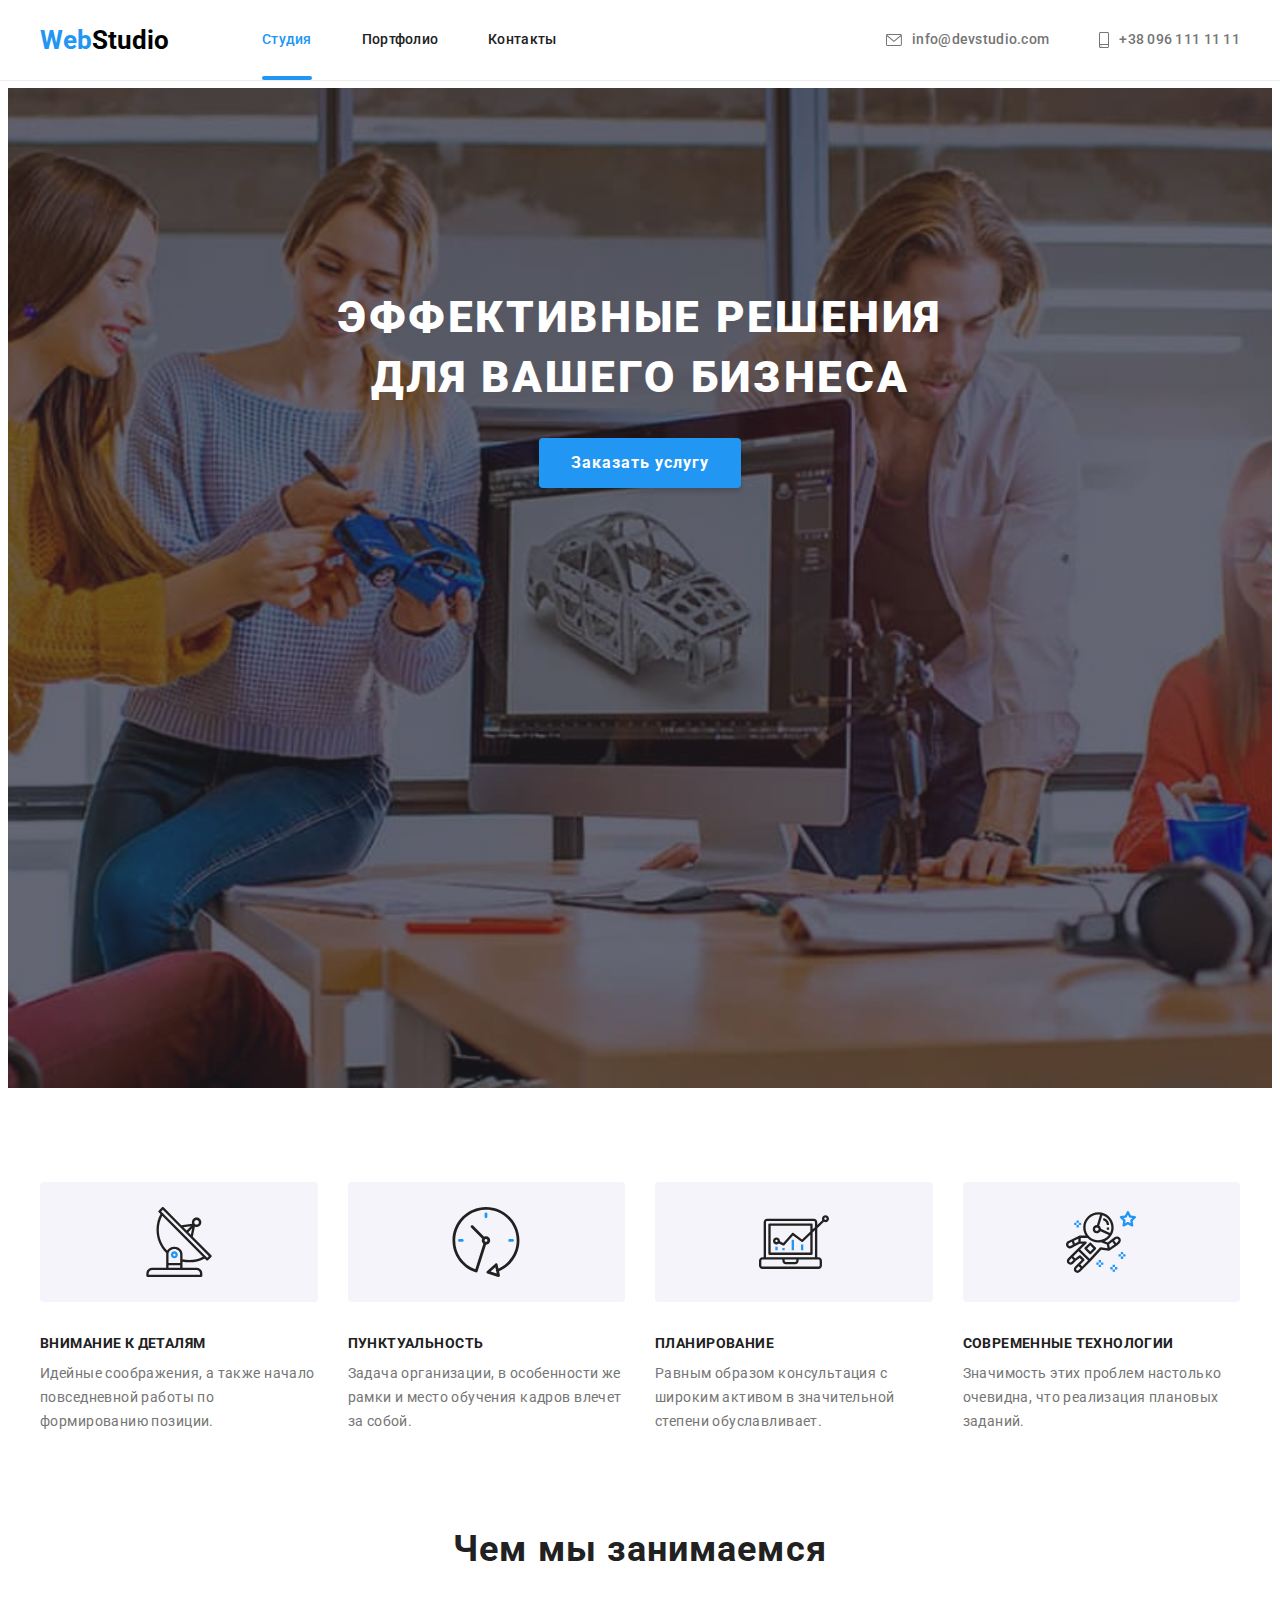
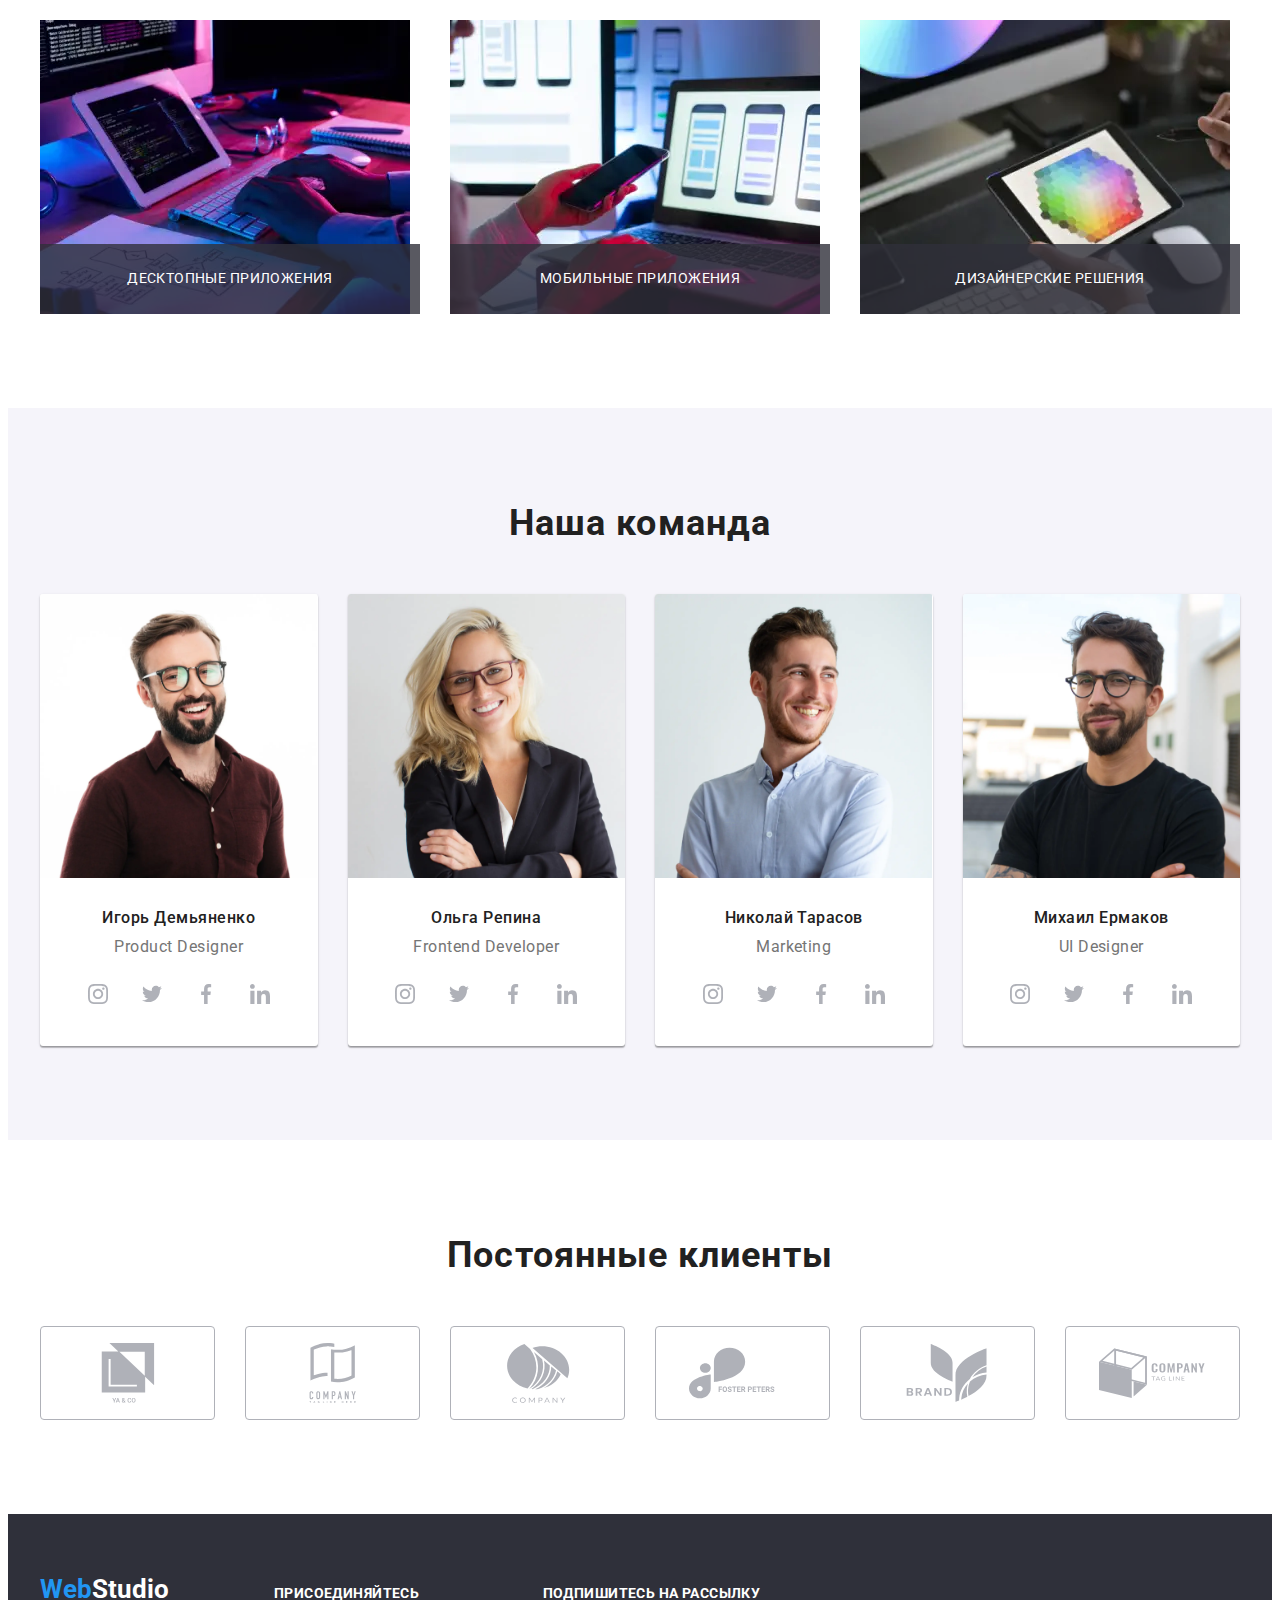
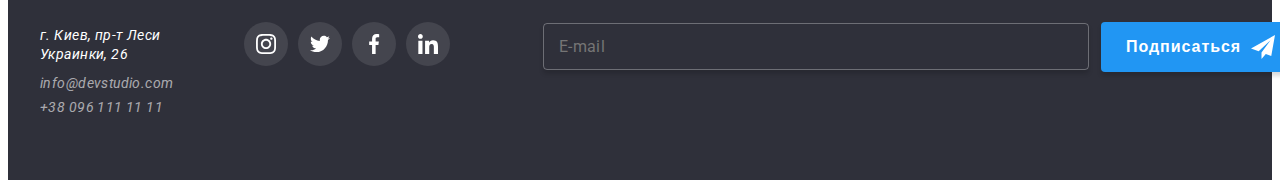
==== index.html @ 570692d4 "Адаптивная верстка" ====
<!DOCTYPE html>
<html lang="ru">
<head>
    <meta charset="UTF-8">
    <meta http-equiv="X-UA-Compatible" content="IE=edge">
    <meta name="viewport" content="width=device-width, initial-scale=1.0">
    <title>Студия</title>
    <!-- Подключение шрифтов Google Fonts -->
    <link rel="preconnect" href="https://fonts.googleapis.com">
    <link rel="preconnect" href="https://fonts.gstatic.com" crossorigin>
    <link href="https://fonts.googleapis.com/css2?family=Raleway:wght@700&family=Roboto:wght@400;500;700;900&display=swap"
        rel="stylesheet">
    <!-- Подключение Нормализации (https://cdnjs.com/libraries/modern-normalize) -->
    <link rel="stylesheet" href="https://cdnjs.cloudflare.com/ajax/libs/modern-normalize/1.1.0/modern-normalize.min.css"
        integrity="sha512-wpPYUAdjBVSE4KJnH1VR1HeZfpl1ub8YT/NKx4PuQ5NmX2tKuGu6U/JRp5y+Y8XG2tV+wKQpNHVUX03MfMFn9Q=="
        crossorigin="anonymous" referrerpolicy="no-referrer" />
    <!-- Подключение стилей css -->
    <link rel="stylesheet" href="./css/main.min.css" />
</head>
<body class="body">

    <!---------------------------ШАПКА (HEADER)------------------------->
        <header class="header">
        <div class="conteiner header-box">
            <!--Навигация-->
            <nav class="nav">
                <!--Логотип-->
                <a href="" class="logo">Web<span class="logo--black">Studio</span></a>
                
                <button type="button" class="nav-button js-open-menu" aria-expanded="false" aria-controls="mobile-menu">
                    <svg class="nav-button__icon">
                        <use href="./img/symbol-defs.svg#icon-menu_40px"></use>
                    </svg> 
                </button>

                <div class="menu-container js-menu-container" id="mobile-menu">
                    <button type="button" class="nav-button js-close-menu">
                        <svg class="site-nav__icon">
                            <use href="./img/symbol-defs.svg#icon-close_40px"></use>
                        </svg>
                    </button>
                        
                    <ul class="site-nav">
                        <li class="site-nav__item">
                            <a href="./index.html" class="site-nav__link site-nav__link--current">Студия</a>
                        </li>
                        
                        <li class="site-nav__item">
                            <a href="./portfolio.html" class="site-nav__link">Портфолио</a>
                        </li>
                        
                        <li class="site-nav__item">
                            <a href="" class="site-nav__link">Контакты</a>
                        </li>
                    </ul>

                    <ul class="site-contacts">
                        <li class="site-contacts__item">
                            <a href="tel:+380961111111" class="site-contacts__link">+380961111111</a>
                        </li>
                        
                        <li class="site-nav__contacts">
                            <a href="mailto:info@devstudio.com" class="site-contacts__mail">info@devstudio.com</a>
                        </li>
                    </ul>
                        
                <ul class="site-social">
                    <li class="site-social__item">
                        <a href="" class="site-social__link">Instagram</a>
                    </li>
                        
                    <li class="site-social__item">
                        <a href="" class="site-social__link">Twitter</a>
                    </li>
                        
                    <li class="site-social__item">
                        <a href="" class="site-social__link">Facebook</a>
                    </li>
                        
                        <li class="site-social__item">
                            <a href="" class="site-social__link">Linkedin</a>
                        </li>
                    </ul>
                </div>
                
            </nav>
            
            <!--Контакты-->
            <ul class="contacts-nav">
                <li class="contacts-nav__item">
                    <a href="mailto:info@devstudio.com" class="contacts-nav__link">
                        <svg class="contacts-nav__icon-mail">
                            <use href="./img/symbol-defs.svg#icon-mail"></use>
                        </svg>
                        info@devstudio.com
                    </a>
                </li>

                <li class="contacts-nav__item">
                    <a href="tel:+380961111111" class="contacts-nav__link">
                        <svg class="contacts-nav__icon-phone">
                            <use href="./img/symbol-defs.svg#icon-phone"></use>
                        </svg>
                        +38 096 111 11 11</a>
                </li>
            </ul>
        </div>
    </header>

    <!--Основной контент (main)-->
    <main>
    <!----------------------------ГЕРОЙ--------------------------------->
        <section class="hero">
            <div class="conteiner">
                <h1 class="hero__title">Эффективные решения <br> для вашего бизнеса</h1>
                    
                <button type="button" class="hero__button" data-modal-open>Заказать услугу</button>
            </div>
        </section>
    

    <!-----------------------СЕКЦИЯ ОСОБЕННОСТИ---------------------------->
        <section class="features">
            <div class="conteiner">
                <h2 class="visually-hiden">Особенности компании</h2>

                <ul class="features__list">
                    <li class="features__item">
                        <div class="features__box">
                            <svg class="features__icon">
                                <use href="./img/symbol-defs.svg#icon-feachers-antenna"></use>
                            </svg>
                        </div>
                        <h3 class="features__title">Внимание к деталям</h3>
                        <p>Идейные соображения, а также начало повседневной работы по формированию позиции.</p>
                    </li>

                    <li class="features__item">
                        <div class="features__box">
                            <svg class="features__icon">
                                <use href="./img/symbol-defs.svg#icon-feachers-clock"></use>
                            </svg>
                        </div>
                        <h3 class="features__title">Пунктуальность</h3>
                        <p>Задача организации, в особенности же рамки и место обучения кадров влечет за собой.</p>
                    </li>

                    <li class="features__item">
                        <div class="features__box">
                            <svg class="features__icon">
                                <use href="./img/symbol-defs.svg#icon-fiachers-diagram"></use>
                            </svg>
                        </div>
                        <h3 class="features__title">Планирование</h3>
                        <p>Равным образом консультация с широким активом в значительной степени обуславливает.</p>
                    </li>

                    <li class="features__item">
                        <div class="features__box">
                            <svg class="features__icon">
                                <use href="./img/symbol-defs.svg#icon-feachers-astronaut"></use>
                            </svg>
                        </div>
                        <h3 class="features__title">Современные технологии</h3>
                        <p>Значимость этих проблем настолько очевидна, что реализация плановых заданий.</p>
                    </li>
                </ul>

            </div>
        </section>
    
    <!------------------------СЕКЦИЯ ЧЕМ МЫ ЗАНИМАЕМСЯ------------------------>
        <section class="work">
            <div class="conteiner">
                <h2 class="section__title">Чем мы занимаемся</h2>

                <ul class="work__list">
                    <li class="work__item">
                        <div class="work__thumb">
                            <picture>
                                <source
                                    srcset="
                                        ./img/desktop-menu_x1.webp 1x,
                                        ./img/desktop-menu_x2.webp 2x,
                                        ./img/desktop-menu_x3.webp 3x
                                    "
                                    type="image/webp"
                                />

                                <img 
                                    srcset="
                                        ./img/desktop-menu_x1.jpg 1x,
                                        ./img/desktop-menu_x2.jpg 2x,
                                        ./img/desktop-menu_x3.jpg 3x
                                    "
                                    src="./img/desktop-menu_x1.jpg"
                                    alt="Веб разработка"
                                    width="370"
                                />
                            </picture>
                            
                            <h3 class="work__text">ДЕСКТОПНЫЕ ПРИЛОЖЕНИЯ</h3>
                        </div>
                    </li>

                    <li class="work__item">
                        <div class="work__thumb">
                            <picture>
                                <source 
                                    srcset="
                                        ./img/mobile-menu_x1.webp 1x,
                                        ./img/mobile-menu_x2.webp 2x,
                                        ./img/mobile-menu_x3.webp 3x
                                    " 
                                    type="image/webp" 
                                />
                            
                                <img 
                                    srcset="
                                        ./img/mobile-menu_x1.jpg 1x,
                                        ./img/mobile-menu_x2.jpg 2x,
                                        ./img/mobile-menu_x3.jpg 3x
                                    " 
                                    src="./img/mobile-menu_x1.jpg" 
                                    alt="Мобильные приложения" 
                                    width="370" 
                                />
                            </picture>
                            <h3 class="work__text">МОБИЛЬНЫЕ ПРИЛОЖЕНИЯ</h3>
                        </div>
                    </li>

                    <li class="work__item">
                        <div class="work__thumb">
                            <picture>
                                <source 
                                    srcset="
                                        ./img/design-menu_x1.webp 1x,
                                        ./img/design-menu_x2.webp 2x,
                                        ./img/design-menu_x3.webp 3x
                                    " 
                                    type="image/webp" 
                                />
                            
                                <img 
                                    srcset="
                                        ./img/design-menu_x1.jpg 1x,
                                        ./img/design-menu_x2.jpg 2x,
                                        ./img/design-menu_x3.jpg 3x
                                    " 
                                    src="./img/design-menu_x1.jpg" 
                                    alt="Дизайнерские решения" 
                                    width="370" 
                                />
                            </picture>
                            <h3 class="work__text">ДИЗАЙНЕРСКИЕ РЕШЕНИЯ</h3>
                        </div>
                    </li>
                </ul>

            </div>
        </section>
        
    <!----------------------СЕКЦИЯ НАША КОМАНДА----------------------------->
        <section class="team">
            <div class="conteiner">
                <h2 class="section__title">Наша команда</h2>

                <ul class="team__list">
                    <!--Игорь Демьяненко-->
                    <li class="team__item">
                        <picture>
                            <source 
                                srcset="
                                    ./img/igor-450_x1.webp 450w,
                                    ./img/igor-900_x2.webp 900w,
                                    ./img/igor-1350_x3.webp 1350w
                                " 
                                type="image/webp" 
                            />

                            <img 
                                srcset="
                                    ./img/igor-450_x1.jpg 450w,
                                    ./img/igor-900_x2.jpg 900w,
                                    ./img/igor-1350_x3.jpg 1350w
                                " 
                                src="./img/igor-450_x1.jpg" 
                                alt="фото Игорь Демьяненко"
                                sizes="(min-width: 1200px) 25vw, (min-width: 768px) 50vw, 100vw" 
                            />
                        </picture>

                        <div class="team__card">
                            <h3 class="team__title">Игорь Демьяненко</h3>
                            <p lang="en" class="team__text">Product Designer</p>

                            <ul class="social">
                                <li class="social__item">
                                    <a href="" class="social__link">
                                        <svg class="social__icon">
                                            <use href="./img/symbol-defs.svg#icon-instagram"></use>
                                        </svg>
                                    </a>
                                </li>

                                <li class="social__item">
                                    <a href="" class="social__link">
                                        <svg class="social__icon">
                                            <use href="./img/symbol-defs.svg#icon-twitter"></use>
                                        </svg>
                                    </a>
                                </li>

                                <li class="social__item">
                                    <a href="" class="social__link">
                                        <svg class="social__icon">
                                            <use href="./img/symbol-defs.svg#icon-facebook"></use>
                                        </svg>
                                    </a>
                                </li>

                                <li class="social__item">
                                    <a href="" class="social__link">
                                        <svg class="social__icon">
                                            <use href="./img/symbol-defs.svg#icon-linkedin"></use>
                                        </svg>
                                    </a>
                                </li>
                            </ul>
                        </div>
                    </li>
                
                    <!--Ольга Репина-->
                    <li class="team__item">
                        <picture>
                            <source 
                                srcset="
                                    ./img/olga-450_x1.webp 450w,
                                    ./img/olga-900_x2.webp 900w,
                                    ./img/olga-1350_x3.webp 1350w
                                " 
                                type="image/webp" 
                            />
                        
                            <img 
                                srcset="
                                    ./img/olga-450_x1.jpg 450w,
                                    ./img/olga-900_x2.jpg 900w,
                                    ./img/olga-1350_x3.jpg 1350w
                                " 
                                src="./img/olga-450_x1.jpg" 
                                alt="фото Ольга Репина"
                                sizes="(min-width: 1200px) 25vw, (min-width: 768px) 50vw, 100vw" 
                            />
                        </picture>
                        <div class="team__card">
                            <h3 class="team__title">Ольга Репина</h3>
                            <p lang="en" class="team__text">Frontend Developer</p>

                            <ul class="social">
                                <li class="social__item">
                                    <a href="" class="social__link">
                                        <svg class="social__icon">
                                            <use href="./img/symbol-defs.svg#icon-instagram"></use>
                                        </svg>
                                    </a>
                                </li>
                            
                                <li class="social__item">
                                    <a href="" class="social__link">
                                        <svg class="social__icon">
                                            <use href="./img/symbol-defs.svg#icon-twitter"></use>
                                        </svg>
                                    </a>
                                </li>
                            
                                <li class="social__item">
                                    <a href="" class="social__link">
                                        <svg class="social__icon">
                                            <use href="./img/symbol-defs.svg#icon-facebook"></use>
                                        </svg>
                                    </a>
                                </li>
                            
                                <li class="social__item">
                                    <a href="" class="social__link">
                                        <svg class="social__icon">
                                            <use href="./img/symbol-defs.svg#icon-linkedin"></use>
                                        </svg>
                                    </a>
                                </li>
                            </ul>
                        </div>
                    </li>
                
                    <!--Николай Тарасов-->
                    <li class="team__item">
                        <picture>
                            <source 
                                srcset="
                                    ./img/nikolay-450_x1.webp 450w,
                                    ./img/nikolay-900_x2.webp 900w,
                                    ./img/nikolay-1350_x3.webp 1350w
                                " 
                                type="image/webp" 
                            />
                        
                            <img 
                                srcset="
                                    ./img/nikolay-450_x1.jpg 450w,
                                    ./img/nikolay-900_x2.jpg 900w,
                                    ./img/nikolay-1350_x3.jpg 1350w
                                " 
                                src="./img/nikolay-450_x1.jpg" 
                                alt="фото Николай Тарасов"
                                sizes="(min-width: 1200px) 25vw, (min-width: 768px) 50vw, 100vw" 
                            />
                        </picture>
                        <div class="team__card">
                            <h3 class="team__title">Николай Тарасов</h3>
                            <p lang="en" class="team__text">Marketing</p>

                            <ul class="social">
                                <li class="social__item">
                                    <a href="" class="social__link">
                                        <svg class="social__icon">
                                            <use href="./img/symbol-defs.svg#icon-instagram"></use>
                                        </svg>
                                    </a>
                                </li>
                            
                                <li class="social__item">
                                    <a href="" class="social__link">
                                        <svg class="social__icon">
                                            <use href="./img/symbol-defs.svg#icon-twitter"></use>
                                        </svg>
                                    </a>
                                </li>
                            
                                <li class="social__item">
                                    <a href="" class="social__link">
                                        <svg class="social__icon">
                                            <use href="./img/symbol-defs.svg#icon-facebook"></use>
                                        </svg>
                                    </a>
                                </li>
                            
                                <li class="social__item">
                                    <a href="" class="social__link">
                                        <svg class="social__icon">
                                            <use href="./img/symbol-defs.svg#icon-linkedin"></use>
                                        </svg>
                                    </a>
                                </li>
                            </ul>
                        </div>
                    </li>
                
                    <!--Михаил Ермаков-->
                    <li class="team__item">
                        <picture>
                            <source 
                                srcset="
                                    ./img/mickel-450_x1.webp 450w,
                                    ./img/mickel-900_x2.webp 900w,
                                    ./img/mickel-1350_x3.webp 1350w
                                " 
                                type="image/webp" 
                            />
                        
                            <img 
                                srcset="
                                    ./img/mickel-450_x1.jpg 450w,
                                    ./img/mickel-900_x2.jpg 900w,
                                    ./img/mickel-1350_x3.jpg 1350w
                                " 
                                src="./img/mickel-450_x1.jpg" 
                                alt="фото Михаил Ермаков"
                                sizes="(min-width: 1200px) 25vw, (min-width: 768px) 50vw, 100vw" 
                            />
                        </picture>
                        <div class="team__card">
                            <h3 class="team__title">Михаил Ермаков</h3>
                            <p lang="en" class="team__text">UI Designer</p>

                            <ul class="social">
                                <li class="social__item">
                                    <a href="" class="social__link">
                                        <svg class="social__icon">
                                            <use href="./img/symbol-defs.svg#icon-instagram"></use>
                                        </svg>
                                    </a>
                                </li>
                            
                                <li class="social__item">
                                    <a href="" class="social__link">
                                        <svg class="social__icon">
                                            <use href="./img/symbol-defs.svg#icon-twitter"></use>
                                        </svg>
                                    </a>
                                </li>
                            
                                <li class="social__item">
                                    <a href="" class="social__link">
                                        <svg class="social__icon">
                                            <use href="./img/symbol-defs.svg#icon-facebook"></use>
                                        </svg>
                                    </a>
                                </li>
                            
                                <li class="social__item">
                                    <a href="" class="social__link">
                                        <svg class="social__icon">
                                            <use href="./img/symbol-defs.svg#icon-linkedin"></use>
                                        </svg>
                                    </a>
                                </li>
                            </ul>
            </div>
        </section>

        <!-- --------------------------СЕКЦИЯ ПОСТОЯННЫЕ КЛИЕНТЫ------------------------------------- -->
        <section class="client">
            <div class="conteiner">
                <h2 class="section__title">Постоянные клиенты</h2>
        
                <ul class="client__list">
                    <li class="client__item">
                        <a href="" class="client__link">
                            <svg class="client__icon">
                                <use href="./img/symbol-defs.svg#icon-yaco"></use>
                            </svg>
                        </a>
                    </li>
                
                    <li class="client__item">
                        <a href="" class="client__link">
                            <svg class="client__icon">
                                <use href="./img/symbol-defs.svg#icon-company"></use>
                            </svg>
                        </a>
                    </li>
                
                    <li class="client__item">
                        <a href="" class="client__link">
                            <svg class="client__icon">
                                <use href="./img/symbol-defs.svg#icon-company-two"></use>
                            </svg>
                        </a>
                    </li>
                
                    <li class="client__item">
                        <a href="" class="client__link">
                            <svg class="client__icon">
                                <use href="./img/symbol-defs.svg#icon-foster-peters"></use>
                            </svg>
                        </a>
                    </li>

                    <li class="client__item">
                        <a href="" class="client__link">
                            <svg class="client__icon">
                                <use href="./img/symbol-defs.svg#icon-brand"></use>
                            </svg>
                        </a>
                    </li>

                    <li class="client__item">
                        <a href="" class="client__link">
                            <svg class="client__icon">
                                <use href="./img/symbol-defs.svg#icon-tag-line"></use>
                            </svg>
                        </a>
                    </li>
                </ul>
        
            </div>
        </section>
    </main>

    <!------------------------------ПОДВАЛ (FOOTER)--------------------------->
    <footer class="footer">
        <div class="conteiner footer--flex">
            <div class="footer__tablet">
                <section class="footer-address">
                    <a href="" class="logo">Web<span class="logo--white">Studio</span></a>
                    <address>
                
                        <ul class="address">
                            <li class="address__item">
                                <a href="" class="adress__link">г. Киев, пр-т Леси Украинки, 26</a>
                            </li>
                
                            <li class="adress__item">
                                <a href="mailto:info@devstudio.com" class="contacts__link">info@devstudio.com</a>
                            </li>
                
                            <li class="adress__item">
                                <a href="tel:+380961111111" class="contacts__link">+38 096 111 11 11</a>
                            </li>
                        </ul>
                    </address>
                </section>
                
                <section class="footer-net">
                    <b class="footer__title">ПРИСОЕДИНЯЙТЕСЬ</b>
                
                    <ul class="social">
                        <li class="social__item">
                            <a href="" class="social__link footer--link">
                                <svg class="social__icon footer--icon">
                                    <use href="./img/symbol-defs.svg#icon-instagram"></use>
                                </svg>
                            </a>
                        </li>
                
                        <li class="social__item">
                            <a href="" class="social__link footer--link">
                                <svg class="social__icon footer--icon">
                                    <use href="./img/symbol-defs.svg#icon-twitter"></use>
                                </svg>
                            </a>
                        </li>
                
                        <li class="social__item">
                            <a href="" class="social__link footer--link">
                                <svg class="social__icon footer--icon">
                                    <use href="./img/symbol-defs.svg#icon-facebook"></use>
                                </svg>
                            </a>
                        </li>
                
                        <li class="social__item">
                            <a href="" class="social__link footer--link">
                                <svg class="social__icon footer--icon">
                                    <use href="./img/symbol-defs.svg#icon-linkedin"></use>
                                </svg>
                            </a>
                        </li>
                    </ul>
                </section>
            </div>
            

            <!------------------------- Форма Подписки -------------------------->
            <form class="subscribe">
                <b class="footer__title">ПОДПИШИТЕСЬ НА РАССЫЛКУ</b>
                <div class="subscribe-form">
                    <div class="subscribe-mail">
                        <label for="mail" class="subscribe-mail__label">E-mail</label>
                        <input type="email" name="e-mail" id="mail" class="subscribe-mail__input" />
                    </div>
                    
                    <button type="submit" class="subscribe-btn">
                        Подписаться
                        <svg class="subscribe-btn__icon">
                            <use href="./img/symbol-defs.svg#icon-send"></use>
                        </svg>
                    </button>
                </div>
            </form>
        </div>
    </footer>

    <!----------------------- Модальное окно--------------------- -->
    <div class="backdrop is-hidden" data-modal>
        <div class="modal">
            <button data-modal-close type="button" class="modal__button">
                <svg class="modal__icon-btn">
                    <use href="./img/symbol-defs.svg#icon-close"></use>
                </svg>
            </button>
    
            <form class="modal-form">
                <b class="modal-form__title">Оставте свои данные, мы вам перезвоним</b>
    
                <div class="modal-form__field">
                    <label for="name" class="modal-form__label">Имя</label>
                    <input type="text" name="name" id="name" class="modal-form__input" />
                    <svg class="modal-form__icon">
                        <use href="./img/symbol-defs.svg#icon-person"></use>
                    </svg>
                </div>
    
                <div class="modal-form__field">
                    <label for="phone" class="modal-form__label">Телефон</label>
                    <input type="tel" name="phone" id="phone" class="modal-form__input" />
                    <svg class="modal-form__icon">
                        <use href="./img/symbol-defs.svg#icon-tel"></use>
                    </svg>
                </div>
    
                <div class="modal-form__field">
                    <label for="e-mail" class="modal-form__label">E-mail</label>
                    <input type="email" name="e-mail" id="e-mail" class="modal-form__input" />
                    <svg class="modal-form__icon">
                        <use href="./img/symbol-defs.svg#icon-e-mail"></use>
                    </svg>
                </div>
    
                <div class="modal-form__field modal-form__fild-coments">
                    <label for="coments" class="modal-form__label">Комментарий</label>
                    <textarea name="coments" id="coments" rows="6" placeholder="Введите текст"
                        class="modal-form__input modal-form__coments"></textarea>
                </div>
    
                <div class="modal-form__checkbox-field">
                    <input type="checkbox" name="agreement" id="agreement" class="modal-form__checkbox-input" />
                    <label for="agreement" class="modal-form__checkbox-label">
                        <svg class="modal-form__checkbox-icon">
                            <use href="./img/symbol-defs.svg#icon-marck"></use>
                        </svg>
                        Соглашаюсь с рассылкой и принимаю
                        <a href="" class="modal-form__link">Условия договора</a>
                    </label>
    
                </div>
    
                <button type="submit" class="modal-form__btn">Отправить</button>
            </form>
        </div>
    </div>

    <script src="./js/modal.js"></script>

    <script src="./js/mobile-menu.js"></script>
    
</body>
</html>
---- css/main.min.css ----
:root{--main-color: #757575;--secondary-color: #212121;--accent-color: #2196F3;--brand-white-color: #FFFFFF;--logo-black-color: #000000;--mail-footer-color: rgba(255, 255, 255, 0.6);--secondary-background: #F5F4FA;--footer-background: #2F303A;--icon-color: #AFB1B8;--header-border: #ECECEC;--gallery-border: #EEEEEE;--item-gap: 30px;--hero-max-width: 1600px;--hero-min-height: 600px;--shadow: 0px 2px 1px 0px rgba(0, 0, 0, 0.2), 0px 1px 1px 0px rgba(0, 0, 0, 0.14), 0px 1px 3px 0px rgba(0, 0, 0, 0.12);--shadow-hero-button: 0px 4px 4px 0px #00000026;--shadow-filter-button: 0px 2px 2px 0px rgba(0, 0, 0, 0.12), 0px 1px 2px 0px rgba(0, 0, 0, 0.08), 0px 3px 1px 0px rgba(0, 0, 0, 0.1);--shadow-modal: 0px 2px 1px 0px #00000033, 0px 1px 1px 0px #00000024, 0px 1px 3px 0px #0000001F;--shadow-gallery: 0px 2px 2px 0px rgba(0, 0, 0, 0.12), 0px 1px 2px 0px rgba(0, 0, 0, 0.08), 0px 3px 1px 0px rgba(0, 0, 0, 0.1)}h1,h2,h3,p{margin-top:0;margin-bottom:0}img{display:block;max-width:100%;height:auto}ul{padding:0;margin:0;list-style:none}a{text-decoration:none}.body{background-color:var(--brand-white-color);color:var(--main-color);font-family:Roboto, sans-serif;padding-top:60px}@media screen and (min-width: 768px){.body{padding-top:80px}}.conteiner{margin-left:auto;margin-right:auto;padding-left:15px;padding-right:15px;width:100%}@media screen and (min-width: 480px){.conteiner{width:480px}}@media screen and (min-width: 768px){.conteiner{width:768px}}@media screen and (min-width: 1200px){.conteiner{width:1200px}}.section__title{display:block;text-align:center;color:var(--secondary-color);font-weight:700;font-size:28px;line-height:1.17;letter-spacing:.03em;margin-bottom:30px}@media screen and (min-width: 1200px){.section__title{color:var(--secondary-color);font-weight:700;font-size:36px;line-height:1.17;letter-spacing:.03em;margin-bottom:50px}}.visually-hiden{position:absolute;width:1px;height:1px;margin:-1px;border:0;padding:0;clip:rect(0 0 0 0);overflow:hidden}.header{position:fixed;z-index:9;top:0;left:0;width:100%;display:flex;align-items:center;background-color:var(--brand-white-color);border-bottom:1px solid var(--header-border);min-height:60px}@media screen and (min-width: 768px){.header{min-height:80px}}.header-box{display:flex;align-items:center;justify-content:space-between}.logo{color:var(--accent-color);font-weight:700;font-size:26px;line-height:1.19;letter-spacing:.03}.logo--black{color:var(--logo-black-color)}.logo--white{color:var(--brand-white-color)}.nav{display:flex;align-items:center}@media screen and (max-width: 768px){.nav{justify-content:space-between;width:100%}}.nav-button{display:flex;align-items:center;justify-content:center;cursor:pointer;width:40px;height:40px;border:transparent;background-color:transparent}.menu-container .nav-button{align-self:flex-end}@media screen and (min-width: 768px){.nav-button{display:none}}.nav-button__icon{width:40px;height:40px;transition:fill 250ms cubic-bezier(0.4, 0, 0.2, 1)}.nav-button:hover .nav-button__icon,.nav-button:focus .nav-button__icon{fill:var(--accent-color)}.site-nav__icon{width:40px;height:40px;transition:fill 250ms cubic-bezier(0.4, 0, 0.2, 1)}.nav-button:hover .site-nav__icon,.nav-button:focus .site-nav__icon{fill:var(--accent-color)}@media screen and (max-width: 767px){.menu-container{position:absolute;left:0;top:0;z-index:10;display:flex;flex-direction:column;justify-content:space-between;width:100vw;height:100vh;background-color:var(--brand-white-color);padding-left:40px;padding-right:15px;padding-top:10px;padding-bottom:48px;transform:translateX(-100%);transition:transform 350ms cubic-bezier(0.4, 0, 0.2, 1)}.menu-container.is-open{transform:translateX(0)}}@media screen and (max-width: 767px){.site-nav{margin-bottom:auto}}@media screen and (min-width: 768px){.site-nav{display:flex;margin-left:88px}}@media screen and (min-width: 1200px){.site-nav{margin-left:93px}}@media screen and (max-width: 767px){.site-nav__item:not(:last-child){margin-bottom:32px}}@media screen and (min-width: 768px){.site-nav__item{position:relative;left:0;top:0}.site-nav__item:not(:last-child){margin-right:50px}}.site-nav__link{transition:color 250ms cubic-bezier(0.4, 0, 0.2, 1)}@media screen and (max-width: 767px){.site-nav__link{color:var(--secondary-color);font-weight:500;font-size:40px;line-height:1.17;letter-spacing:.02em;transition:color 250ms cubic-bezier(0.4, 0, 0.2, 1)}}@media screen and (min-width: 768px){.site-nav__link{color:var(--secondary-color);font-weight:500;font-size:14px;line-height:1.14;letter-spacing:.02em;display:block;padding-top:32px;padding-bottom:32px}}.site-nav__link:hover,.site-nav__link:focus{color:var(--accent-color)}.site-nav__link.site-nav__link--current{color:var(--accent-color)}@media screen and (min-width: 768px){.site-nav__link--current::after{position:absolute;left:0;bottom:0;display:inline-block;content:"";width:100%;height:4px;border-radius:2px;background-color:var(--accent-color)}}@media screen and (max-width: 767px){.site-contacts{margin-bottom:64px}}@media screen and (min-width: 768px){.site-contacts{display:none}}.site-contacts__item:not(:last-child){margin-bottom:32px}.site-contacts__link{color:var(--secondary-color);font-weight:500;font-size:34px;line-height:1.17;letter-spacing:.02em;transition:color 250ms cubic-bezier(0.4, 0, 0.2, 1)}.site-contacts__link:hover,.site-contacts__link:focus{color:var(--accent-color)}.site-contacts__mail{color:var(--secondary-color);font-weight:500;font-size:24px;line-height:1.17;letter-spacing:.02em;transition:color 250ms cubic-bezier(0.4, 0, 0.2, 1)}.site-contacts__mail:hover,.site-contacts__mail:focus{color:var(--accent-color)}@media screen and (max-width: 767px){.site-social{display:flex;align-items:center;flex-wrap:wrap}}@media screen and (min-width: 768px){.site-social{display:none}}@media screen and (min-width: 415px){.site-social__item:not(:last-child){padding-right:10px;border-right:1px solid rgba(33,33,33,0.2)}.site-social__item:not(:first-child){padding-left:10px}}.site-social__item:not(:last-child){padding-right:5px;border-right:1px solid rgba(33,33,33,0.2)}.site-social__item:not(:first-child){padding-left:5px}.site-social__link{color:var(--secondary-color);font-weight:500;font-size:18px;line-height:1.22;letter-spacing:.02em;transition:color 250ms cubic-bezier(0.4, 0, 0.2, 1)}@media screen and (max-width: 415px){.site-social__link{color:var(--secondary-color);font-weight:500;font-size:14px;line-height:1.22;letter-spacing:.02em}}.site-social__link:hover,.site-social__link:focus{color:var(--accent-color)}@media screen and (max-width: 767px){.contacts-nav{display:none}}@media screen and (min-width: 768px){.contacts-nav{display:block}}@media screen and (min-width: 1200px){.contacts-nav{display:inline-flex}}@media screen and (min-width: 1200px){.contacts-nav__item:not(:last-child){margin-right:50px}}.contacts-nav__link{display:inline-flex;transition:color 250ms cubic-bezier(0.4, 0, 0.2, 1)}@media screen and (max-width: 1199px){.contacts-nav__link{color:var(--main-color);font-weight:500;font-size:12px;line-height:1.17;letter-spacing:.02em;padding-top:5px;padding-bottom:5px}}@media screen and (min-width: 1200px){.contacts-nav__link{color:var(--main-color);font-weight:500;font-size:14px;line-height:1.14;letter-spacing:.02em;padding-top:32px;padding-bottom:32px}}.contacts-nav__link:hover,.contacts-nav__link:focus{color:var(--accent-color)}.contacts-nav__icon-mail{fill:var(--main-color);align-self:center;transition:fill 250ms cubic-bezier(0.4, 0, 0.2, 1)}@media screen and (max-width: 1199px){.contacts-nav__icon-mail{width:14px;height:10px;margin-right:8px}}@media screen and (min-width: 1200px){.contacts-nav__icon-mail{color:var(--main-color);font-weight:500;font-size:14px;line-height:1.14;letter-spacing:.02em;width:16px;height:12px;margin-right:10px}}.contacts-nav__link:hover .contacts-nav__icon-mail,.contacts-nav__link:focus .contacts-nav__icon-mail{fill:var(--accent-color)}.contacts-nav__icon-phone{fill:var(--main-color);align-self:center;transition:fill 250ms cubic-bezier(0.4, 0, 0.2, 1)}@media screen and (max-width: 1199px){.contacts-nav__icon-phone{width:10px;height:14px;margin-right:8px}}@media screen and (min-width: 1200px){.contacts-nav__icon-phone{color:var(--main-color);font-weight:500;font-size:14px;line-height:1.14;letter-spacing:.02em;width:10px;height:16px;margin-right:10px}}.contacts-nav__link:hover .contacts-nav__icon-phone,.contacts-nav__link:focus .contacts-nav__icon-phone{fill:var(--accent-color)}.hero{background-color:var(--footer-background);text-align:center;margin-left:auto;margin-right:auto;max-width:480px;min-height:400px;padding-top:118px;padding-bottom:118px;background-image:linear-gradient(to right, rgba(47,48,58,0.4), rgba(47,48,58,0.4)),url(../img/hero-mobile_x1.jpg);background-repeat:no-repeat;background-position:center;background-size:cover}@media (min-device-pixel-ratio: 2), (-webkit-min-device-pixel-ratio: 2), (min-resolution: 192dpi), (min-resolution: 2dppx){.hero{background-image:url("../img/hero-mobile_x2.jpg")}}@media (min-device-pixel-ratio: 3), (-webkit-min-device-pixel-ratio: 3), (min-resolution: 288dpi), (min-resolution: 3dppx){.hero{background-image:url("../img/hero-mobile_x3.jpg")}}@media screen and (min-width: 480px){.hero{max-width:768px;min-height:400px;padding-top:118px;padding-bottom:118px;background-image:linear-gradient(to right, rgba(47,48,58,0.4), rgba(47,48,58,0.4)),url(../img/hero-tablet_x1.jpg)}}@media screen and (min-width: 480px) and (min-device-pixel-ratio: 2), screen and (min-width: 480px) and (-webkit-min-device-pixel-ratio: 2), screen and (min-width: 480px) and (min-resolution: 192dpi), screen and (min-width: 480px) and (min-resolution: 2dppx){.hero{background-image:url("../img/hero-tablet_x2.jpg")}}@media screen and (min-width: 480px) and (min-device-pixel-ratio: 3), screen and (min-width: 480px) and (-webkit-min-device-pixel-ratio: 3), screen and (min-width: 480px) and (min-resolution: 288dpi), screen and (min-width: 480px) and (min-resolution: 3dppx){.hero{background-image:url("../img/hero-tablet_x3.jpg")}}@media screen and (min-width: 768px){.hero{max-width:1600px;min-height:600px;padding-top:200px;padding-bottom:200px;background-image:linear-gradient(to right, rgba(47,48,58,0.4), rgba(47,48,58,0.4)),url(../img/hero-desktop_x1.jpg)}}@media screen and (min-width: 768px) and (min-device-pixel-ratio: 2), screen and (min-width: 768px) and (-webkit-min-device-pixel-ratio: 2), screen and (min-width: 768px) and (min-resolution: 192dpi), screen and (min-width: 768px) and (min-resolution: 2dppx){.hero{background-image:url("../img/hero-desktop_x2.jpg")}}@media screen and (min-width: 768px) and (min-device-pixel-ratio: 3), screen and (min-width: 768px) and (-webkit-min-device-pixel-ratio: 3), screen and (min-width: 768px) and (min-resolution: 288dpi), screen and (min-width: 768px) and (min-resolution: 3dppx){.hero{background-image:url("../img/hero-desktop_x3.jpg")}}.hero__title{color:var(--brand-white-color);font-weight:900;font-size:26px;line-height:1.62;letter-spacing:.06em;text-transform:uppercase;margin-bottom:30px}@media screen and (min-width: 1200px){.hero__title{color:var(--brand-white-color);font-weight:900;font-size:44px;line-height:1.36;letter-spacing:.06em}}.hero__button{background-color:var(--accent-color);font-family:inherit;color:var(--brand-white-color);font-weight:700;font-size:16px;line-height:1.88;letter-spacing:.02em;display:inline-block;align-items:center;cursor:pointer;text-align:center;letter-spacing:0.06em;border:transparent;border-top-left-radius:4px;border-top-right-radius:4px;border-bottom-left-radius:4px;border-bottom-right-radius:4px;padding:10px 32px;box-shadow:var(--shadow-hero-button);transition:background-color 250ms cubic-bezier(0.4, 0, 0.2, 1)}.hero__button:hover,.hero__button:focus{background-color:#188CE8}.features{padding-top:60px;padding-bottom:60px}@media screen and (min-width: 1200px){.features{padding-top:94px;padding-bottom:0}}.features__list{display:block}@media screen and (min-width: 768px){.features__list{display:flex;flex-wrap:wrap;justify-content:center;margin-right:calc( -1 * var(--item-gap));margin-bottom:calc( -1 * var(--item-gap))}}.features__item{color:var(--main-color);font-weight:400;font-size:14px;line-height:1.71;letter-spacing:.03em}@media screen and (max-width: 767px){.features__item:not(:last-child){margin-bottom:var(--item-gap)}}@media screen and (min-width: 768px){.features__item{flex-basis:calc(100% / 2 - var(--item-gap));margin-right:var(--item-gap);margin-bottom:var(--item-gap)}}@media screen and (min-width: 1200px){.features__item{flex-basis:calc(100% / 4 - var(--item-gap))}}.features__box{display:flex;align-items:center;height:120px;background-color:var(--secondary-background);margin-bottom:var(--item-gap);border-radius:4px;justify-content:center}.features__icon{width:70px;height:70px}.features__title{color:var(--secondary-color);font-weight:700;font-size:14px;line-height:1.14;letter-spacing:.03em;text-transform:uppercase;display:inline-block;margin-bottom:10px}@media screen and (max-width: 767px){.features__title{display:block;text-align:center}}@media screen and (max-width: 1199px){.work{display:none}}@media screen and (min-width: 1200px){.work{padding-top:94px;padding-bottom:94px}}.work__list{display:flex;align-items:center;justify-content:center;margin-right:calc( -1 * var(--item-gap))}.work__item{flex-basis:calc(100% / 3 - var(--item-gap));margin-right:var(--item-gap)}.work__thumb{display:block;position:relative;left:0;top:0}.work__text{display:block;position:absolute;left:0;bottom:0;color:var(--brand-white-color);font-weight:400;font-size:14px;line-height:1.14;letter-spacing:.03em;width:100%;padding-top:27px;padding-bottom:27px;margin-bottom:0;background-color:rgba(47,48,58,0.8);text-align:center}.team{background-color:var(--secondary-background)}@media screen and (max-width: 1199px){.team{padding-top:60px;padding-bottom:60px}}@media screen and (min-width: 1200px){.team{padding-top:94px;padding-bottom:94px}}.team__list{display:block}@media screen and (min-width: 768px){.team__list{display:flex;align-items:center;flex-wrap:wrap;justify-content:center;margin-right:calc( -1 * var(--item-gap));margin-bottom:calc( -1 * var(--item-gap))}}.team__item{max-width:450px;text-align:center;color:var(--main-color);font-weight:400;font-size:16px;line-height:1.19;letter-spacing:.03em;background-color:var(--brand-white-color);box-shadow:var(--shadow);border-radius:3px;overflow:hidden}@media screen and (max-width: 768px){.team__item:not(:last-child){margin-bottom:var(--item-gap)}}@media screen and (min-width: 768px){.team__item{flex-basis:calc(100% / 2 - var(--item-gap));margin-right:var(--item-gap);margin-bottom:var(--item-gap)}}@media screen and (min-width: 1200px){.team__item{flex-basis:calc(100% / 4 - var(--item-gap))}}.team__card{padding-top:30px;padding-bottom:30px}.team__title{color:var(--secondary-color);font-weight:500;font-size:16px;line-height:1.19;letter-spacing:.03em;text-align:center;display:inline-block;margin-bottom:10px}.team__text{display:block;margin-bottom:16px}.social{display:flex;align-items:center;justify-content:center}.social__item{margin-right:10px}.social__item:last-child{margin-right:0}.social__link{display:flex;align-items:center;height:44px;width:44px;background-color:transparent;border-radius:50%;justify-content:center;transition:background-color 250ms cubic-bezier(0.4, 0, 0.2, 1)}.social__link:hover,.social__link:focus{background-color:var(--accent-color)}.social__icon{width:20px;height:20px;fill:var(--icon-color);transition:fill 250ms cubic-bezier(0.4, 0, 0.2, 1)}.social__link:hover .social__icon,.social__link:focus .social__icon{fill:var(--brand-white-color)}.client{padding-top:60px;padding-bottom:60px}@media screen and (min-width: 1200px){.client{padding-top:94px;padding-bottom:94px}}.client__list{display:flex;align-items:center;flex-wrap:wrap;justify-content:center;margin-right:calc( -1 * var(--item-gap));margin-bottom:calc( -1 * var(--item-gap))}.client__item{flex-basis:calc(100% / 2 - var(--item-gap));margin-right:var(--item-gap);margin-bottom:var(--item-gap)}@media screen and (min-width: 768px){.client__item{flex-basis:calc(100% / 3 - var(--item-gap))}}@media screen and (min-width: 1200px){.client__item{flex-basis:calc(100% / 6 - var(--item-gap))}}.client__link{display:flex;align-items:center;height:92px;max-width:226px;border:1px solid var(--icon-color);background-color:transparent;border-radius:4px;justify-content:center;transition:border-color 250ms cubic-bezier(0.4, 0, 0.2, 1)}.client__link:hover,.client__link:focus{border-color:var(--accent-color)}.client__icon{width:106px;height:60px;fill:var(--icon-color);transition:fill 250ms cubic-bezier(0.4, 0, 0.2, 1)}.client__box:hover .client__icon,.client__box:focus .client__icon{fill:var(--accent-color)}.filter{padding-top:60px;padding-bottom:40px}@media screen and (min-width: 768px){.filter{padding-bottom:30px}}@media screen and (min-width: 1200px){.filter{padding-top:94px;padding-bottom:50px}}.filter__list{display:flex;align-items:center;flex-wrap:wrap;margin-right:-8px;margin-bottom:-15px}@media screen and (min-width: 768px){.filter__list{justify-content:center}}.filter-item{color:var(--main-color);font-weight:400;font-size:16px;line-height:1.88;letter-spacing:.03em;margin-right:8px;margin-bottom:15px}.btn{background-color:var(--secondary-background);cursor:pointer;border:transparent;font-family:inherit;color:var(--secondary-color);font-weight:500;font-size:16px;line-height:1.63;letter-spacing:.03em;text-align:center;display:inline-block;padding:6px 22px;border-top-left-radius:4px;border-top-right-radius:4px;border-bottom-left-radius:4px;border-bottom-right-radius:4px;transition:color 250ms cubic-bezier(0.4, 0, 0.2, 1),background-color 250ms cubic-bezier(0.4, 0, 0.2, 1),box-shadow 250ms cubic-bezier(0.4, 0, 0.2, 1)}.btn:hover,.btn:focus{color:var(--brand-white-color);background-color:var(--accent-color);box-shadow:var(--shadow-filter-button)}.galery{padding-top:0;padding-bottom:60px}@media screen and (min-width: 1200px){.galery{padding-top:0;padding-bottom:94px}}.gallery__list{display:block}@media screen and (min-width: 768px){.gallery__list{display:flex;flex-wrap:wrap;margin-right:calc( -1 * var(--item-gap));margin-bottom:calc( -1 * var(--item-gap))}}.gallery-item{background-color:var(--brand-white-color);max-width:450px}@media screen and (max-width: 767px){.gallery-item:not(:last-child){margin-bottom:var(--item-gap)}}@media screen and (min-width: 768px){.gallery-item{flex-basis:calc(100% / 2 - var(--item-gap));margin-right:var(--item-gap);margin-bottom:var(--item-gap)}}@media screen and (min-width: 1200px){.gallery-item{flex-basis:calc(100% / 3 - var(--item-gap))}}.gallery-link{display:block;transition:box-shadow 250ms cubic-bezier(0.4, 0, 0.2, 1)}.gallery-link:hover,.gallery-link:focus{box-shadow:var(--shadow-gallery);cursor:pointer}.gallery-thumb{position:relative;left:0;top:0;overflow:hidden}.gallery-text{position:absolute;left:0;top:100%;display:flex;align-items:center;color:var(--brand-white-color);font-weight:400;font-size:16px;line-height:1.56;letter-spacing:.03em;text-align:left;padding:24px;width:100%;height:100%;background-color:rgba(33,150,243,0.9);z-index:8;transition:transform 250ms cubic-bezier(0.4, 0, 0.2, 1)}@media screen and (min-width: 415px){.gallery-text{color:var(--brand-white-color);font-weight:400;font-size:18px;line-height:1.56;letter-spacing:.03em}}.gallery-link:hover .gallery-text,.gallery-link:focus .gallery-text{transform:translateY(-100%)}.gallery-card{color:var(--main-color);font-weight:400;font-size:16px;line-height:1.88;letter-spacing:.03em;padding:20px 24px;border:1px solid var(--gallery-border)}.gallery-title{color:var(--secondary-color);font-weight:700;font-size:18px;line-height:2;letter-spacing:.06em;display:inline-block;margin-bottom:4px}.footer{background-color:var(--footer-background);padding-top:60px;padding-bottom:60px}.footer--flex{display:block;text-align:center}@media screen and (min-width: 1200px){.footer--flex{display:flex;align-items:baseline}}@media screen and (min-width: 768px){.footer__tablet{display:flex;align-items:baseline;justify-content:center}}@media screen and (max-width: 1199px){.footer-address{margin-bottom:60px}}@media screen and (min-width: 768px) and (max-width: 1199px){.footer-address{text-align:center;margin-right:165px}}@media screen and (min-width: 1200px){.footer-address{text-align:left;margin-right:70px}}@media screen and (max-width: 767px){.footer-net{margin-bottom:60px}}@media screen and (min-width: 768px) and (max-width: 1199px){.footer-net{text-align:center}}@media screen and (min-width: 1200px){.footer-net{margin-right:93px}}.footer__title{color:var(--brand-white-color);font-weight:700;font-size:14px;line-height:1.14;letter-spacing:.03em;text-transform:uppercase;display:block;margin-bottom:20px}.footer--link{background-color:rgba(255,255,255,0.1);transition:background-color 250ms cubic-bezier(0.4, 0, 0.2, 1)}.footer--link:hover,.footer--link:focus{background-color:var(--accent-color)}.footer--icon{fill:var(--brand-white-color)}.address__item{margin-bottom:9px}.address__item:last-child{margin-bottom:0}.address__item:first-child{margin-top:20px}.adress__link{color:var(--brand-white-color);font-weight:400;font-size:14px;line-height:1.19;letter-spacing:.03em;transition:color 250ms cubic-bezier(0.4, 0, 0.2, 1)}.adress__link:hover,.adress__link:focus{color:var(--accent-color)}.contacts__link{color:var(--mail-footer-color);font-weight:400;font-size:14px;line-height:1.71;letter-spacing:.03em;transition:color 250ms cubic-bezier(0.4, 0, 0.2, 1)}.contacts__link:hover,.contacts__link:focus{color:var(--accent-color)}.subscribe{text-align:center;color:var(--main-color);font-weight:400;font-size:16px;line-height:1.25;letter-spacing:.03em}@media screen and (min-width: 1200px){.subscribe{text-align:left}}.subscribe-form{display:flex;align-items:center}@media screen and (max-width: 1199px){.subscribe-form{flex-direction:column}}.subscribe-mail{position:relative;display:flex}@media screen and (max-width: 1199px){.subscribe-mail{margin-bottom:20px}}@media screen and (min-width: 1200px){.subscribe-mail{margin-right:12px}}.subscribe-mail__label{position:absolute;left:16px;top:50%;transform:translate(0, -50%)}.subscribe-mail__input{padding:15px 16px 15px 78px;max-width:450px;border:1px solid rgba(255,255,255,0.3);border-radius:4px;box-shadow:0px 4px 4px 0px rgba(0,0,0,0.15);background-color:transparent;color:var(--brand-white-color)}@media screen and (min-width: 480px){.subscribe-mail__input{width:450px}}.subscribe-btn{display:flex;align-items:center;justify-content:center;cursor:pointer;width:200px;height:50px;border:transparent;border-radius:4px;box-shadow:0px 4px 4px 0px rgba(0,0,0,0.15);background-color:var(--accent-color);color:var(--brand-white-color);font-weight:700;font-size:16px;line-height:1.88;letter-spacing:.06em;text-align:center;transition:background-color 250ms cubic-bezier(0.4, 0, 0.2, 1)}.subscribe-btn:hover,.subscribe-btn:focus{background-color:#188CE8}.subscribe-btn__icon{width:24px;height:24px;fill:var(--brand-white-color);margin-left:10px}.backdrop{position:fixed;left:0;top:0;z-index:19;width:100%;height:100%;background-color:rgba(0,0,0,0.2);display:flex;align-items:center;justify-content:center;transition:opacity 300ms cubic-bezier(0.4, 0, 0.2, 1),visibility 300ms cubic-bezier(0.4, 0, 0.2, 1)}.modal{position:relative;z-index:20;transform:scale(1);border-radius:4px;box-shadow:var(--shadow-modal);background-color:var(--brand-white-color);padding:40px;transition:transform 300ms cubic-bezier(0.4, 0, 0.2, 1)}@media screen and (min-width: 480px){.modal{max-width:450px;min-height:609px}}@media screen and (min-width: 1200px){.modal{max-width:528px;min-height:581px}}.modal__button{position:absolute;right:8px;top:8px;z-index:2;display:flex;align-items:center;height:30px;width:30px;background-color:transparent;border-radius:50%;border-color:rgba(0,0,0,0.1);border-width:1px;border-style:solid;justify-content:center;cursor:pointer}.modal__icon-btn{width:18px;height:18px;fill:var(--logo-black-color);transition:fill 250ms cubic-bezier(0.4, 0, 0.2, 1)}.modal__button:hover .modal__icon-btn,.modal__button:focus .modal__icon-btn{fill:var(--accent-color)}.modal-form{color:var(--main-color);font-weight:400;font-size:12px;line-height:1.17;letter-spacing:.01em;text-align:left}.modal-form__title{display:block;margin-bottom:12px;color:var(--secondary-color);font-weight:700;font-size:20px;line-height:1.15;letter-spacing:.03em;text-align:center}.modal-form__field{position:relative;display:flex;flex-direction:column;margin-bottom:10px}.modal-form__label{margin-bottom:4px}.modal-form__input{padding:12px 16px 12px 35px;max-width:100%;border:1px solid rgba(33,33,33,0.2);border-radius:4px;transition:border-color 250ms cubic-bezier(0.4, 0, 0.2, 1)}.modal-form__fild-coments .modal-form__input{resize:none}.modal-form__input::placeholder{color:rgba(117,117,117,0.5)}.modal-form__input:hover,.modal-form__input:focus{border-color:var(--accent-color)}.modal-form__icon{position:absolute;pointer-events:none;width:18px;height:18px;left:12px;bottom:11px;fill:var(--logo-black-color);transition:fill 250ms cubic-bezier(0.4, 0, 0.2, 1)}.modal-form__input:hover+.modal-form__icon,.modal-form__input:focus+.modal-form__icon{fill:var(--accent-color)}.modal-form__fild-coments{margin-bottom:20px}.modal-form__coments{padding:12px}.modal-form__checkbox-field{display:flex;align-items:center;margin-bottom:30px}.modal-form__checkbox-label{display:flex;align-items:center}@media screen and (max-width: 1199px){.modal-form__checkbox-label{color:var(--main-color);font-weight:400;font-size:12px;line-height:1.17;letter-spacing:.01em}}@media screen and (min-width: 1200px){.modal-form__checkbox-label{color:var(--main-color);font-weight:400;font-size:14px;line-height:1.71;letter-spacing:.03em}}.modal-form__checkbox-input{position:absolute;-webkit-appearance:none;-moz-appearance:none;appearance:none}.modal-form__checkbox-icon{width:16px;height:15px;border:2px solid var(--logo-black-color);border-radius:2px;fill:transparent;background-color:transparent;margin-right:8px;cursor:pointer;transition:background-color 250ms cubic-bezier(0.4, 0, 0.2, 1),border-color 250ms cubic-bezier(0.4, 0, 0.2, 1),fill 250ms cubic-bezier(0.4, 0, 0.2, 1)}.modal-form__checkbox-input:checked+.modal-form__checkbox-label>.modal-form__checkbox-icon{border-color:var(--accent-color);background-color:var(--accent-color);fill:var(--brand-white-color)}.modal-form__link{color:var(--accent-color);margin-left:3px}.modal-form__btn{display:block;align-items:center;text-align:center;margin-left:auto;margin-right:auto;width:200px;height:50px;border:transparent;border-radius:4px;box-shadow:0px 4px 4px 0px rgba(0,0,0,0.15);background-color:var(--accent-color);cursor:pointer;color:var(--brand-white-color);font-weight:700;font-size:16px;line-height:1.88;letter-spacing:.06em;transition:background-color 250ms cubic-bezier(0.4, 0, 0.2, 1)}.modal-form__btn:hover,.modal-form__btn:focus{background-color:#188CE8}.backdrop.is-hidden{opacity:0;pointer-events:none;visibility:hidden}.backdrop.is-hidden .modal{transform:scale(0.5)}
/*# sourceMappingURL=main.min.css.map */
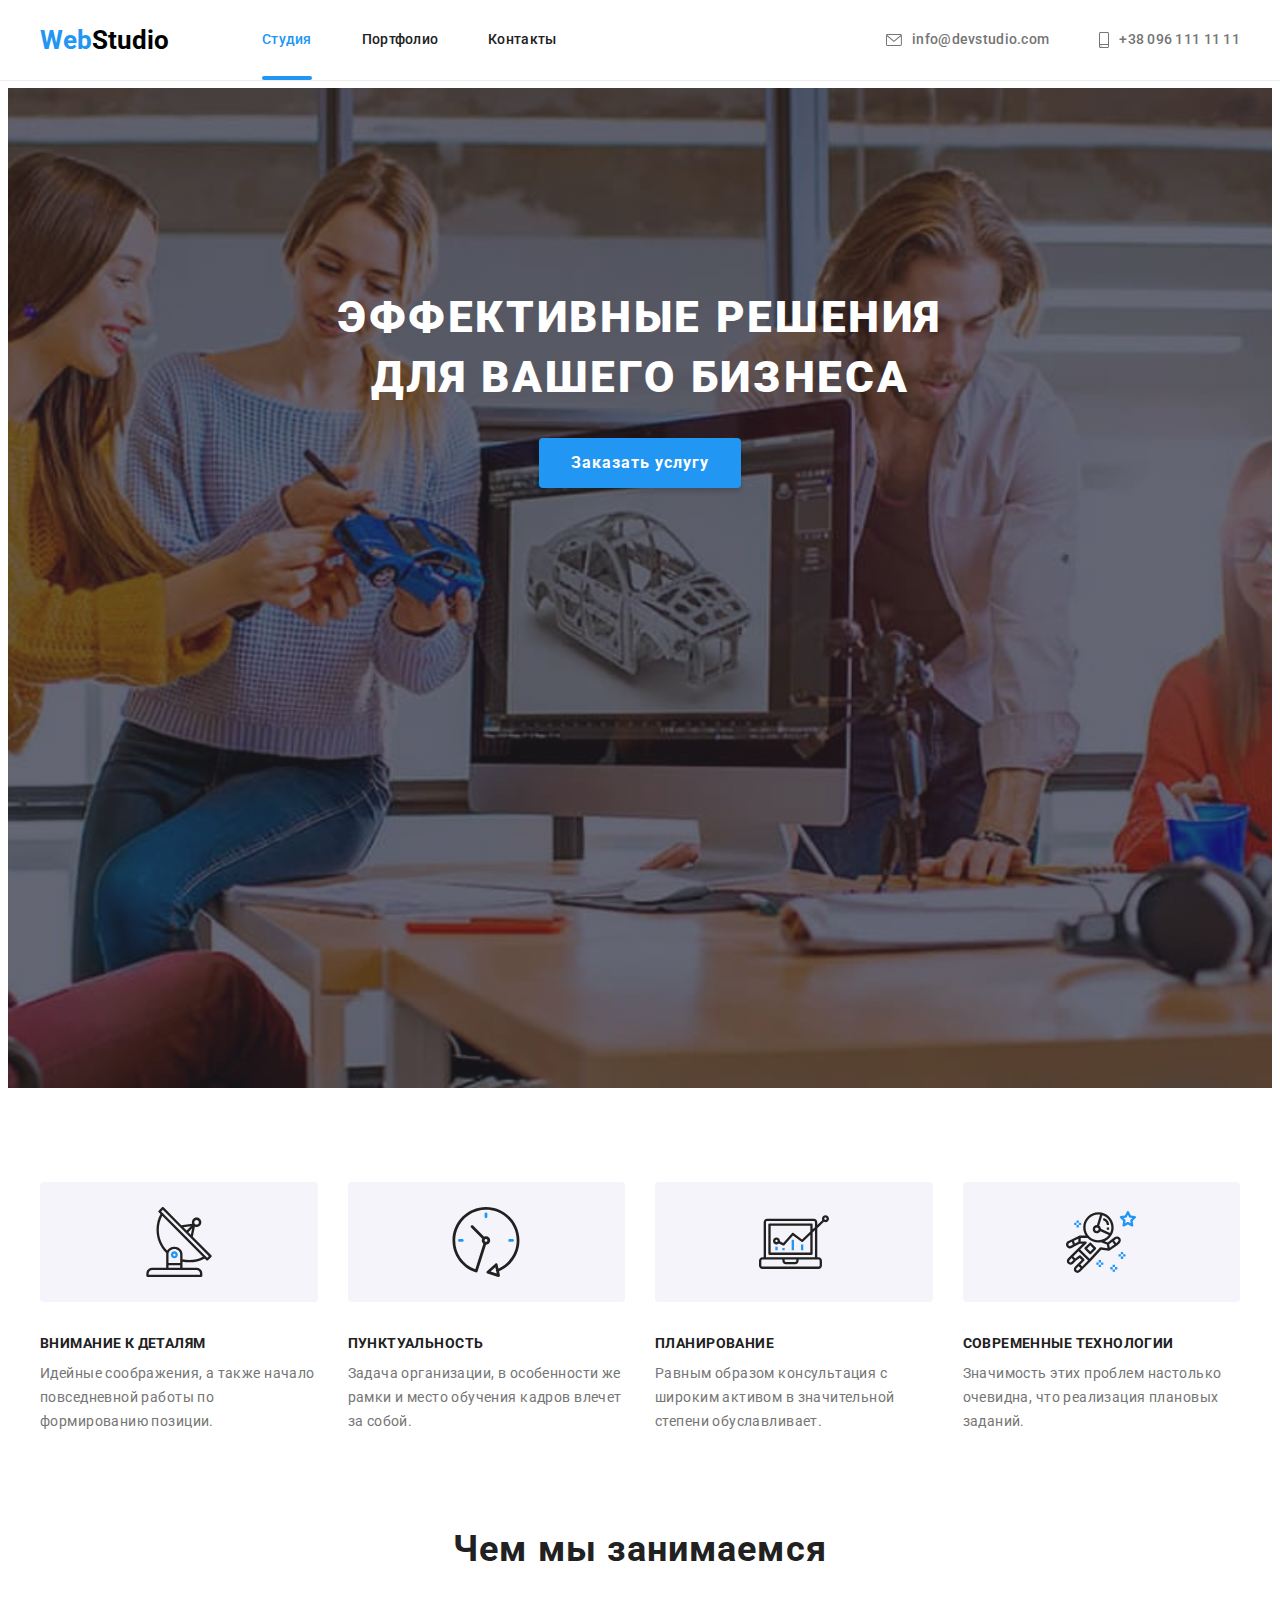
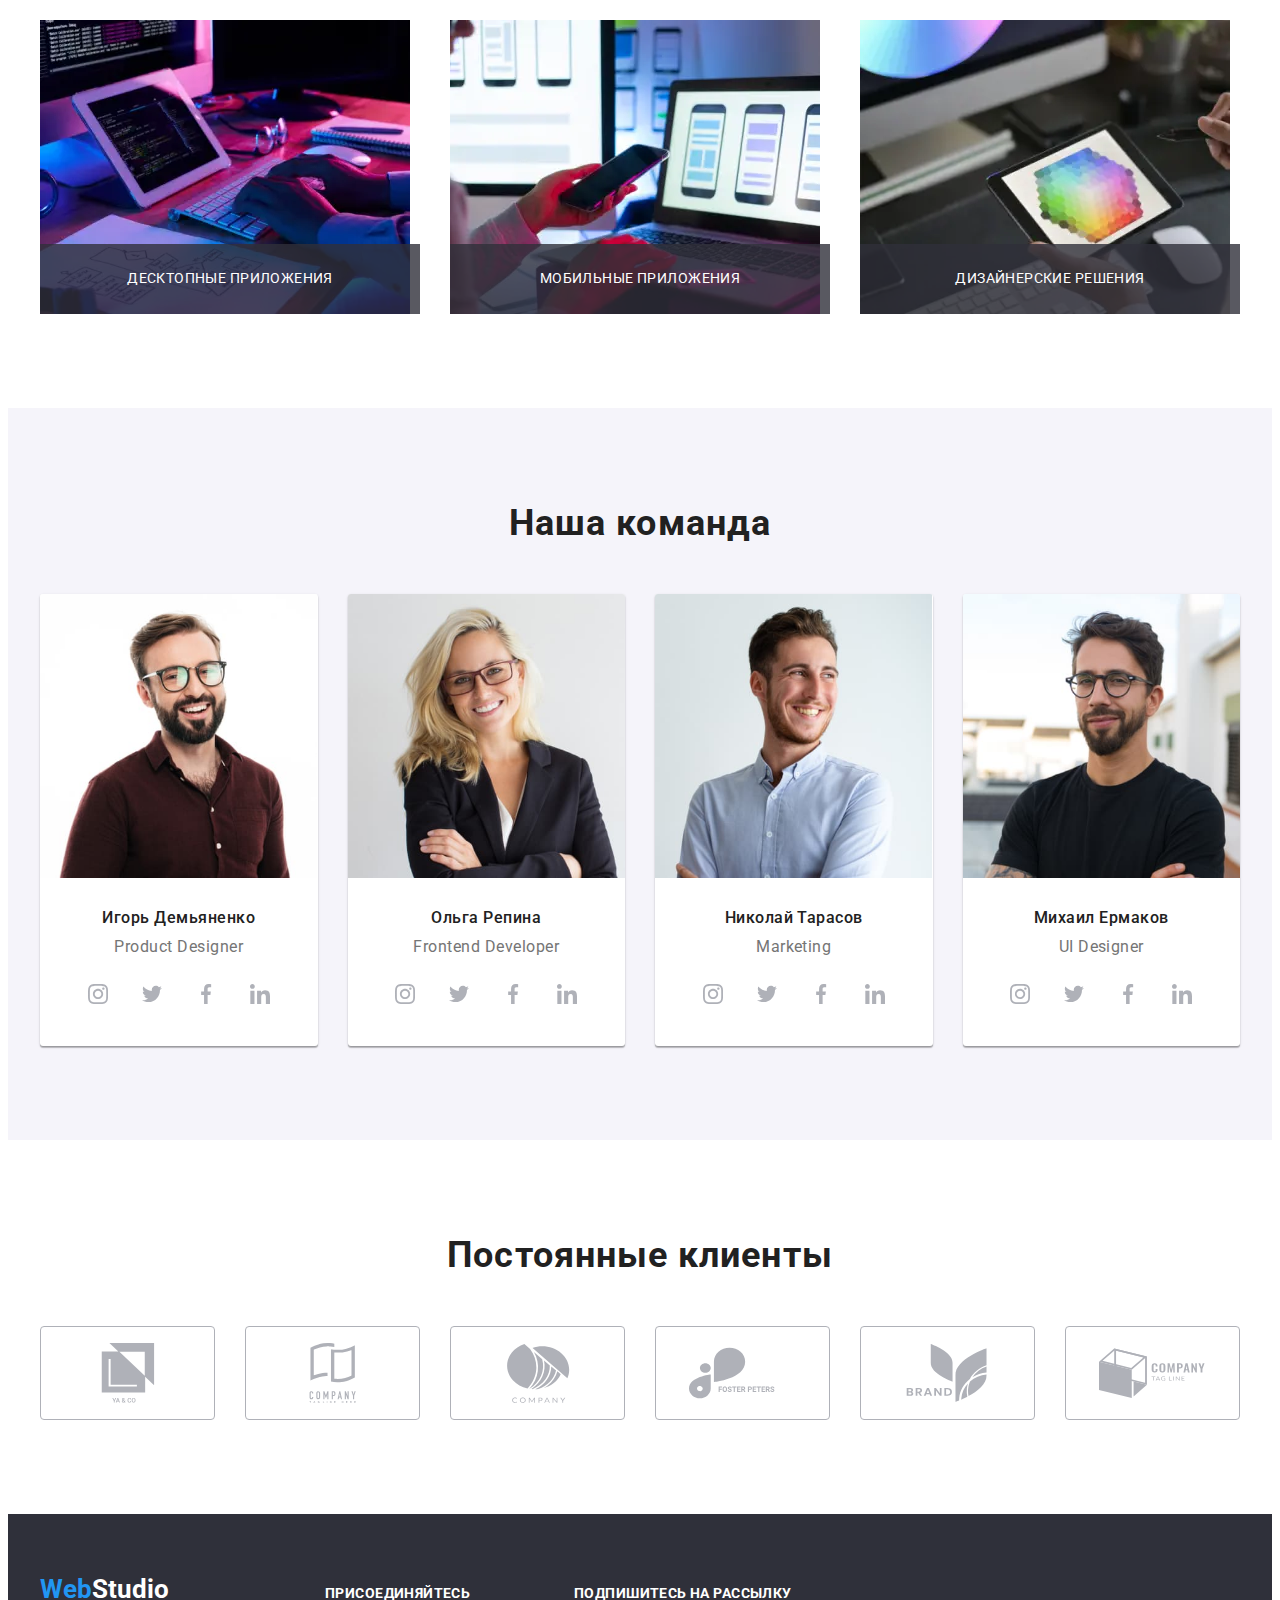
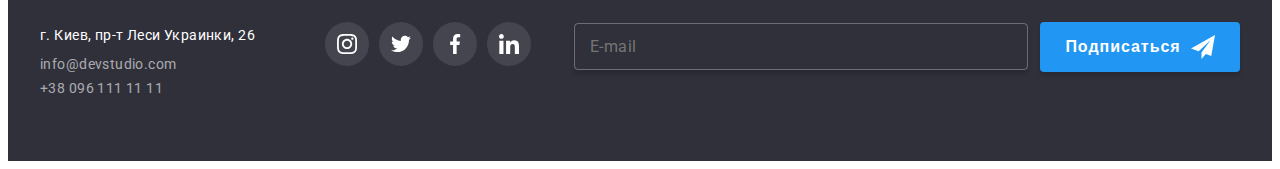
==== commit 0d25a0bb: "Адаптивная верстка" ====
--- a/index.html
+++ b/index.html
@@ -265,36 +265,21 @@
         <section class="team">
             <div class="conteiner">
                 <h2 class="section__title">Наша команда</h2>
-
+        
                 <ul class="team__list">
                     <!--Игорь Демьяненко-->
                     <li class="team__item">
-                        <picture>
-                            <source 
-                                srcset="
-                                    ./img/igor-450_x1.webp 450w,
-                                    ./img/igor-900_x2.webp 900w,
-                                    ./img/igor-1350_x3.webp 1350w
-                                " 
-                                type="image/webp" 
-                            />
-
-                            <img 
-                                srcset="
-                                    ./img/igor-450_x1.jpg 450w,
-                                    ./img/igor-900_x2.jpg 900w,
-                                    ./img/igor-1350_x3.jpg 1350w
-                                " 
-                                src="./img/igor-450_x1.jpg" 
-                                alt="фото Игорь Демьяненко"
-                                sizes="(min-width: 1200px) 25vw, (min-width: 768px) 50vw, 100vw" 
-                            />
-                        </picture>
-
+                        
+                        <img srcset="./img/igor-450_x1.jpg 460w,
+                                            ./img/igor-900_x2.jpg 920w,
+                                            ./img/igor-1350_x3.jpg 1350w
+                                        " src="./img/igor-450_x1.jpg" alt="фото Игорь Демьяненко"
+                                sizes="(min-width: 1200px) 30vw, (min-width: 768px) 50vw, 90vw" />
+                   
                         <div class="team__card">
                             <h3 class="team__title">Игорь Демьяненко</h3>
                             <p lang="en" class="team__text">Product Designer</p>
-
+        
                             <ul class="social">
                                 <li class="social__item">
                                     <a href="" class="social__link">
@@ -303,7 +288,7 @@
                                         </svg>
                                     </a>
                                 </li>
-
+        
                                 <li class="social__item">
                                     <a href="" class="social__link">
                                         <svg class="social__icon">
@@ -311,7 +296,7 @@
                                         </svg>
                                     </a>
                                 </li>
-
+        
                                 <li class="social__item">
                                     <a href="" class="social__link">
                                         <svg class="social__icon">
@@ -319,7 +304,7 @@
                                         </svg>
                                     </a>
                                 </li>
-
+        
                                 <li class="social__item">
                                     <a href="" class="social__link">
                                         <svg class="social__icon">
@@ -330,34 +315,20 @@
                             </ul>
                         </div>
                     </li>
-                
+        
                     <!--Ольга Репина-->
                     <li class="team__item">
-                        <picture>
-                            <source 
-                                srcset="
-                                    ./img/olga-450_x1.webp 450w,
-                                    ./img/olga-900_x2.webp 900w,
-                                    ./img/olga-1350_x3.webp 1350w
-                                " 
-                                type="image/webp" 
-                            />
-                        
-                            <img 
-                                srcset="
-                                    ./img/olga-450_x1.jpg 450w,
-                                    ./img/olga-900_x2.jpg 900w,
-                                    ./img/olga-1350_x3.jpg 1350w
-                                " 
-                                src="./img/olga-450_x1.jpg" 
-                                alt="фото Ольга Репина"
-                                sizes="(min-width: 1200px) 25vw, (min-width: 768px) 50vw, 100vw" 
-                            />
-                        </picture>
+                        
+                        <img srcset="./img/olga-450_x1.jpg 460w,
+                                            ./img/olga-900_x2.jpg 920w,
+                                            ./img/olga-1350_x3.jpg 1350w
+                                        " src="./img/olga-450_x1.jpg" alt="фото Ольга Репина"
+                                sizes="(min-width: 1200px) 30vw, (min-width: 768px) 50vw, 90vw" />
+                
                         <div class="team__card">
                             <h3 class="team__title">Ольга Репина</h3>
                             <p lang="en" class="team__text">Frontend Developer</p>
-
+        
                             <ul class="social">
                                 <li class="social__item">
                                     <a href="" class="social__link">
@@ -366,7 +337,7 @@
                                         </svg>
                                     </a>
                                 </li>
-                            
+        
                                 <li class="social__item">
                                     <a href="" class="social__link">
                                         <svg class="social__icon">
@@ -374,7 +345,7 @@
                                         </svg>
                                     </a>
                                 </li>
-                            
+        
                                 <li class="social__item">
                                     <a href="" class="social__link">
                                         <svg class="social__icon">
@@ -382,7 +353,7 @@
                                         </svg>
                                     </a>
                                 </li>
-                            
+        
                                 <li class="social__item">
                                     <a href="" class="social__link">
                                         <svg class="social__icon">
@@ -393,34 +364,20 @@
                             </ul>
                         </div>
                     </li>
-                
+        
                     <!--Николай Тарасов-->
                     <li class="team__item">
-                        <picture>
-                            <source 
-                                srcset="
-                                    ./img/nikolay-450_x1.webp 450w,
-                                    ./img/nikolay-900_x2.webp 900w,
-                                    ./img/nikolay-1350_x3.webp 1350w
-                                " 
-                                type="image/webp" 
-                            />
-                        
-                            <img 
-                                srcset="
-                                    ./img/nikolay-450_x1.jpg 450w,
-                                    ./img/nikolay-900_x2.jpg 900w,
-                                    ./img/nikolay-1350_x3.jpg 1350w
-                                " 
-                                src="./img/nikolay-450_x1.jpg" 
-                                alt="фото Николай Тарасов"
-                                sizes="(min-width: 1200px) 25vw, (min-width: 768px) 50vw, 100vw" 
-                            />
-                        </picture>
+            
+                        <img srcset="./img/nikolay-450_x1.jpg 460w,
+                                            ./img/nikolay-900_x2.jpg 920w,
+                                            ./img/nikolay-1350_x3.jpg 1350w
+                                        " src="./img/nikolay-450_x1.jpg" alt="фото Николай Тарасов"
+                                sizes="(min-width: 1200px) 30vw, (min-width: 768px) 50vw, 90vw" />
+       
                         <div class="team__card">
                             <h3 class="team__title">Николай Тарасов</h3>
                             <p lang="en" class="team__text">Marketing</p>
-
+        
                             <ul class="social">
                                 <li class="social__item">
                                     <a href="" class="social__link">
@@ -429,7 +386,7 @@
                                         </svg>
                                     </a>
                                 </li>
-                            
+        
                                 <li class="social__item">
                                     <a href="" class="social__link">
                                         <svg class="social__icon">
@@ -437,7 +394,7 @@
                                         </svg>
                                     </a>
                                 </li>
-                            
+        
                                 <li class="social__item">
                                     <a href="" class="social__link">
                                         <svg class="social__icon">
@@ -445,7 +402,7 @@
                                         </svg>
                                     </a>
                                 </li>
-                            
+        
                                 <li class="social__item">
                                     <a href="" class="social__link">
                                         <svg class="social__icon">
@@ -456,34 +413,20 @@
                             </ul>
                         </div>
                     </li>
-                
+        
                     <!--Михаил Ермаков-->
                     <li class="team__item">
-                        <picture>
-                            <source 
-                                srcset="
-                                    ./img/mickel-450_x1.webp 450w,
-                                    ./img/mickel-900_x2.webp 900w,
-                                    ./img/mickel-1350_x3.webp 1350w
-                                " 
-                                type="image/webp" 
-                            />
-                        
-                            <img 
-                                srcset="
-                                    ./img/mickel-450_x1.jpg 450w,
-                                    ./img/mickel-900_x2.jpg 900w,
-                                    ./img/mickel-1350_x3.jpg 1350w
-                                " 
-                                src="./img/mickel-450_x1.jpg" 
-                                alt="фото Михаил Ермаков"
-                                sizes="(min-width: 1200px) 25vw, (min-width: 768px) 50vw, 100vw" 
-                            />
-                        </picture>
+                  
+                        <img srcset="./img/mickel-450_x1.jpg 460w,
+                                            ./img/mickel-900_x2.jpg 920w,
+                                            ./img/mickel-1350_x3.jpg 1350w
+                                        " src="./img/mickel-450_x1.jpg" alt="фото Михаил Ермаков"
+                                sizes="(min-width: 1200px) 30vw, (min-width: 768px) 50vw, 90vw" />
+
                         <div class="team__card">
                             <h3 class="team__title">Михаил Ермаков</h3>
                             <p lang="en" class="team__text">UI Designer</p>
-
+        
                             <ul class="social">
                                 <li class="social__item">
                                     <a href="" class="social__link">
@@ -492,7 +435,7 @@
                                         </svg>
                                     </a>
                                 </li>
-                            
+        
                                 <li class="social__item">
                                     <a href="" class="social__link">
                                         <svg class="social__icon">
@@ -500,7 +443,7 @@
                                         </svg>
                                     </a>
                                 </li>
-                            
+        
                                 <li class="social__item">
                                     <a href="" class="social__link">
                                         <svg class="social__icon">
@@ -508,7 +451,7 @@
                                         </svg>
                                     </a>
                                 </li>
-                            
+        
                                 <li class="social__item">
                                     <a href="" class="social__link">
                                         <svg class="social__icon">
@@ -517,7 +460,7 @@
                                     </a>
                                 </li>
                             </ul>
-            </div>
+                        </div>
         </section>
 
         <!-- --------------------------СЕКЦИЯ ПОСТОЯННЫЕ КЛИЕНТЫ------------------------------------- -->
@@ -583,10 +526,10 @@
     <footer class="footer">
         <div class="conteiner footer--flex">
             <div class="footer__tablet">
-                <section class="footer-address">
+                <div class="footer-address">
                     <a href="" class="logo">Web<span class="logo--white">Studio</span></a>
-                    <address>
-                
+                    
+                    <div>
                         <ul class="address">
                             <li class="address__item">
                                 <a href="" class="adress__link">г. Киев, пр-т Леси Украинки, 26</a>
@@ -600,10 +543,10 @@
                                 <a href="tel:+380961111111" class="contacts__link">+38 096 111 11 11</a>
                             </li>
                         </ul>
-                    </address>
-                </section>
-                
-                <section class="footer-net">
+                    </div>
+                </div>
+                
+                <div class="footer-net">
                     <b class="footer__title">ПРИСОЕДИНЯЙТЕСЬ</b>
                 
                     <ul class="social">
@@ -639,7 +582,7 @@
                             </a>
                         </li>
                     </ul>
-                </section>
+                </div>
             </div>
             
 
--- a/css/main.min.css
+++ b/css/main.min.css
@@ -1,2 +1,2 @@
-:root{--main-color: #757575;--secondary-color: #212121;--accent-color: #2196F3;--brand-white-color: #FFFFFF;--logo-black-color: #000000;--mail-footer-color: rgba(255, 255, 255, 0.6);--secondary-background: #F5F4FA;--footer-background: #2F303A;--icon-color: #AFB1B8;--header-border: #ECECEC;--gallery-border: #EEEEEE;--item-gap: 30px;--hero-max-width: 1600px;--hero-min-height: 600px;--shadow: 0px 2px 1px 0px rgba(0, 0, 0, 0.2), 0px 1px 1px 0px rgba(0, 0, 0, 0.14), 0px 1px 3px 0px rgba(0, 0, 0, 0.12);--shadow-hero-button: 0px 4px 4px 0px #00000026;--shadow-filter-button: 0px 2px 2px 0px rgba(0, 0, 0, 0.12), 0px 1px 2px 0px rgba(0, 0, 0, 0.08), 0px 3px 1px 0px rgba(0, 0, 0, 0.1);--shadow-modal: 0px 2px 1px 0px #00000033, 0px 1px 1px 0px #00000024, 0px 1px 3px 0px #0000001F;--shadow-gallery: 0px 2px 2px 0px rgba(0, 0, 0, 0.12), 0px 1px 2px 0px rgba(0, 0, 0, 0.08), 0px 3px 1px 0px rgba(0, 0, 0, 0.1)}h1,h2,h3,p{margin-top:0;margin-bottom:0}img{display:block;max-width:100%;height:auto}ul{padding:0;margin:0;list-style:none}a{text-decoration:none}.body{background-color:var(--brand-white-color);color:var(--main-color);font-family:Roboto, sans-serif;padding-top:60px}@media screen and (min-width: 768px){.body{padding-top:80px}}.conteiner{margin-left:auto;margin-right:auto;padding-left:15px;padding-right:15px;width:100%}@media screen and (min-width: 480px){.conteiner{width:480px}}@media screen and (min-width: 768px){.conteiner{width:768px}}@media screen and (min-width: 1200px){.conteiner{width:1200px}}.section__title{display:block;text-align:center;color:var(--secondary-color);font-weight:700;font-size:28px;line-height:1.17;letter-spacing:.03em;margin-bottom:30px}@media screen and (min-width: 1200px){.section__title{color:var(--secondary-color);font-weight:700;font-size:36px;line-height:1.17;letter-spacing:.03em;margin-bottom:50px}}.visually-hiden{position:absolute;width:1px;height:1px;margin:-1px;border:0;padding:0;clip:rect(0 0 0 0);overflow:hidden}.header{position:fixed;z-index:9;top:0;left:0;width:100%;display:flex;align-items:center;background-color:var(--brand-white-color);border-bottom:1px solid var(--header-border);min-height:60px}@media screen and (min-width: 768px){.header{min-height:80px}}.header-box{display:flex;align-items:center;justify-content:space-between}.logo{color:var(--accent-color);font-weight:700;font-size:26px;line-height:1.19;letter-spacing:.03}.logo--black{color:var(--logo-black-color)}.logo--white{color:var(--brand-white-color)}.nav{display:flex;align-items:center}@media screen and (max-width: 768px){.nav{justify-content:space-between;width:100%}}.nav-button{display:flex;align-items:center;justify-content:center;cursor:pointer;width:40px;height:40px;border:transparent;background-color:transparent}.menu-container .nav-button{align-self:flex-end}@media screen and (min-width: 768px){.nav-button{display:none}}.nav-button__icon{width:40px;height:40px;transition:fill 250ms cubic-bezier(0.4, 0, 0.2, 1)}.nav-button:hover .nav-button__icon,.nav-button:focus .nav-button__icon{fill:var(--accent-color)}.site-nav__icon{width:40px;height:40px;transition:fill 250ms cubic-bezier(0.4, 0, 0.2, 1)}.nav-button:hover .site-nav__icon,.nav-button:focus .site-nav__icon{fill:var(--accent-color)}@media screen and (max-width: 767px){.menu-container{position:absolute;left:0;top:0;z-index:10;display:flex;flex-direction:column;justify-content:space-between;width:100vw;height:100vh;background-color:var(--brand-white-color);padding-left:40px;padding-right:15px;padding-top:10px;padding-bottom:48px;transform:translateX(-100%);transition:transform 350ms cubic-bezier(0.4, 0, 0.2, 1)}.menu-container.is-open{transform:translateX(0)}}@media screen and (max-width: 767px){.site-nav{margin-bottom:auto}}@media screen and (min-width: 768px){.site-nav{display:flex;margin-left:88px}}@media screen and (min-width: 1200px){.site-nav{margin-left:93px}}@media screen and (max-width: 767px){.site-nav__item:not(:last-child){margin-bottom:32px}}@media screen and (min-width: 768px){.site-nav__item{position:relative;left:0;top:0}.site-nav__item:not(:last-child){margin-right:50px}}.site-nav__link{transition:color 250ms cubic-bezier(0.4, 0, 0.2, 1)}@media screen and (max-width: 767px){.site-nav__link{color:var(--secondary-color);font-weight:500;font-size:40px;line-height:1.17;letter-spacing:.02em;transition:color 250ms cubic-bezier(0.4, 0, 0.2, 1)}}@media screen and (min-width: 768px){.site-nav__link{color:var(--secondary-color);font-weight:500;font-size:14px;line-height:1.14;letter-spacing:.02em;display:block;padding-top:32px;padding-bottom:32px}}.site-nav__link:hover,.site-nav__link:focus{color:var(--accent-color)}.site-nav__link.site-nav__link--current{color:var(--accent-color)}@media screen and (min-width: 768px){.site-nav__link--current::after{position:absolute;left:0;bottom:0;display:inline-block;content:"";width:100%;height:4px;border-radius:2px;background-color:var(--accent-color)}}@media screen and (max-width: 767px){.site-contacts{margin-bottom:64px}}@media screen and (min-width: 768px){.site-contacts{display:none}}.site-contacts__item:not(:last-child){margin-bottom:32px}.site-contacts__link{color:var(--secondary-color);font-weight:500;font-size:34px;line-height:1.17;letter-spacing:.02em;transition:color 250ms cubic-bezier(0.4, 0, 0.2, 1)}.site-contacts__link:hover,.site-contacts__link:focus{color:var(--accent-color)}.site-contacts__mail{color:var(--secondary-color);font-weight:500;font-size:24px;line-height:1.17;letter-spacing:.02em;transition:color 250ms cubic-bezier(0.4, 0, 0.2, 1)}.site-contacts__mail:hover,.site-contacts__mail:focus{color:var(--accent-color)}@media screen and (max-width: 767px){.site-social{display:flex;align-items:center;flex-wrap:wrap}}@media screen and (min-width: 768px){.site-social{display:none}}@media screen and (min-width: 415px){.site-social__item:not(:last-child){padding-right:10px;border-right:1px solid rgba(33,33,33,0.2)}.site-social__item:not(:first-child){padding-left:10px}}.site-social__item:not(:last-child){padding-right:5px;border-right:1px solid rgba(33,33,33,0.2)}.site-social__item:not(:first-child){padding-left:5px}.site-social__link{color:var(--secondary-color);font-weight:500;font-size:18px;line-height:1.22;letter-spacing:.02em;transition:color 250ms cubic-bezier(0.4, 0, 0.2, 1)}@media screen and (max-width: 415px){.site-social__link{color:var(--secondary-color);font-weight:500;font-size:14px;line-height:1.22;letter-spacing:.02em}}.site-social__link:hover,.site-social__link:focus{color:var(--accent-color)}@media screen and (max-width: 767px){.contacts-nav{display:none}}@media screen and (min-width: 768px){.contacts-nav{display:block}}@media screen and (min-width: 1200px){.contacts-nav{display:inline-flex}}@media screen and (min-width: 1200px){.contacts-nav__item:not(:last-child){margin-right:50px}}.contacts-nav__link{display:inline-flex;transition:color 250ms cubic-bezier(0.4, 0, 0.2, 1)}@media screen and (max-width: 1199px){.contacts-nav__link{color:var(--main-color);font-weight:500;font-size:12px;line-height:1.17;letter-spacing:.02em;padding-top:5px;padding-bottom:5px}}@media screen and (min-width: 1200px){.contacts-nav__link{color:var(--main-color);font-weight:500;font-size:14px;line-height:1.14;letter-spacing:.02em;padding-top:32px;padding-bottom:32px}}.contacts-nav__link:hover,.contacts-nav__link:focus{color:var(--accent-color)}.contacts-nav__icon-mail{fill:var(--main-color);align-self:center;transition:fill 250ms cubic-bezier(0.4, 0, 0.2, 1)}@media screen and (max-width: 1199px){.contacts-nav__icon-mail{width:14px;height:10px;margin-right:8px}}@media screen and (min-width: 1200px){.contacts-nav__icon-mail{color:var(--main-color);font-weight:500;font-size:14px;line-height:1.14;letter-spacing:.02em;width:16px;height:12px;margin-right:10px}}.contacts-nav__link:hover .contacts-nav__icon-mail,.contacts-nav__link:focus .contacts-nav__icon-mail{fill:var(--accent-color)}.contacts-nav__icon-phone{fill:var(--main-color);align-self:center;transition:fill 250ms cubic-bezier(0.4, 0, 0.2, 1)}@media screen and (max-width: 1199px){.contacts-nav__icon-phone{width:10px;height:14px;margin-right:8px}}@media screen and (min-width: 1200px){.contacts-nav__icon-phone{color:var(--main-color);font-weight:500;font-size:14px;line-height:1.14;letter-spacing:.02em;width:10px;height:16px;margin-right:10px}}.contacts-nav__link:hover .contacts-nav__icon-phone,.contacts-nav__link:focus .contacts-nav__icon-phone{fill:var(--accent-color)}.hero{background-color:var(--footer-background);text-align:center;margin-left:auto;margin-right:auto;max-width:480px;min-height:400px;padding-top:118px;padding-bottom:118px;background-image:linear-gradient(to right, rgba(47,48,58,0.4), rgba(47,48,58,0.4)),url(../img/hero-mobile_x1.jpg);background-repeat:no-repeat;background-position:center;background-size:cover}@media (min-device-pixel-ratio: 2), (-webkit-min-device-pixel-ratio: 2), (min-resolution: 192dpi), (min-resolution: 2dppx){.hero{background-image:url("../img/hero-mobile_x2.jpg")}}@media (min-device-pixel-ratio: 3), (-webkit-min-device-pixel-ratio: 3), (min-resolution: 288dpi), (min-resolution: 3dppx){.hero{background-image:url("../img/hero-mobile_x3.jpg")}}@media screen and (min-width: 480px){.hero{max-width:768px;min-height:400px;padding-top:118px;padding-bottom:118px;background-image:linear-gradient(to right, rgba(47,48,58,0.4), rgba(47,48,58,0.4)),url(../img/hero-tablet_x1.jpg)}}@media screen and (min-width: 480px) and (min-device-pixel-ratio: 2), screen and (min-width: 480px) and (-webkit-min-device-pixel-ratio: 2), screen and (min-width: 480px) and (min-resolution: 192dpi), screen and (min-width: 480px) and (min-resolution: 2dppx){.hero{background-image:url("../img/hero-tablet_x2.jpg")}}@media screen and (min-width: 480px) and (min-device-pixel-ratio: 3), screen and (min-width: 480px) and (-webkit-min-device-pixel-ratio: 3), screen and (min-width: 480px) and (min-resolution: 288dpi), screen and (min-width: 480px) and (min-resolution: 3dppx){.hero{background-image:url("../img/hero-tablet_x3.jpg")}}@media screen and (min-width: 768px){.hero{max-width:1600px;min-height:600px;padding-top:200px;padding-bottom:200px;background-image:linear-gradient(to right, rgba(47,48,58,0.4), rgba(47,48,58,0.4)),url(../img/hero-desktop_x1.jpg)}}@media screen and (min-width: 768px) and (min-device-pixel-ratio: 2), screen and (min-width: 768px) and (-webkit-min-device-pixel-ratio: 2), screen and (min-width: 768px) and (min-resolution: 192dpi), screen and (min-width: 768px) and (min-resolution: 2dppx){.hero{background-image:url("../img/hero-desktop_x2.jpg")}}@media screen and (min-width: 768px) and (min-device-pixel-ratio: 3), screen and (min-width: 768px) and (-webkit-min-device-pixel-ratio: 3), screen and (min-width: 768px) and (min-resolution: 288dpi), screen and (min-width: 768px) and (min-resolution: 3dppx){.hero{background-image:url("../img/hero-desktop_x3.jpg")}}.hero__title{color:var(--brand-white-color);font-weight:900;font-size:26px;line-height:1.62;letter-spacing:.06em;text-transform:uppercase;margin-bottom:30px}@media screen and (min-width: 1200px){.hero__title{color:var(--brand-white-color);font-weight:900;font-size:44px;line-height:1.36;letter-spacing:.06em}}.hero__button{background-color:var(--accent-color);font-family:inherit;color:var(--brand-white-color);font-weight:700;font-size:16px;line-height:1.88;letter-spacing:.02em;display:inline-block;align-items:center;cursor:pointer;text-align:center;letter-spacing:0.06em;border:transparent;border-top-left-radius:4px;border-top-right-radius:4px;border-bottom-left-radius:4px;border-bottom-right-radius:4px;padding:10px 32px;box-shadow:var(--shadow-hero-button);transition:background-color 250ms cubic-bezier(0.4, 0, 0.2, 1)}.hero__button:hover,.hero__button:focus{background-color:#188CE8}.features{padding-top:60px;padding-bottom:60px}@media screen and (min-width: 1200px){.features{padding-top:94px;padding-bottom:0}}.features__list{display:block}@media screen and (min-width: 768px){.features__list{display:flex;flex-wrap:wrap;justify-content:center;margin-right:calc( -1 * var(--item-gap));margin-bottom:calc( -1 * var(--item-gap))}}.features__item{color:var(--main-color);font-weight:400;font-size:14px;line-height:1.71;letter-spacing:.03em}@media screen and (max-width: 767px){.features__item:not(:last-child){margin-bottom:var(--item-gap)}}@media screen and (min-width: 768px){.features__item{flex-basis:calc(100% / 2 - var(--item-gap));margin-right:var(--item-gap);margin-bottom:var(--item-gap)}}@media screen and (min-width: 1200px){.features__item{flex-basis:calc(100% / 4 - var(--item-gap))}}.features__box{display:flex;align-items:center;height:120px;background-color:var(--secondary-background);margin-bottom:var(--item-gap);border-radius:4px;justify-content:center}.features__icon{width:70px;height:70px}.features__title{color:var(--secondary-color);font-weight:700;font-size:14px;line-height:1.14;letter-spacing:.03em;text-transform:uppercase;display:inline-block;margin-bottom:10px}@media screen and (max-width: 767px){.features__title{display:block;text-align:center}}@media screen and (max-width: 1199px){.work{display:none}}@media screen and (min-width: 1200px){.work{padding-top:94px;padding-bottom:94px}}.work__list{display:flex;align-items:center;justify-content:center;margin-right:calc( -1 * var(--item-gap))}.work__item{flex-basis:calc(100% / 3 - var(--item-gap));margin-right:var(--item-gap)}.work__thumb{display:block;position:relative;left:0;top:0}.work__text{display:block;position:absolute;left:0;bottom:0;color:var(--brand-white-color);font-weight:400;font-size:14px;line-height:1.14;letter-spacing:.03em;width:100%;padding-top:27px;padding-bottom:27px;margin-bottom:0;background-color:rgba(47,48,58,0.8);text-align:center}.team{background-color:var(--secondary-background)}@media screen and (max-width: 1199px){.team{padding-top:60px;padding-bottom:60px}}@media screen and (min-width: 1200px){.team{padding-top:94px;padding-bottom:94px}}.team__list{display:block}@media screen and (min-width: 768px){.team__list{display:flex;align-items:center;flex-wrap:wrap;justify-content:center;margin-right:calc( -1 * var(--item-gap));margin-bottom:calc( -1 * var(--item-gap))}}.team__item{max-width:450px;text-align:center;color:var(--main-color);font-weight:400;font-size:16px;line-height:1.19;letter-spacing:.03em;background-color:var(--brand-white-color);box-shadow:var(--shadow);border-radius:3px;overflow:hidden}@media screen and (max-width: 768px){.team__item:not(:last-child){margin-bottom:var(--item-gap)}}@media screen and (min-width: 768px){.team__item{flex-basis:calc(100% / 2 - var(--item-gap));margin-right:var(--item-gap);margin-bottom:var(--item-gap)}}@media screen and (min-width: 1200px){.team__item{flex-basis:calc(100% / 4 - var(--item-gap))}}.team__card{padding-top:30px;padding-bottom:30px}.team__title{color:var(--secondary-color);font-weight:500;font-size:16px;line-height:1.19;letter-spacing:.03em;text-align:center;display:inline-block;margin-bottom:10px}.team__text{display:block;margin-bottom:16px}.social{display:flex;align-items:center;justify-content:center}.social__item{margin-right:10px}.social__item:last-child{margin-right:0}.social__link{display:flex;align-items:center;height:44px;width:44px;background-color:transparent;border-radius:50%;justify-content:center;transition:background-color 250ms cubic-bezier(0.4, 0, 0.2, 1)}.social__link:hover,.social__link:focus{background-color:var(--accent-color)}.social__icon{width:20px;height:20px;fill:var(--icon-color);transition:fill 250ms cubic-bezier(0.4, 0, 0.2, 1)}.social__link:hover .social__icon,.social__link:focus .social__icon{fill:var(--brand-white-color)}.client{padding-top:60px;padding-bottom:60px}@media screen and (min-width: 1200px){.client{padding-top:94px;padding-bottom:94px}}.client__list{display:flex;align-items:center;flex-wrap:wrap;justify-content:center;margin-right:calc( -1 * var(--item-gap));margin-bottom:calc( -1 * var(--item-gap))}.client__item{flex-basis:calc(100% / 2 - var(--item-gap));margin-right:var(--item-gap);margin-bottom:var(--item-gap)}@media screen and (min-width: 768px){.client__item{flex-basis:calc(100% / 3 - var(--item-gap))}}@media screen and (min-width: 1200px){.client__item{flex-basis:calc(100% / 6 - var(--item-gap))}}.client__link{display:flex;align-items:center;height:92px;max-width:226px;border:1px solid var(--icon-color);background-color:transparent;border-radius:4px;justify-content:center;transition:border-color 250ms cubic-bezier(0.4, 0, 0.2, 1)}.client__link:hover,.client__link:focus{border-color:var(--accent-color)}.client__icon{width:106px;height:60px;fill:var(--icon-color);transition:fill 250ms cubic-bezier(0.4, 0, 0.2, 1)}.client__box:hover .client__icon,.client__box:focus .client__icon{fill:var(--accent-color)}.filter{padding-top:60px;padding-bottom:40px}@media screen and (min-width: 768px){.filter{padding-bottom:30px}}@media screen and (min-width: 1200px){.filter{padding-top:94px;padding-bottom:50px}}.filter__list{display:flex;align-items:center;flex-wrap:wrap;margin-right:-8px;margin-bottom:-15px}@media screen and (min-width: 768px){.filter__list{justify-content:center}}.filter-item{color:var(--main-color);font-weight:400;font-size:16px;line-height:1.88;letter-spacing:.03em;margin-right:8px;margin-bottom:15px}.btn{background-color:var(--secondary-background);cursor:pointer;border:transparent;font-family:inherit;color:var(--secondary-color);font-weight:500;font-size:16px;line-height:1.63;letter-spacing:.03em;text-align:center;display:inline-block;padding:6px 22px;border-top-left-radius:4px;border-top-right-radius:4px;border-bottom-left-radius:4px;border-bottom-right-radius:4px;transition:color 250ms cubic-bezier(0.4, 0, 0.2, 1),background-color 250ms cubic-bezier(0.4, 0, 0.2, 1),box-shadow 250ms cubic-bezier(0.4, 0, 0.2, 1)}.btn:hover,.btn:focus{color:var(--brand-white-color);background-color:var(--accent-color);box-shadow:var(--shadow-filter-button)}.galery{padding-top:0;padding-bottom:60px}@media screen and (min-width: 1200px){.galery{padding-top:0;padding-bottom:94px}}.gallery__list{display:block}@media screen and (min-width: 768px){.gallery__list{display:flex;flex-wrap:wrap;margin-right:calc( -1 * var(--item-gap));margin-bottom:calc( -1 * var(--item-gap))}}.gallery-item{background-color:var(--brand-white-color);max-width:450px}@media screen and (max-width: 767px){.gallery-item:not(:last-child){margin-bottom:var(--item-gap)}}@media screen and (min-width: 768px){.gallery-item{flex-basis:calc(100% / 2 - var(--item-gap));margin-right:var(--item-gap);margin-bottom:var(--item-gap)}}@media screen and (min-width: 1200px){.gallery-item{flex-basis:calc(100% / 3 - var(--item-gap))}}.gallery-link{display:block;transition:box-shadow 250ms cubic-bezier(0.4, 0, 0.2, 1)}.gallery-link:hover,.gallery-link:focus{box-shadow:var(--shadow-gallery);cursor:pointer}.gallery-thumb{position:relative;left:0;top:0;overflow:hidden}.gallery-text{position:absolute;left:0;top:100%;display:flex;align-items:center;color:var(--brand-white-color);font-weight:400;font-size:16px;line-height:1.56;letter-spacing:.03em;text-align:left;padding:24px;width:100%;height:100%;background-color:rgba(33,150,243,0.9);z-index:8;transition:transform 250ms cubic-bezier(0.4, 0, 0.2, 1)}@media screen and (min-width: 415px){.gallery-text{color:var(--brand-white-color);font-weight:400;font-size:18px;line-height:1.56;letter-spacing:.03em}}.gallery-link:hover .gallery-text,.gallery-link:focus .gallery-text{transform:translateY(-100%)}.gallery-card{color:var(--main-color);font-weight:400;font-size:16px;line-height:1.88;letter-spacing:.03em;padding:20px 24px;border:1px solid var(--gallery-border)}.gallery-title{color:var(--secondary-color);font-weight:700;font-size:18px;line-height:2;letter-spacing:.06em;display:inline-block;margin-bottom:4px}.footer{background-color:var(--footer-background);padding-top:60px;padding-bottom:60px}.footer--flex{display:block;text-align:center}@media screen and (min-width: 1200px){.footer--flex{display:flex;align-items:baseline}}@media screen and (min-width: 768px){.footer__tablet{display:flex;align-items:baseline;justify-content:center}}@media screen and (max-width: 1199px){.footer-address{margin-bottom:60px}}@media screen and (min-width: 768px) and (max-width: 1199px){.footer-address{text-align:center;margin-right:165px}}@media screen and (min-width: 1200px){.footer-address{text-align:left;margin-right:70px}}@media screen and (max-width: 767px){.footer-net{margin-bottom:60px}}@media screen and (min-width: 768px) and (max-width: 1199px){.footer-net{text-align:center}}@media screen and (min-width: 1200px){.footer-net{margin-right:93px}}.footer__title{color:var(--brand-white-color);font-weight:700;font-size:14px;line-height:1.14;letter-spacing:.03em;text-transform:uppercase;display:block;margin-bottom:20px}.footer--link{background-color:rgba(255,255,255,0.1);transition:background-color 250ms cubic-bezier(0.4, 0, 0.2, 1)}.footer--link:hover,.footer--link:focus{background-color:var(--accent-color)}.footer--icon{fill:var(--brand-white-color)}.address__item{margin-bottom:9px}.address__item:last-child{margin-bottom:0}.address__item:first-child{margin-top:20px}.adress__link{color:var(--brand-white-color);font-weight:400;font-size:14px;line-height:1.19;letter-spacing:.03em;transition:color 250ms cubic-bezier(0.4, 0, 0.2, 1)}.adress__link:hover,.adress__link:focus{color:var(--accent-color)}.contacts__link{color:var(--mail-footer-color);font-weight:400;font-size:14px;line-height:1.71;letter-spacing:.03em;transition:color 250ms cubic-bezier(0.4, 0, 0.2, 1)}.contacts__link:hover,.contacts__link:focus{color:var(--accent-color)}.subscribe{text-align:center;color:var(--main-color);font-weight:400;font-size:16px;line-height:1.25;letter-spacing:.03em}@media screen and (min-width: 1200px){.subscribe{text-align:left}}.subscribe-form{display:flex;align-items:center}@media screen and (max-width: 1199px){.subscribe-form{flex-direction:column}}.subscribe-mail{position:relative;display:flex}@media screen and (max-width: 1199px){.subscribe-mail{margin-bottom:20px}}@media screen and (min-width: 1200px){.subscribe-mail{margin-right:12px}}.subscribe-mail__label{position:absolute;left:16px;top:50%;transform:translate(0, -50%)}.subscribe-mail__input{padding:15px 16px 15px 78px;max-width:450px;border:1px solid rgba(255,255,255,0.3);border-radius:4px;box-shadow:0px 4px 4px 0px rgba(0,0,0,0.15);background-color:transparent;color:var(--brand-white-color)}@media screen and (min-width: 480px){.subscribe-mail__input{width:450px}}.subscribe-btn{display:flex;align-items:center;justify-content:center;cursor:pointer;width:200px;height:50px;border:transparent;border-radius:4px;box-shadow:0px 4px 4px 0px rgba(0,0,0,0.15);background-color:var(--accent-color);color:var(--brand-white-color);font-weight:700;font-size:16px;line-height:1.88;letter-spacing:.06em;text-align:center;transition:background-color 250ms cubic-bezier(0.4, 0, 0.2, 1)}.subscribe-btn:hover,.subscribe-btn:focus{background-color:#188CE8}.subscribe-btn__icon{width:24px;height:24px;fill:var(--brand-white-color);margin-left:10px}.backdrop{position:fixed;left:0;top:0;z-index:19;width:100%;height:100%;background-color:rgba(0,0,0,0.2);display:flex;align-items:center;justify-content:center;transition:opacity 300ms cubic-bezier(0.4, 0, 0.2, 1),visibility 300ms cubic-bezier(0.4, 0, 0.2, 1)}.modal{position:relative;z-index:20;transform:scale(1);border-radius:4px;box-shadow:var(--shadow-modal);background-color:var(--brand-white-color);padding:40px;transition:transform 300ms cubic-bezier(0.4, 0, 0.2, 1)}@media screen and (min-width: 480px){.modal{max-width:450px;min-height:609px}}@media screen and (min-width: 1200px){.modal{max-width:528px;min-height:581px}}.modal__button{position:absolute;right:8px;top:8px;z-index:2;display:flex;align-items:center;height:30px;width:30px;background-color:transparent;border-radius:50%;border-color:rgba(0,0,0,0.1);border-width:1px;border-style:solid;justify-content:center;cursor:pointer}.modal__icon-btn{width:18px;height:18px;fill:var(--logo-black-color);transition:fill 250ms cubic-bezier(0.4, 0, 0.2, 1)}.modal__button:hover .modal__icon-btn,.modal__button:focus .modal__icon-btn{fill:var(--accent-color)}.modal-form{color:var(--main-color);font-weight:400;font-size:12px;line-height:1.17;letter-spacing:.01em;text-align:left}.modal-form__title{display:block;margin-bottom:12px;color:var(--secondary-color);font-weight:700;font-size:20px;line-height:1.15;letter-spacing:.03em;text-align:center}.modal-form__field{position:relative;display:flex;flex-direction:column;margin-bottom:10px}.modal-form__label{margin-bottom:4px}.modal-form__input{padding:12px 16px 12px 35px;max-width:100%;border:1px solid rgba(33,33,33,0.2);border-radius:4px;transition:border-color 250ms cubic-bezier(0.4, 0, 0.2, 1)}.modal-form__fild-coments .modal-form__input{resize:none}.modal-form__input::placeholder{color:rgba(117,117,117,0.5)}.modal-form__input:hover,.modal-form__input:focus{border-color:var(--accent-color)}.modal-form__icon{position:absolute;pointer-events:none;width:18px;height:18px;left:12px;bottom:11px;fill:var(--logo-black-color);transition:fill 250ms cubic-bezier(0.4, 0, 0.2, 1)}.modal-form__input:hover+.modal-form__icon,.modal-form__input:focus+.modal-form__icon{fill:var(--accent-color)}.modal-form__fild-coments{margin-bottom:20px}.modal-form__coments{padding:12px}.modal-form__checkbox-field{display:flex;align-items:center;margin-bottom:30px}.modal-form__checkbox-label{display:flex;align-items:center}@media screen and (max-width: 1199px){.modal-form__checkbox-label{color:var(--main-color);font-weight:400;font-size:12px;line-height:1.17;letter-spacing:.01em}}@media screen and (min-width: 1200px){.modal-form__checkbox-label{color:var(--main-color);font-weight:400;font-size:14px;line-height:1.71;letter-spacing:.03em}}.modal-form__checkbox-input{position:absolute;-webkit-appearance:none;-moz-appearance:none;appearance:none}.modal-form__checkbox-icon{width:16px;height:15px;border:2px solid var(--logo-black-color);border-radius:2px;fill:transparent;background-color:transparent;margin-right:8px;cursor:pointer;transition:background-color 250ms cubic-bezier(0.4, 0, 0.2, 1),border-color 250ms cubic-bezier(0.4, 0, 0.2, 1),fill 250ms cubic-bezier(0.4, 0, 0.2, 1)}.modal-form__checkbox-input:checked+.modal-form__checkbox-label>.modal-form__checkbox-icon{border-color:var(--accent-color);background-color:var(--accent-color);fill:var(--brand-white-color)}.modal-form__link{color:var(--accent-color);margin-left:3px}.modal-form__btn{display:block;align-items:center;text-align:center;margin-left:auto;margin-right:auto;width:200px;height:50px;border:transparent;border-radius:4px;box-shadow:0px 4px 4px 0px rgba(0,0,0,0.15);background-color:var(--accent-color);cursor:pointer;color:var(--brand-white-color);font-weight:700;font-size:16px;line-height:1.88;letter-spacing:.06em;transition:background-color 250ms cubic-bezier(0.4, 0, 0.2, 1)}.modal-form__btn:hover,.modal-form__btn:focus{background-color:#188CE8}.backdrop.is-hidden{opacity:0;pointer-events:none;visibility:hidden}.backdrop.is-hidden .modal{transform:scale(0.5)}
+:root{--main-color: #757575;--secondary-color: #212121;--accent-color: #2196F3;--brand-white-color: #FFFFFF;--logo-black-color: #000000;--mail-footer-color: rgba(255, 255, 255, 0.6);--secondary-background: #F5F4FA;--footer-background: #2F303A;--icon-color: #AFB1B8;--header-border: #ECECEC;--gallery-border: #EEEEEE;--item-gap: 30px;--hero-max-width: 1600px;--hero-min-height: 600px;--shadow: 0px 2px 1px 0px rgba(0, 0, 0, 0.2), 0px 1px 1px 0px rgba(0, 0, 0, 0.14), 0px 1px 3px 0px rgba(0, 0, 0, 0.12);--shadow-hero-button: 0px 4px 4px 0px #00000026;--shadow-filter-button: 0px 2px 2px 0px rgba(0, 0, 0, 0.12), 0px 1px 2px 0px rgba(0, 0, 0, 0.08), 0px 3px 1px 0px rgba(0, 0, 0, 0.1);--shadow-modal: 0px 2px 1px 0px #00000033, 0px 1px 1px 0px #00000024, 0px 1px 3px 0px #0000001F;--shadow-gallery: 0px 2px 2px 0px rgba(0, 0, 0, 0.12), 0px 1px 2px 0px rgba(0, 0, 0, 0.08), 0px 3px 1px 0px rgba(0, 0, 0, 0.1)}h1,h2,h3,p{margin-top:0;margin-bottom:0}img{display:block;max-width:100%;height:auto}ul{padding:0;margin:0;list-style:none}a{text-decoration:none}.body{background-color:var(--brand-white-color);color:var(--main-color);font-family:Roboto, sans-serif;padding-top:60px}@media screen and (min-width: 768px){.body{padding-top:80px}}.conteiner{margin-left:auto;margin-right:auto;padding-left:15px;padding-right:15px;width:100%}@media screen and (min-width: 480px){.conteiner{width:480px}}@media screen and (min-width: 768px){.conteiner{width:768px}}@media screen and (min-width: 1200px){.conteiner{width:1200px}}.section__title{display:block;text-align:center;color:var(--secondary-color);font-weight:700;font-size:28px;line-height:1.17;letter-spacing:.03em;margin-bottom:30px}@media screen and (min-width: 1200px){.section__title{color:var(--secondary-color);font-weight:700;font-size:36px;line-height:1.17;letter-spacing:.03em;margin-bottom:50px}}.visually-hiden{position:absolute;width:1px;height:1px;margin:-1px;border:0;padding:0;clip:rect(0 0 0 0);overflow:hidden}.header{position:fixed;z-index:9;top:0;left:0;width:100%;display:flex;align-items:center;background-color:var(--brand-white-color);border-bottom:1px solid var(--header-border);min-height:60px}@media screen and (min-width: 768px){.header{min-height:80px}}.header-box{display:flex;align-items:center;justify-content:space-between}.logo{color:var(--accent-color);font-weight:700;font-size:26px;line-height:1.19;letter-spacing:.03}.logo--black{color:var(--logo-black-color)}.logo--white{color:var(--brand-white-color)}.nav{display:flex;align-items:center}@media screen and (max-width: 768px){.nav{justify-content:space-between;width:100%}}.nav-button{display:flex;align-items:center;justify-content:center;cursor:pointer;width:40px;height:40px;border:transparent;background-color:transparent}.menu-container .nav-button{align-self:flex-end}@media screen and (min-width: 768px){.nav-button{display:none}}.nav-button__icon{width:40px;height:40px;transition:fill 250ms cubic-bezier(0.4, 0, 0.2, 1)}.nav-button:hover .nav-button__icon,.nav-button:focus .nav-button__icon{fill:var(--accent-color)}.site-nav__icon{width:40px;height:40px;transition:fill 250ms cubic-bezier(0.4, 0, 0.2, 1)}.nav-button:hover .site-nav__icon,.nav-button:focus .site-nav__icon{fill:var(--accent-color)}@media screen and (max-width: 767px){.menu-container{position:absolute;left:0;top:0;z-index:10;display:flex;flex-direction:column;justify-content:space-between;width:100vw;height:100vh;background-color:var(--brand-white-color);padding-left:40px;padding-right:15px;padding-top:10px;padding-bottom:48px;transform:translateX(-100%);transition:transform 350ms cubic-bezier(0.4, 0, 0.2, 1)}.menu-container.is-open{transform:translateX(0)}}@media screen and (max-width: 767px){.site-nav{margin-bottom:auto}}@media screen and (min-width: 768px){.site-nav{display:flex;margin-left:88px}}@media screen and (min-width: 1200px){.site-nav{margin-left:93px}}@media screen and (max-width: 767px){.site-nav__item:not(:last-child){margin-bottom:32px}}@media screen and (min-width: 768px){.site-nav__item{position:relative;left:0;top:0}.site-nav__item:not(:last-child){margin-right:50px}}.site-nav__link{transition:color 250ms cubic-bezier(0.4, 0, 0.2, 1)}@media screen and (max-width: 767px){.site-nav__link{color:var(--secondary-color);font-weight:500;font-size:40px;line-height:1.17;letter-spacing:.02em;transition:color 250ms cubic-bezier(0.4, 0, 0.2, 1)}}@media screen and (min-width: 768px){.site-nav__link{color:var(--secondary-color);font-weight:500;font-size:14px;line-height:1.14;letter-spacing:.02em;display:block;padding-top:32px;padding-bottom:32px}}.site-nav__link:hover,.site-nav__link:focus{color:var(--accent-color)}.site-nav__link.site-nav__link--current{color:var(--accent-color)}@media screen and (min-width: 768px){.site-nav__link--current::after{position:absolute;left:0;bottom:0;display:inline-block;content:"";width:100%;height:4px;border-radius:2px;background-color:var(--accent-color)}}@media screen and (max-width: 767px){.site-contacts{margin-bottom:64px}}@media screen and (min-width: 768px){.site-contacts{display:none}}.site-contacts__item:not(:last-child){margin-bottom:32px}.site-contacts__link{color:var(--accent-color);font-weight:500;font-size:34px;line-height:1.17;letter-spacing:.02em;transition:color 250ms cubic-bezier(0.4, 0, 0.2, 1)}.site-contacts__link:hover,.site-contacts__link:focus{color:#188CE8}.site-contacts__mail{color:var(--main-color);font-weight:500;font-size:24px;line-height:1.17;letter-spacing:.02em;transition:color 250ms cubic-bezier(0.4, 0, 0.2, 1)}.site-contacts__mail:hover,.site-contacts__mail:focus{color:var(--accent-color)}@media screen and (max-width: 767px){.site-social{display:flex;align-items:center;flex-wrap:wrap}}@media screen and (min-width: 768px){.site-social{display:none}}@media screen and (min-width: 415px){.site-social__item:not(:last-child){padding-right:10px;border-right:1px solid rgba(33,33,33,0.2)}.site-social__item:not(:first-child){padding-left:10px}}.site-social__item:not(:last-child){padding-right:5px;border-right:1px solid rgba(33,33,33,0.2)}.site-social__item:not(:first-child){padding-left:5px}.site-social__link{color:var(--accent-color);font-weight:500;font-size:18px;line-height:1.22;letter-spacing:.02em;transition:color 250ms cubic-bezier(0.4, 0, 0.2, 1)}@media screen and (max-width: 415px){.site-social__link{color:var(--accent-color);font-weight:500;font-size:14px;line-height:1.22;letter-spacing:.02em}}.site-social__link:hover,.site-social__link:focus{color:#188CE8}@media screen and (max-width: 767px){.contacts-nav{display:none}}@media screen and (min-width: 768px){.contacts-nav{display:block}}@media screen and (min-width: 1200px){.contacts-nav{display:inline-flex}}@media screen and (max-width: 1199px){.contacts-nav__item:not(:last-child){margin-bottom:10px}}@media screen and (min-width: 1200px){.contacts-nav__item:not(:last-child){margin-right:50px}}.contacts-nav__link{display:inline-flex;transition:color 250ms cubic-bezier(0.4, 0, 0.2, 1)}@media screen and (max-width: 1199px){.contacts-nav__link{color:var(--main-color);font-weight:500;font-size:12px;line-height:1.17;letter-spacing:.02em}}@media screen and (min-width: 1200px){.contacts-nav__link{color:var(--main-color);font-weight:500;font-size:14px;line-height:1.14;letter-spacing:.02em;padding-top:32px;padding-bottom:32px}}.contacts-nav__link:hover,.contacts-nav__link:focus{color:var(--accent-color)}.contacts-nav__icon-mail{fill:var(--main-color);align-self:center;transition:fill 250ms cubic-bezier(0.4, 0, 0.2, 1)}@media screen and (max-width: 1199px){.contacts-nav__icon-mail{width:14px;height:10px;margin-right:8px}}@media screen and (min-width: 1200px){.contacts-nav__icon-mail{color:var(--main-color);font-weight:500;font-size:14px;line-height:1.14;letter-spacing:.02em;width:16px;height:12px;margin-right:10px}}.contacts-nav__link:hover .contacts-nav__icon-mail,.contacts-nav__link:focus .contacts-nav__icon-mail{fill:var(--accent-color)}.contacts-nav__icon-phone{fill:var(--main-color);align-self:center;transition:fill 250ms cubic-bezier(0.4, 0, 0.2, 1)}@media screen and (max-width: 1199px){.contacts-nav__icon-phone{width:10px;height:14px;margin-right:8px}}@media screen and (min-width: 1200px){.contacts-nav__icon-phone{color:var(--main-color);font-weight:500;font-size:14px;line-height:1.14;letter-spacing:.02em;width:10px;height:16px;margin-right:10px}}.contacts-nav__link:hover .contacts-nav__icon-phone,.contacts-nav__link:focus .contacts-nav__icon-phone{fill:var(--accent-color)}.hero{background-color:var(--footer-background);text-align:center;margin-left:auto;margin-right:auto;max-width:1600px;min-height:400px;padding-top:118px;padding-bottom:118px;background-image:linear-gradient(to right, rgba(47,48,58,0.4), rgba(47,48,58,0.4)),url(../img/hero-mobile_x1.jpg);background-repeat:no-repeat;background-position:center;background-size:cover}@media (min-device-pixel-ratio: 2), (-webkit-min-device-pixel-ratio: 2), (min-resolution: 192dpi), (min-resolution: 2dppx){.hero{background-image:linear-gradient(to right, rgba(47,48,58,0.4), rgba(47,48,58,0.4)),url("../img/hero-mobile_x2.jpg")}}@media (min-device-pixel-ratio: 3), (-webkit-min-device-pixel-ratio: 3), (min-resolution: 288dpi), (min-resolution: 3dppx){.hero{background-image:linear-gradient(to right, rgba(47,48,58,0.4), rgba(47,48,58,0.4)),url("../img/hero-mobile_x3.jpg")}}@media screen and (min-width: 786px){.hero{background-image:linear-gradient(to right, rgba(47,48,58,0.4), rgba(47,48,58,0.4)),url(../img/hero-tablet_x1.jpg)}}@media screen and (min-width: 786px) and (min-device-pixel-ratio: 2), screen and (min-width: 786px) and (-webkit-min-device-pixel-ratio: 2), screen and (min-width: 786px) and (min-resolution: 192dpi), screen and (min-width: 786px) and (min-resolution: 2dppx){.hero{background-image:linear-gradient(to right, rgba(47,48,58,0.4), rgba(47,48,58,0.4)),url("../img/hero-tablet_x2.jpg")}}@media screen and (min-width: 786px) and (min-device-pixel-ratio: 3), screen and (min-width: 786px) and (-webkit-min-device-pixel-ratio: 3), screen and (min-width: 786px) and (min-resolution: 288dpi), screen and (min-width: 786px) and (min-resolution: 3dppx){.hero{background-image:linear-gradient(to right, rgba(47,48,58,0.4), rgba(47,48,58,0.4)),url("../img/hero-tablet_x3.jpg")}}@media screen and (min-width: 1200px){.hero{min-height:600px;padding-top:200px;padding-bottom:200px;background-image:linear-gradient(to right, rgba(47,48,58,0.4), rgba(47,48,58,0.4)),url(../img/hero-desktop_x1.jpg)}}@media screen and (min-width: 1200px) and (min-device-pixel-ratio: 2), screen and (min-width: 1200px) and (-webkit-min-device-pixel-ratio: 2), screen and (min-width: 1200px) and (min-resolution: 192dpi), screen and (min-width: 1200px) and (min-resolution: 2dppx){.hero{background-image:linear-gradient(to right, rgba(47,48,58,0.4), rgba(47,48,58,0.4)),url("../img/hero-desktop_x2.jpg")}}@media screen and (min-width: 1200px) and (min-device-pixel-ratio: 3), screen and (min-width: 1200px) and (-webkit-min-device-pixel-ratio: 3), screen and (min-width: 1200px) and (min-resolution: 288dpi), screen and (min-width: 1200px) and (min-resolution: 3dppx){.hero{background-image:linear-gradient(to right, rgba(47,48,58,0.4), rgba(47,48,58,0.4)),url("../img/hero-desktop_x3.jpg")}}.hero__title{color:var(--brand-white-color);font-weight:900;font-size:26px;line-height:1.62;letter-spacing:.06em;text-transform:uppercase;margin-bottom:30px}@media screen and (min-width: 1200px){.hero__title{color:var(--brand-white-color);font-weight:900;font-size:44px;line-height:1.36;letter-spacing:.06em}}.hero__button{background-color:var(--accent-color);font-family:inherit;color:var(--brand-white-color);font-weight:700;font-size:16px;line-height:1.88;letter-spacing:.02em;display:inline-block;align-items:center;cursor:pointer;text-align:center;letter-spacing:0.06em;border:transparent;border-top-left-radius:4px;border-top-right-radius:4px;border-bottom-left-radius:4px;border-bottom-right-radius:4px;padding:10px 32px;box-shadow:var(--shadow-hero-button);transition:background-color 250ms cubic-bezier(0.4, 0, 0.2, 1)}.hero__button:hover,.hero__button:focus{background-color:#188CE8}.features{padding-top:60px;padding-bottom:60px}@media screen and (min-width: 1200px){.features{padding-top:94px;padding-bottom:0}}.features__list{display:block}@media screen and (min-width: 768px){.features__list{display:flex;flex-wrap:wrap;justify-content:center;margin-right:calc( -1 * var(--item-gap));margin-bottom:calc( -1 * var(--item-gap))}}.features__item{color:var(--main-color);font-weight:400;font-size:14px;line-height:1.71;letter-spacing:.03em}@media screen and (max-width: 767px){.features__item:not(:last-child){margin-bottom:var(--item-gap)}}@media screen and (min-width: 768px){.features__item{flex-basis:calc(100% / 2 - var(--item-gap));margin-right:var(--item-gap);margin-bottom:var(--item-gap)}}@media screen and (min-width: 1200px){.features__item{flex-basis:calc(100% / 4 - var(--item-gap))}}.features__box{display:flex;align-items:center;height:120px;background-color:var(--secondary-background);margin-bottom:var(--item-gap);border-radius:4px;justify-content:center}.features__icon{width:70px;height:70px}.features__title{color:var(--secondary-color);font-weight:700;font-size:14px;line-height:1.14;letter-spacing:.03em;text-transform:uppercase;display:inline-block;margin-bottom:10px}@media screen and (max-width: 767px){.features__title{display:block;text-align:center}}@media screen and (max-width: 1199px){.work{display:none}}@media screen and (min-width: 1200px){.work{padding-top:94px;padding-bottom:94px}}.work__list{display:flex;align-items:center;justify-content:center;margin-right:calc( -1 * var(--item-gap))}.work__item{flex-basis:calc(100% / 3 - var(--item-gap));margin-right:var(--item-gap)}.work__thumb{display:block;position:relative;left:0;top:0}.work__text{display:block;position:absolute;left:0;bottom:0;color:var(--brand-white-color);font-weight:400;font-size:14px;line-height:1.14;letter-spacing:.03em;width:100%;padding-top:27px;padding-bottom:27px;margin-bottom:0;background-color:rgba(47,48,58,0.8);text-align:center}.team{background-color:var(--secondary-background)}@media screen and (max-width: 1199px){.team{padding-top:60px;padding-bottom:60px}}@media screen and (min-width: 1200px){.team{padding-top:94px;padding-bottom:94px}}.team__list{display:block}@media screen and (min-width: 768px){.team__list{display:flex;align-items:center;flex-wrap:wrap;justify-content:center;margin-right:calc( -1 * var(--item-gap));margin-bottom:calc( -1 * var(--item-gap))}}.team__item{max-width:450px;text-align:center;color:var(--main-color);font-weight:400;font-size:16px;line-height:1.19;letter-spacing:.03em;background-color:var(--brand-white-color);box-shadow:var(--shadow);border-radius:3px;overflow:hidden}@media screen and (max-width: 768px){.team__item:not(:last-child){margin-bottom:var(--item-gap)}}@media screen and (min-width: 768px){.team__item{flex-basis:calc(100% / 2 - var(--item-gap));margin-right:var(--item-gap);margin-bottom:var(--item-gap)}}@media screen and (min-width: 1200px){.team__item{flex-basis:calc(100% / 4 - var(--item-gap))}}.team__card{padding-top:30px;padding-bottom:30px}.team__title{color:var(--secondary-color);font-weight:500;font-size:16px;line-height:1.19;letter-spacing:.03em;text-align:center;display:inline-block;margin-bottom:10px}.team__text{display:block;margin-bottom:16px}.social{display:flex;align-items:center;justify-content:center}.social__item{margin-right:10px}.social__item:last-child{margin-right:0}.social__link{display:flex;align-items:center;height:44px;width:44px;background-color:transparent;border-radius:50%;justify-content:center;transition:background-color 250ms cubic-bezier(0.4, 0, 0.2, 1)}.social__link:hover,.social__link:focus{background-color:var(--accent-color)}.social__icon{width:20px;height:20px;fill:var(--icon-color);transition:fill 250ms cubic-bezier(0.4, 0, 0.2, 1)}.social__link:hover .social__icon,.social__link:focus .social__icon{fill:var(--brand-white-color)}.client{padding-top:60px;padding-bottom:60px}@media screen and (min-width: 1200px){.client{padding-top:94px;padding-bottom:94px}}.client__list{display:flex;align-items:center;flex-wrap:wrap;justify-content:center;margin-right:calc( -1 * var(--item-gap));margin-bottom:calc( -1 * var(--item-gap))}.client__item{flex-basis:calc(100% / 2 - var(--item-gap));margin-right:var(--item-gap);margin-bottom:var(--item-gap)}@media screen and (min-width: 768px){.client__item{flex-basis:calc(100% / 3 - var(--item-gap))}}@media screen and (min-width: 1200px){.client__item{flex-basis:calc(100% / 6 - var(--item-gap))}}.client__link{display:flex;align-items:center;height:92px;max-width:226px;border:1px solid var(--icon-color);background-color:transparent;border-radius:4px;justify-content:center;transition:border-color 250ms cubic-bezier(0.4, 0, 0.2, 1)}.client__link:hover,.client__link:focus{border-color:var(--accent-color)}.client__icon{width:106px;height:60px;fill:var(--icon-color);transition:fill 250ms cubic-bezier(0.4, 0, 0.2, 1)}.client__box:hover .client__icon,.client__box:focus .client__icon{fill:var(--accent-color)}.filter{margin-bottom:40px}@media screen and (min-width: 768px){.filter{margin-bottom:30px}}@media screen and (min-width: 1200px){.filter{margin-bottom:50px}}.filter__list{display:flex;align-items:center;flex-wrap:wrap;align-items:baseline}@media screen and (min-width: 768px){.filter__list{justify-content:center;margin-bottom:0}}.filter__item{color:var(--main-color);font-weight:400;font-size:16px;line-height:1.88;letter-spacing:.03em}.filter__item:not(:last-child){margin-right:8px}.filter__item:nth-child(-n+3){margin-bottom:15px}.filter__item:nth-child(2n){margin-right:0}@media screen and (min-width: 392px){.filter__item:not(:last-child){margin-right:8px}.filter__item:nth-child(3n){margin-right:0}}@media screen and (min-width: 768px){.filter__item:not(:last-child){margin-right:8px;margin-bottom:0}}.btn{background-color:var(--secondary-background);cursor:pointer;border:transparent;font-family:inherit;color:var(--secondary-color);font-weight:500;font-size:16px;line-height:1.63;letter-spacing:.03em;text-align:center;display:inline-block;padding:6px 22px;border-top-left-radius:4px;border-top-right-radius:4px;border-bottom-left-radius:4px;border-bottom-right-radius:4px;transition:color 250ms cubic-bezier(0.4, 0, 0.2, 1),background-color 250ms cubic-bezier(0.4, 0, 0.2, 1),box-shadow 250ms cubic-bezier(0.4, 0, 0.2, 1)}.btn:hover,.btn:focus{color:var(--brand-white-color);background-color:var(--accent-color);box-shadow:var(--shadow-filter-button)}.gallery{padding-top:60px;padding-bottom:60px}@media screen and (min-width: 1200px){.gallery{padding-top:94px;padding-bottom:94px}}.gallery__list{display:block}@media screen and (min-width: 768px){.gallery__list{display:flex;flex-wrap:wrap;margin-right:calc( -1 * var(--item-gap));margin-bottom:calc( -1 * var(--item-gap))}}.gallery__item{background-color:var(--brand-white-color);max-width:450px}@media screen and (max-width: 767px){.gallery__item:not(:last-child){margin-bottom:var(--item-gap)}}@media screen and (min-width: 768px){.gallery__item{flex-basis:calc(100% / 2 - var(--item-gap));margin-right:var(--item-gap);margin-bottom:var(--item-gap)}}@media screen and (min-width: 1200px){.gallery__item{flex-basis:calc(100% / 3 - var(--item-gap))}}.gallery__link{display:block;height:100%;transition:box-shadow 250ms cubic-bezier(0.4, 0, 0.2, 1)}.gallery__link:hover,.gallery__link:focus{box-shadow:var(--shadow-gallery);cursor:pointer}.gallery-thumb{position:relative;left:0;top:0;overflow:hidden}.gallery-thumb__text{position:absolute;left:0;top:100%;display:flex;align-items:center;color:var(--brand-white-color);font-weight:400;font-size:16px;line-height:1.56;letter-spacing:.03em;text-align:left;padding:24px;width:100%;height:100%;background-color:rgba(33,150,243,0.9);z-index:8;transition:transform 250ms cubic-bezier(0.4, 0, 0.2, 1)}@media screen and (min-width: 415px){.gallery-thumb__text{color:var(--brand-white-color);font-weight:400;font-size:18px;line-height:1.56;letter-spacing:.03em}}.gallery__link:hover .gallery-thumb__text,.gallery__link:focus .gallery-thumb__text{transform:translateY(-100%)}.gallery-link__card{display:flex;flex-direction:column;height:100%}.gallery-card{color:var(--main-color);font-weight:400;font-size:16px;line-height:1.88;letter-spacing:.03em;flex-grow:1;padding:20px 24px;border:1px solid var(--gallery-border)}.gallery-card__title{color:var(--secondary-color);font-weight:700;font-size:18px;line-height:2;letter-spacing:.06em;display:inline-block;margin-bottom:4px}.footer{background-color:var(--footer-background);padding-top:60px;padding-bottom:60px}.footer--flex{display:block;text-align:center}@media screen and (min-width: 1200px){.footer--flex{display:flex;align-items:baseline}}@media screen and (max-width: 1199px){.footer__tablet{margin-bottom:60px}}@media screen and (min-width: 768px){.footer__tablet{display:flex;align-items:baseline;justify-content:space-around}}@media screen and (min-width: 768px){.footer__tablet{display:flex;align-items:baseline;justify-content:center;margin-right:auto}}@media screen and (max-width: 1199px){.footer-address{margin-bottom:60px}}@media screen and (min-width: 768px) and (max-width: 1199px){.footer-address{text-align:center;margin-right:165px}}@media screen and (min-width: 1200px){.footer-address{text-align:left;margin-right:70px}}.footer-net{text-align:center}@media screen and (min-width: 1200px){.footer-net{text-align:left}}.footer__title{color:var(--brand-white-color);font-weight:700;font-size:14px;line-height:1.14;letter-spacing:.03em;text-transform:uppercase;display:block;margin-bottom:20px}.footer--link{background-color:rgba(255,255,255,0.1);transition:background-color 250ms cubic-bezier(0.4, 0, 0.2, 1)}.footer--link:hover,.footer--link:focus{background-color:var(--accent-color)}.footer--icon{fill:var(--brand-white-color)}.address__item{margin-bottom:9px}.address__item:last-child{margin-bottom:0}.address__item:first-child{margin-top:20px}.adress__link{color:var(--brand-white-color);font-weight:400;font-size:14px;line-height:1.19;letter-spacing:.03em;transition:color 250ms cubic-bezier(0.4, 0, 0.2, 1)}.adress__link:hover,.adress__link:focus{color:var(--accent-color)}.contacts__link{color:var(--mail-footer-color);font-weight:400;font-size:14px;line-height:1.71;letter-spacing:.03em;transition:color 250ms cubic-bezier(0.4, 0, 0.2, 1)}.contacts__link:hover,.contacts__link:focus{color:var(--accent-color)}.subscribe{text-align:center;color:var(--main-color);font-weight:400;font-size:16px;line-height:1.25;letter-spacing:.03em}@media screen and (min-width: 1200px){.subscribe{text-align:left}}.subscribe-form{display:flex;align-items:center}@media screen and (max-width: 1199px){.subscribe-form{flex-direction:column}}.subscribe-mail{position:relative;display:flex}@media screen and (max-width: 1199px){.subscribe-mail{margin-bottom:20px}}@media screen and (min-width: 1200px){.subscribe-mail{margin-right:12px}}.subscribe-mail__label{position:absolute;left:16px;top:50%;transform:translate(0, -50%)}.subscribe-mail__input{padding:15px 16px 15px 78px;max-width:450px;border:1px solid rgba(255,255,255,0.3);border-radius:4px;box-shadow:0px 4px 4px 0px rgba(0,0,0,0.15);background-color:transparent;color:var(--brand-white-color)}@media screen and (min-width: 480px){.subscribe-mail__input{width:450px}}@media screen and (min-width: 1200px){.subscribe-mail__input{width:358px}}.subscribe-btn{display:flex;align-items:center;justify-content:center;cursor:pointer;width:200px;height:50px;border:transparent;border-radius:4px;box-shadow:0px 4px 4px 0px rgba(0,0,0,0.15);background-color:var(--accent-color);color:var(--brand-white-color);font-weight:700;font-size:16px;line-height:1.88;letter-spacing:.06em;text-align:center;transition:background-color 250ms cubic-bezier(0.4, 0, 0.2, 1)}.subscribe-btn:hover,.subscribe-btn:focus{background-color:#188CE8}.subscribe-btn__icon{width:24px;height:24px;fill:var(--brand-white-color);margin-left:10px}.backdrop{position:fixed;left:0;top:0;z-index:19;width:100%;height:100%;background-color:rgba(0,0,0,0.2);padding-left:3vw;padding-right:3vw;display:flex;align-items:center;justify-content:center;transition:opacity 300ms cubic-bezier(0.4, 0, 0.2, 1),visibility 300ms cubic-bezier(0.4, 0, 0.2, 1)}.modal{position:relative;z-index:20;transform:scale(1);border-radius:4px;box-shadow:var(--shadow-modal);background-color:var(--brand-white-color);padding-left:20px;padding-right:20px;padding-bottom:20px;padding-top:40px;max-width:100%;height:auto;transition:transform 300ms cubic-bezier(0.4, 0, 0.2, 1)}@media screen and (min-width: 480px){.modal{padding:40px}}@media screen and (min-width: 1200px){.modal{max-width:528px;min-height:581px}}.modal__button{position:absolute;right:8px;top:8px;z-index:2;display:flex;align-items:center;height:30px;width:30px;background-color:transparent;border-radius:50%;border-color:rgba(0,0,0,0.1);border-width:1px;border-style:solid;justify-content:center;cursor:pointer}.modal__icon-btn{width:18px;height:18px;fill:var(--logo-black-color);transition:fill 250ms cubic-bezier(0.4, 0, 0.2, 1)}.modal__button:hover .modal__icon-btn,.modal__button:focus .modal__icon-btn{fill:var(--accent-color)}.modal-form{color:var(--main-color);font-weight:400;font-size:12px;line-height:1.17;letter-spacing:.01em;text-align:left}.modal-form__title{display:block;margin-bottom:12px;color:var(--secondary-color);font-weight:700;font-size:20px;line-height:1.15;letter-spacing:.03em;text-align:center}.modal-form__field{position:relative;display:flex;flex-direction:column;margin-bottom:10px}.modal-form__label{margin-bottom:4px}.modal-form__input{padding:12px 16px 12px 35px;max-width:100%;border:1px solid rgba(33,33,33,0.2);border-radius:4px;transition:border-color 250ms cubic-bezier(0.4, 0, 0.2, 1)}.modal-form__fild-coments .modal-form__input{resize:none}.modal-form__input::placeholder{color:rgba(117,117,117,0.5)}.modal-form__input:hover,.modal-form__input:focus{border-color:var(--accent-color)}.modal-form__icon{position:absolute;pointer-events:none;width:18px;height:18px;left:12px;bottom:11px;fill:var(--logo-black-color);transition:fill 250ms cubic-bezier(0.4, 0, 0.2, 1)}.modal-form__input:hover+.modal-form__icon,.modal-form__input:focus+.modal-form__icon{fill:var(--accent-color)}.modal-form__fild-coments{margin-bottom:20px}.modal-form__coments{padding:12px}.modal-form__checkbox-field{display:flex;align-items:center;margin-bottom:15px}@media screen and (min-width: 460px){.modal-form__checkbox-field{margin-bottom:30px}}.modal-form__checkbox-label{display:flex;align-items:center;color:var(--main-color);font-weight:400;font-size:10px;line-height:1.17;letter-spacing:.01em}@media screen and (min-width: 425px){.modal-form__checkbox-label{color:var(--main-color);font-weight:400;font-size:12px;line-height:1.17;letter-spacing:.01em}}@media screen and (min-width: 1200px){.modal-form__checkbox-label{color:var(--main-color);font-weight:400;font-size:14px;line-height:1.71;letter-spacing:.03em}}.modal-form__checkbox-input{position:absolute;-webkit-appearance:none;-moz-appearance:none;appearance:none}.modal-form__checkbox-icon{width:16px;height:15px;border:2px solid var(--logo-black-color);border-radius:2px;fill:transparent;background-color:transparent;margin-right:8px;cursor:pointer;transition:background-color 250ms cubic-bezier(0.4, 0, 0.2, 1),border-color 250ms cubic-bezier(0.4, 0, 0.2, 1),fill 250ms cubic-bezier(0.4, 0, 0.2, 1)}.modal-form__checkbox-input:checked+.modal-form__checkbox-label>.modal-form__checkbox-icon{border-color:var(--accent-color);background-color:var(--accent-color);fill:var(--brand-white-color)}.modal-form__link{color:var(--accent-color);margin-left:2px}@media screen and (min-width: 425px){.modal-form__link{margin-left:3px}}.modal-form__btn{display:block;align-items:center;text-align:center;margin-left:auto;margin-right:auto;width:200px;height:50px;border:transparent;border-radius:4px;box-shadow:0px 4px 4px 0px rgba(0,0,0,0.15);background-color:var(--accent-color);cursor:pointer;color:var(--brand-white-color);font-weight:700;font-size:16px;line-height:1.88;letter-spacing:.06em;transition:background-color 250ms cubic-bezier(0.4, 0, 0.2, 1)}.modal-form__btn:hover,.modal-form__btn:focus{background-color:#188CE8}.backdrop.is-hidden{opacity:0;pointer-events:none;visibility:hidden}.backdrop.is-hidden .modal{transform:scale(0.5)}
 /*# sourceMappingURL=main.min.css.map */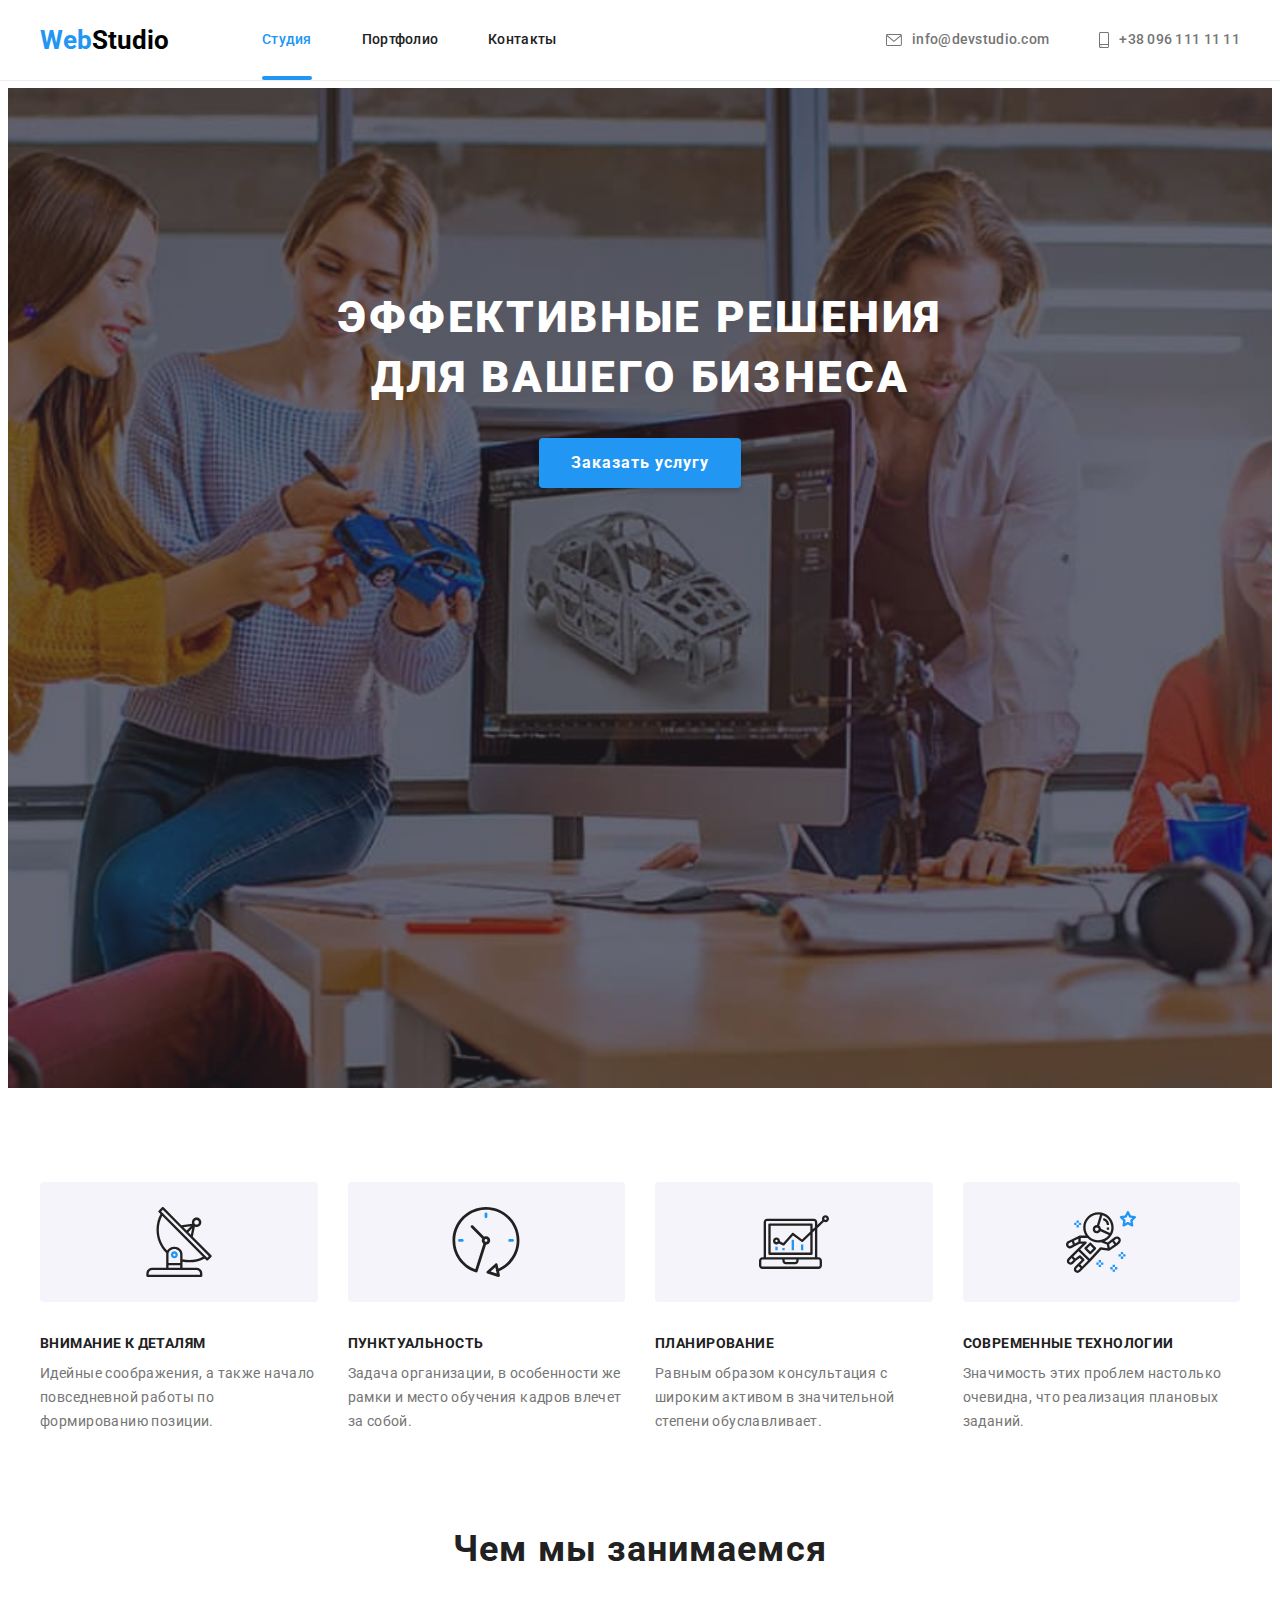
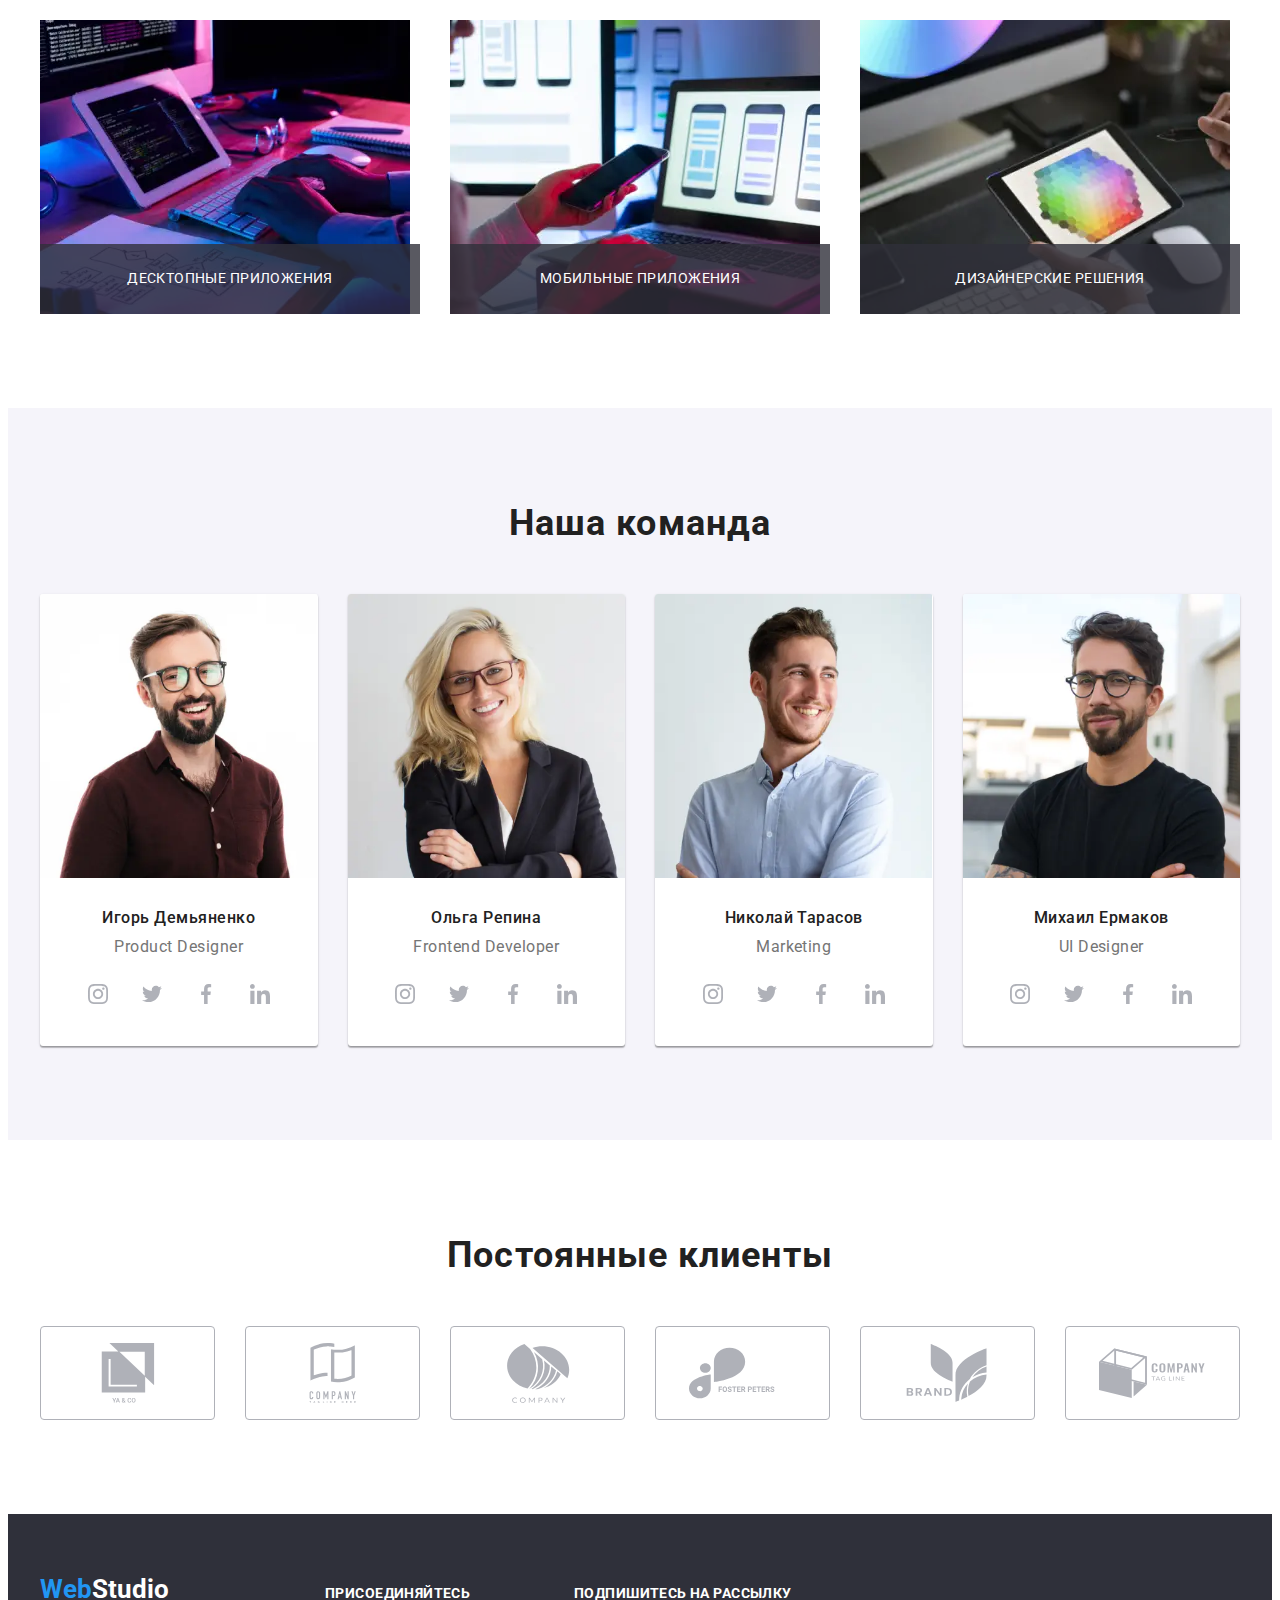
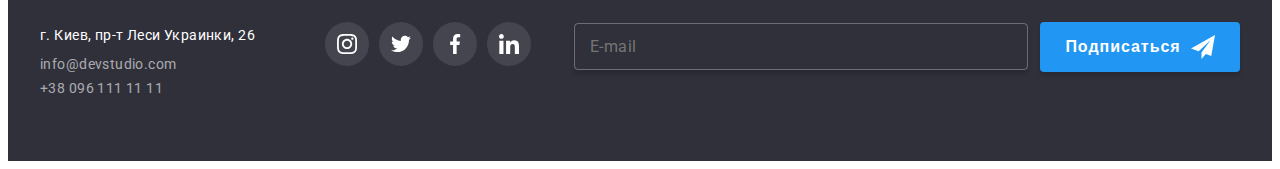
==== commit 69741088: "Адаптивная графика" ====
--- a/index.html
+++ b/index.html
@@ -269,13 +269,20 @@
                 <ul class="team__list">
                     <!--Игорь Демьяненко-->
                     <li class="team__item">
-                        
-                        <img srcset="./img/igor-450_x1.jpg 460w,
-                                            ./img/igor-900_x2.jpg 920w,
-                                            ./img/igor-1350_x3.jpg 1350w
-                                        " src="./img/igor-450_x1.jpg" alt="фото Игорь Демьяненко"
-                                sizes="(min-width: 1200px) 30vw, (min-width: 768px) 50vw, 90vw" />
-                   
+                        <picture>
+                            <source srcset="./img/igor-450_x1.webp 1x,
+                                            ./img/igor-900_x2.webp 2x,
+                                            ./img/igor-1350_x3.webp 3x" 
+                                type="image/webp" />
+                            
+                            <img srcset="./img/igor-450_x1.jpg 1x,
+                                        ./img/igor-900_x2.jpg 2x,
+                                        ./img/igor-1350_x3.jpg 3x" 
+                                src="./img/igor-450_x1.jpg" 
+                                alt="фото Игорь Демьяненко"
+                                max-width: "450" />
+                        </picture>
+        
                         <div class="team__card">
                             <h3 class="team__title">Игорь Демьяненко</h3>
                             <p lang="en" class="team__text">Product Designer</p>
@@ -318,13 +325,21 @@
         
                     <!--Ольга Репина-->
                     <li class="team__item">
-                        
-                        <img srcset="./img/olga-450_x1.jpg 460w,
-                                            ./img/olga-900_x2.jpg 920w,
-                                            ./img/olga-1350_x3.jpg 1350w
-                                        " src="./img/olga-450_x1.jpg" alt="фото Ольга Репина"
-                                sizes="(min-width: 1200px) 30vw, (min-width: 768px) 50vw, 90vw" />
-                
+        
+                        <picture>
+                            <source srcset="./img/olga-450_x1.webp 1x,
+                                            ./img/olga-900_x2.webp 2x,
+                                            ./img/olga-1350_x3.webp 3x" 
+                                type="image/webp" />
+                        
+                            <img srcset="./img/olga-450_x1.jpg 1x,
+                                        ./img/olga-900_x2.jpg 2x,
+                                        ./img/olga-1350_x3.jpg 3x" 
+                                src="./img/olga-450_x1.jpg"
+                                alt="фото Игорь Демьяненко" 
+                                max-width: "450" />
+                        </picture>
+        
                         <div class="team__card">
                             <h3 class="team__title">Ольга Репина</h3>
                             <p lang="en" class="team__text">Frontend Developer</p>
@@ -367,13 +382,21 @@
         
                     <!--Николай Тарасов-->
                     <li class="team__item">
-            
-                        <img srcset="./img/nikolay-450_x1.jpg 460w,
-                                            ./img/nikolay-900_x2.jpg 920w,
-                                            ./img/nikolay-1350_x3.jpg 1350w
-                                        " src="./img/nikolay-450_x1.jpg" alt="фото Николай Тарасов"
-                                sizes="(min-width: 1200px) 30vw, (min-width: 768px) 50vw, 90vw" />
-       
+        
+                        <picture>
+                            <source srcset="./img/nikolay-450_x1.webp 1x,
+                                            ./img/nikolay-900_x2.webp 2x,
+                                            ./img/nikolay-1350_x3.webp 3x" 
+                                    type="image/webp" />
+                        
+                            <img srcset="./img/nikolay-450_x1.jpg 1x,
+                                        ./img/nikolay-900_x2.jpg 2x,
+                                        ./img/nikolay-1350_x3.jpg 3x" 
+                                src="./img/nikolay-450_x1.jpg"
+                                alt="фото Игорь Демьяненко" 
+                                max-width: "450" />
+                        </picture>
+        
                         <div class="team__card">
                             <h3 class="team__title">Николай Тарасов</h3>
                             <p lang="en" class="team__text">Marketing</p>
@@ -416,13 +439,21 @@
         
                     <!--Михаил Ермаков-->
                     <li class="team__item">
-                  
-                        <img srcset="./img/mickel-450_x1.jpg 460w,
-                                            ./img/mickel-900_x2.jpg 920w,
-                                            ./img/mickel-1350_x3.jpg 1350w
-                                        " src="./img/mickel-450_x1.jpg" alt="фото Михаил Ермаков"
-                                sizes="(min-width: 1200px) 30vw, (min-width: 768px) 50vw, 90vw" />
-
+        
+                        <picture>
+                            <source srcset="./img/mickel-450_x1.webp 1x,
+                                            ./img/mickel-900_x2.webp 2x,
+                                            ./img/mickel-1350_x3.webp 3x" 
+                                    type="image/webp" />
+                        
+                            <img srcset="./img/mickel-450_x1.jpg 1x,
+                                        ./img/mickel-900_x2.jpg 2x,
+                                        ./img/mickel-1350_x3.jpg 3x" 
+                                src="./img/mickel-450_x1.jpg"
+                                alt="фото Игорь Демьяненко" 
+                                max-width: "450" />
+                        </picture>
+        
                         <div class="team__card">
                             <h3 class="team__title">Михаил Ермаков</h3>
                             <p lang="en" class="team__text">UI Designer</p>
--- a/css/main.min.css
+++ b/css/main.min.css
@@ -1,2 +1,2 @@
-:root{--main-color: #757575;--secondary-color: #212121;--accent-color: #2196F3;--brand-white-color: #FFFFFF;--logo-black-color: #000000;--mail-footer-color: rgba(255, 255, 255, 0.6);--secondary-background: #F5F4FA;--footer-background: #2F303A;--icon-color: #AFB1B8;--header-border: #ECECEC;--gallery-border: #EEEEEE;--item-gap: 30px;--hero-max-width: 1600px;--hero-min-height: 600px;--shadow: 0px 2px 1px 0px rgba(0, 0, 0, 0.2), 0px 1px 1px 0px rgba(0, 0, 0, 0.14), 0px 1px 3px 0px rgba(0, 0, 0, 0.12);--shadow-hero-button: 0px 4px 4px 0px #00000026;--shadow-filter-button: 0px 2px 2px 0px rgba(0, 0, 0, 0.12), 0px 1px 2px 0px rgba(0, 0, 0, 0.08), 0px 3px 1px 0px rgba(0, 0, 0, 0.1);--shadow-modal: 0px 2px 1px 0px #00000033, 0px 1px 1px 0px #00000024, 0px 1px 3px 0px #0000001F;--shadow-gallery: 0px 2px 2px 0px rgba(0, 0, 0, 0.12), 0px 1px 2px 0px rgba(0, 0, 0, 0.08), 0px 3px 1px 0px rgba(0, 0, 0, 0.1)}h1,h2,h3,p{margin-top:0;margin-bottom:0}img{display:block;max-width:100%;height:auto}ul{padding:0;margin:0;list-style:none}a{text-decoration:none}.body{background-color:var(--brand-white-color);color:var(--main-color);font-family:Roboto, sans-serif;padding-top:60px}@media screen and (min-width: 768px){.body{padding-top:80px}}.conteiner{margin-left:auto;margin-right:auto;padding-left:15px;padding-right:15px;width:100%}@media screen and (min-width: 480px){.conteiner{width:480px}}@media screen and (min-width: 768px){.conteiner{width:768px}}@media screen and (min-width: 1200px){.conteiner{width:1200px}}.section__title{display:block;text-align:center;color:var(--secondary-color);font-weight:700;font-size:28px;line-height:1.17;letter-spacing:.03em;margin-bottom:30px}@media screen and (min-width: 1200px){.section__title{color:var(--secondary-color);font-weight:700;font-size:36px;line-height:1.17;letter-spacing:.03em;margin-bottom:50px}}.visually-hiden{position:absolute;width:1px;height:1px;margin:-1px;border:0;padding:0;clip:rect(0 0 0 0);overflow:hidden}.header{position:fixed;z-index:9;top:0;left:0;width:100%;display:flex;align-items:center;background-color:var(--brand-white-color);border-bottom:1px solid var(--header-border);min-height:60px}@media screen and (min-width: 768px){.header{min-height:80px}}.header-box{display:flex;align-items:center;justify-content:space-between}.logo{color:var(--accent-color);font-weight:700;font-size:26px;line-height:1.19;letter-spacing:.03}.logo--black{color:var(--logo-black-color)}.logo--white{color:var(--brand-white-color)}.nav{display:flex;align-items:center}@media screen and (max-width: 768px){.nav{justify-content:space-between;width:100%}}.nav-button{display:flex;align-items:center;justify-content:center;cursor:pointer;width:40px;height:40px;border:transparent;background-color:transparent}.menu-container .nav-button{align-self:flex-end}@media screen and (min-width: 768px){.nav-button{display:none}}.nav-button__icon{width:40px;height:40px;transition:fill 250ms cubic-bezier(0.4, 0, 0.2, 1)}.nav-button:hover .nav-button__icon,.nav-button:focus .nav-button__icon{fill:var(--accent-color)}.site-nav__icon{width:40px;height:40px;transition:fill 250ms cubic-bezier(0.4, 0, 0.2, 1)}.nav-button:hover .site-nav__icon,.nav-button:focus .site-nav__icon{fill:var(--accent-color)}@media screen and (max-width: 767px){.menu-container{position:absolute;left:0;top:0;z-index:10;display:flex;flex-direction:column;justify-content:space-between;width:100vw;height:100vh;background-color:var(--brand-white-color);padding-left:40px;padding-right:15px;padding-top:10px;padding-bottom:48px;transform:translateX(-100%);transition:transform 350ms cubic-bezier(0.4, 0, 0.2, 1)}.menu-container.is-open{transform:translateX(0)}}@media screen and (max-width: 767px){.site-nav{margin-bottom:auto}}@media screen and (min-width: 768px){.site-nav{display:flex;margin-left:88px}}@media screen and (min-width: 1200px){.site-nav{margin-left:93px}}@media screen and (max-width: 767px){.site-nav__item:not(:last-child){margin-bottom:32px}}@media screen and (min-width: 768px){.site-nav__item{position:relative;left:0;top:0}.site-nav__item:not(:last-child){margin-right:50px}}.site-nav__link{transition:color 250ms cubic-bezier(0.4, 0, 0.2, 1)}@media screen and (max-width: 767px){.site-nav__link{color:var(--secondary-color);font-weight:500;font-size:40px;line-height:1.17;letter-spacing:.02em;transition:color 250ms cubic-bezier(0.4, 0, 0.2, 1)}}@media screen and (min-width: 768px){.site-nav__link{color:var(--secondary-color);font-weight:500;font-size:14px;line-height:1.14;letter-spacing:.02em;display:block;padding-top:32px;padding-bottom:32px}}.site-nav__link:hover,.site-nav__link:focus{color:var(--accent-color)}.site-nav__link.site-nav__link--current{color:var(--accent-color)}@media screen and (min-width: 768px){.site-nav__link--current::after{position:absolute;left:0;bottom:0;display:inline-block;content:"";width:100%;height:4px;border-radius:2px;background-color:var(--accent-color)}}@media screen and (max-width: 767px){.site-contacts{margin-bottom:64px}}@media screen and (min-width: 768px){.site-contacts{display:none}}.site-contacts__item:not(:last-child){margin-bottom:32px}.site-contacts__link{color:var(--accent-color);font-weight:500;font-size:34px;line-height:1.17;letter-spacing:.02em;transition:color 250ms cubic-bezier(0.4, 0, 0.2, 1)}.site-contacts__link:hover,.site-contacts__link:focus{color:#188CE8}.site-contacts__mail{color:var(--main-color);font-weight:500;font-size:24px;line-height:1.17;letter-spacing:.02em;transition:color 250ms cubic-bezier(0.4, 0, 0.2, 1)}.site-contacts__mail:hover,.site-contacts__mail:focus{color:var(--accent-color)}@media screen and (max-width: 767px){.site-social{display:flex;align-items:center;flex-wrap:wrap}}@media screen and (min-width: 768px){.site-social{display:none}}@media screen and (min-width: 415px){.site-social__item:not(:last-child){padding-right:10px;border-right:1px solid rgba(33,33,33,0.2)}.site-social__item:not(:first-child){padding-left:10px}}.site-social__item:not(:last-child){padding-right:5px;border-right:1px solid rgba(33,33,33,0.2)}.site-social__item:not(:first-child){padding-left:5px}.site-social__link{color:var(--accent-color);font-weight:500;font-size:18px;line-height:1.22;letter-spacing:.02em;transition:color 250ms cubic-bezier(0.4, 0, 0.2, 1)}@media screen and (max-width: 415px){.site-social__link{color:var(--accent-color);font-weight:500;font-size:14px;line-height:1.22;letter-spacing:.02em}}.site-social__link:hover,.site-social__link:focus{color:#188CE8}@media screen and (max-width: 767px){.contacts-nav{display:none}}@media screen and (min-width: 768px){.contacts-nav{display:block}}@media screen and (min-width: 1200px){.contacts-nav{display:inline-flex}}@media screen and (max-width: 1199px){.contacts-nav__item:not(:last-child){margin-bottom:10px}}@media screen and (min-width: 1200px){.contacts-nav__item:not(:last-child){margin-right:50px}}.contacts-nav__link{display:inline-flex;transition:color 250ms cubic-bezier(0.4, 0, 0.2, 1)}@media screen and (max-width: 1199px){.contacts-nav__link{color:var(--main-color);font-weight:500;font-size:12px;line-height:1.17;letter-spacing:.02em}}@media screen and (min-width: 1200px){.contacts-nav__link{color:var(--main-color);font-weight:500;font-size:14px;line-height:1.14;letter-spacing:.02em;padding-top:32px;padding-bottom:32px}}.contacts-nav__link:hover,.contacts-nav__link:focus{color:var(--accent-color)}.contacts-nav__icon-mail{fill:var(--main-color);align-self:center;transition:fill 250ms cubic-bezier(0.4, 0, 0.2, 1)}@media screen and (max-width: 1199px){.contacts-nav__icon-mail{width:14px;height:10px;margin-right:8px}}@media screen and (min-width: 1200px){.contacts-nav__icon-mail{color:var(--main-color);font-weight:500;font-size:14px;line-height:1.14;letter-spacing:.02em;width:16px;height:12px;margin-right:10px}}.contacts-nav__link:hover .contacts-nav__icon-mail,.contacts-nav__link:focus .contacts-nav__icon-mail{fill:var(--accent-color)}.contacts-nav__icon-phone{fill:var(--main-color);align-self:center;transition:fill 250ms cubic-bezier(0.4, 0, 0.2, 1)}@media screen and (max-width: 1199px){.contacts-nav__icon-phone{width:10px;height:14px;margin-right:8px}}@media screen and (min-width: 1200px){.contacts-nav__icon-phone{color:var(--main-color);font-weight:500;font-size:14px;line-height:1.14;letter-spacing:.02em;width:10px;height:16px;margin-right:10px}}.contacts-nav__link:hover .contacts-nav__icon-phone,.contacts-nav__link:focus .contacts-nav__icon-phone{fill:var(--accent-color)}.hero{background-color:var(--footer-background);text-align:center;margin-left:auto;margin-right:auto;max-width:1600px;min-height:400px;padding-top:118px;padding-bottom:118px;background-image:linear-gradient(to right, rgba(47,48,58,0.4), rgba(47,48,58,0.4)),url(../img/hero-mobile_x1.jpg);background-repeat:no-repeat;background-position:center;background-size:cover}@media (min-device-pixel-ratio: 2), (-webkit-min-device-pixel-ratio: 2), (min-resolution: 192dpi), (min-resolution: 2dppx){.hero{background-image:linear-gradient(to right, rgba(47,48,58,0.4), rgba(47,48,58,0.4)),url("../img/hero-mobile_x2.jpg")}}@media (min-device-pixel-ratio: 3), (-webkit-min-device-pixel-ratio: 3), (min-resolution: 288dpi), (min-resolution: 3dppx){.hero{background-image:linear-gradient(to right, rgba(47,48,58,0.4), rgba(47,48,58,0.4)),url("../img/hero-mobile_x3.jpg")}}@media screen and (min-width: 786px){.hero{background-image:linear-gradient(to right, rgba(47,48,58,0.4), rgba(47,48,58,0.4)),url(../img/hero-tablet_x1.jpg)}}@media screen and (min-width: 786px) and (min-device-pixel-ratio: 2), screen and (min-width: 786px) and (-webkit-min-device-pixel-ratio: 2), screen and (min-width: 786px) and (min-resolution: 192dpi), screen and (min-width: 786px) and (min-resolution: 2dppx){.hero{background-image:linear-gradient(to right, rgba(47,48,58,0.4), rgba(47,48,58,0.4)),url("../img/hero-tablet_x2.jpg")}}@media screen and (min-width: 786px) and (min-device-pixel-ratio: 3), screen and (min-width: 786px) and (-webkit-min-device-pixel-ratio: 3), screen and (min-width: 786px) and (min-resolution: 288dpi), screen and (min-width: 786px) and (min-resolution: 3dppx){.hero{background-image:linear-gradient(to right, rgba(47,48,58,0.4), rgba(47,48,58,0.4)),url("../img/hero-tablet_x3.jpg")}}@media screen and (min-width: 1200px){.hero{min-height:600px;padding-top:200px;padding-bottom:200px;background-image:linear-gradient(to right, rgba(47,48,58,0.4), rgba(47,48,58,0.4)),url(../img/hero-desktop_x1.jpg)}}@media screen and (min-width: 1200px) and (min-device-pixel-ratio: 2), screen and (min-width: 1200px) and (-webkit-min-device-pixel-ratio: 2), screen and (min-width: 1200px) and (min-resolution: 192dpi), screen and (min-width: 1200px) and (min-resolution: 2dppx){.hero{background-image:linear-gradient(to right, rgba(47,48,58,0.4), rgba(47,48,58,0.4)),url("../img/hero-desktop_x2.jpg")}}@media screen and (min-width: 1200px) and (min-device-pixel-ratio: 3), screen and (min-width: 1200px) and (-webkit-min-device-pixel-ratio: 3), screen and (min-width: 1200px) and (min-resolution: 288dpi), screen and (min-width: 1200px) and (min-resolution: 3dppx){.hero{background-image:linear-gradient(to right, rgba(47,48,58,0.4), rgba(47,48,58,0.4)),url("../img/hero-desktop_x3.jpg")}}.hero__title{color:var(--brand-white-color);font-weight:900;font-size:26px;line-height:1.62;letter-spacing:.06em;text-transform:uppercase;margin-bottom:30px}@media screen and (min-width: 1200px){.hero__title{color:var(--brand-white-color);font-weight:900;font-size:44px;line-height:1.36;letter-spacing:.06em}}.hero__button{background-color:var(--accent-color);font-family:inherit;color:var(--brand-white-color);font-weight:700;font-size:16px;line-height:1.88;letter-spacing:.02em;display:inline-block;align-items:center;cursor:pointer;text-align:center;letter-spacing:0.06em;border:transparent;border-top-left-radius:4px;border-top-right-radius:4px;border-bottom-left-radius:4px;border-bottom-right-radius:4px;padding:10px 32px;box-shadow:var(--shadow-hero-button);transition:background-color 250ms cubic-bezier(0.4, 0, 0.2, 1)}.hero__button:hover,.hero__button:focus{background-color:#188CE8}.features{padding-top:60px;padding-bottom:60px}@media screen and (min-width: 1200px){.features{padding-top:94px;padding-bottom:0}}.features__list{display:block}@media screen and (min-width: 768px){.features__list{display:flex;flex-wrap:wrap;justify-content:center;margin-right:calc( -1 * var(--item-gap));margin-bottom:calc( -1 * var(--item-gap))}}.features__item{color:var(--main-color);font-weight:400;font-size:14px;line-height:1.71;letter-spacing:.03em}@media screen and (max-width: 767px){.features__item:not(:last-child){margin-bottom:var(--item-gap)}}@media screen and (min-width: 768px){.features__item{flex-basis:calc(100% / 2 - var(--item-gap));margin-right:var(--item-gap);margin-bottom:var(--item-gap)}}@media screen and (min-width: 1200px){.features__item{flex-basis:calc(100% / 4 - var(--item-gap))}}.features__box{display:flex;align-items:center;height:120px;background-color:var(--secondary-background);margin-bottom:var(--item-gap);border-radius:4px;justify-content:center}.features__icon{width:70px;height:70px}.features__title{color:var(--secondary-color);font-weight:700;font-size:14px;line-height:1.14;letter-spacing:.03em;text-transform:uppercase;display:inline-block;margin-bottom:10px}@media screen and (max-width: 767px){.features__title{display:block;text-align:center}}@media screen and (max-width: 1199px){.work{display:none}}@media screen and (min-width: 1200px){.work{padding-top:94px;padding-bottom:94px}}.work__list{display:flex;align-items:center;justify-content:center;margin-right:calc( -1 * var(--item-gap))}.work__item{flex-basis:calc(100% / 3 - var(--item-gap));margin-right:var(--item-gap)}.work__thumb{display:block;position:relative;left:0;top:0}.work__text{display:block;position:absolute;left:0;bottom:0;color:var(--brand-white-color);font-weight:400;font-size:14px;line-height:1.14;letter-spacing:.03em;width:100%;padding-top:27px;padding-bottom:27px;margin-bottom:0;background-color:rgba(47,48,58,0.8);text-align:center}.team{background-color:var(--secondary-background)}@media screen and (max-width: 1199px){.team{padding-top:60px;padding-bottom:60px}}@media screen and (min-width: 1200px){.team{padding-top:94px;padding-bottom:94px}}.team__list{display:block}@media screen and (min-width: 768px){.team__list{display:flex;align-items:center;flex-wrap:wrap;justify-content:center;margin-right:calc( -1 * var(--item-gap));margin-bottom:calc( -1 * var(--item-gap))}}.team__item{max-width:450px;text-align:center;color:var(--main-color);font-weight:400;font-size:16px;line-height:1.19;letter-spacing:.03em;background-color:var(--brand-white-color);box-shadow:var(--shadow);border-radius:3px;overflow:hidden}@media screen and (max-width: 768px){.team__item:not(:last-child){margin-bottom:var(--item-gap)}}@media screen and (min-width: 768px){.team__item{flex-basis:calc(100% / 2 - var(--item-gap));margin-right:var(--item-gap);margin-bottom:var(--item-gap)}}@media screen and (min-width: 1200px){.team__item{flex-basis:calc(100% / 4 - var(--item-gap))}}.team__card{padding-top:30px;padding-bottom:30px}.team__title{color:var(--secondary-color);font-weight:500;font-size:16px;line-height:1.19;letter-spacing:.03em;text-align:center;display:inline-block;margin-bottom:10px}.team__text{display:block;margin-bottom:16px}.social{display:flex;align-items:center;justify-content:center}.social__item{margin-right:10px}.social__item:last-child{margin-right:0}.social__link{display:flex;align-items:center;height:44px;width:44px;background-color:transparent;border-radius:50%;justify-content:center;transition:background-color 250ms cubic-bezier(0.4, 0, 0.2, 1)}.social__link:hover,.social__link:focus{background-color:var(--accent-color)}.social__icon{width:20px;height:20px;fill:var(--icon-color);transition:fill 250ms cubic-bezier(0.4, 0, 0.2, 1)}.social__link:hover .social__icon,.social__link:focus .social__icon{fill:var(--brand-white-color)}.client{padding-top:60px;padding-bottom:60px}@media screen and (min-width: 1200px){.client{padding-top:94px;padding-bottom:94px}}.client__list{display:flex;align-items:center;flex-wrap:wrap;justify-content:center;margin-right:calc( -1 * var(--item-gap));margin-bottom:calc( -1 * var(--item-gap))}.client__item{flex-basis:calc(100% / 2 - var(--item-gap));margin-right:var(--item-gap);margin-bottom:var(--item-gap)}@media screen and (min-width: 768px){.client__item{flex-basis:calc(100% / 3 - var(--item-gap))}}@media screen and (min-width: 1200px){.client__item{flex-basis:calc(100% / 6 - var(--item-gap))}}.client__link{display:flex;align-items:center;height:92px;max-width:226px;border:1px solid var(--icon-color);background-color:transparent;border-radius:4px;justify-content:center;transition:border-color 250ms cubic-bezier(0.4, 0, 0.2, 1)}.client__link:hover,.client__link:focus{border-color:var(--accent-color)}.client__icon{width:106px;height:60px;fill:var(--icon-color);transition:fill 250ms cubic-bezier(0.4, 0, 0.2, 1)}.client__box:hover .client__icon,.client__box:focus .client__icon{fill:var(--accent-color)}.filter{margin-bottom:40px}@media screen and (min-width: 768px){.filter{margin-bottom:30px}}@media screen and (min-width: 1200px){.filter{margin-bottom:50px}}.filter__list{display:flex;align-items:center;flex-wrap:wrap;align-items:baseline}@media screen and (min-width: 768px){.filter__list{justify-content:center;margin-bottom:0}}.filter__item{color:var(--main-color);font-weight:400;font-size:16px;line-height:1.88;letter-spacing:.03em}.filter__item:not(:last-child){margin-right:8px}.filter__item:nth-child(-n+3){margin-bottom:15px}.filter__item:nth-child(2n){margin-right:0}@media screen and (min-width: 392px){.filter__item:not(:last-child){margin-right:8px}.filter__item:nth-child(3n){margin-right:0}}@media screen and (min-width: 768px){.filter__item:not(:last-child){margin-right:8px;margin-bottom:0}}.btn{background-color:var(--secondary-background);cursor:pointer;border:transparent;font-family:inherit;color:var(--secondary-color);font-weight:500;font-size:16px;line-height:1.63;letter-spacing:.03em;text-align:center;display:inline-block;padding:6px 22px;border-top-left-radius:4px;border-top-right-radius:4px;border-bottom-left-radius:4px;border-bottom-right-radius:4px;transition:color 250ms cubic-bezier(0.4, 0, 0.2, 1),background-color 250ms cubic-bezier(0.4, 0, 0.2, 1),box-shadow 250ms cubic-bezier(0.4, 0, 0.2, 1)}.btn:hover,.btn:focus{color:var(--brand-white-color);background-color:var(--accent-color);box-shadow:var(--shadow-filter-button)}.gallery{padding-top:60px;padding-bottom:60px}@media screen and (min-width: 1200px){.gallery{padding-top:94px;padding-bottom:94px}}.gallery__list{display:block}@media screen and (min-width: 768px){.gallery__list{display:flex;flex-wrap:wrap;margin-right:calc( -1 * var(--item-gap));margin-bottom:calc( -1 * var(--item-gap))}}.gallery__item{background-color:var(--brand-white-color);max-width:450px}@media screen and (max-width: 767px){.gallery__item:not(:last-child){margin-bottom:var(--item-gap)}}@media screen and (min-width: 768px){.gallery__item{flex-basis:calc(100% / 2 - var(--item-gap));margin-right:var(--item-gap);margin-bottom:var(--item-gap)}}@media screen and (min-width: 1200px){.gallery__item{flex-basis:calc(100% / 3 - var(--item-gap))}}.gallery__link{display:block;height:100%;transition:box-shadow 250ms cubic-bezier(0.4, 0, 0.2, 1)}.gallery__link:hover,.gallery__link:focus{box-shadow:var(--shadow-gallery);cursor:pointer}.gallery-thumb{position:relative;left:0;top:0;overflow:hidden}.gallery-thumb__text{position:absolute;left:0;top:100%;display:flex;align-items:center;color:var(--brand-white-color);font-weight:400;font-size:16px;line-height:1.56;letter-spacing:.03em;text-align:left;padding:24px;width:100%;height:100%;background-color:rgba(33,150,243,0.9);z-index:8;transition:transform 250ms cubic-bezier(0.4, 0, 0.2, 1)}@media screen and (min-width: 415px){.gallery-thumb__text{color:var(--brand-white-color);font-weight:400;font-size:18px;line-height:1.56;letter-spacing:.03em}}.gallery__link:hover .gallery-thumb__text,.gallery__link:focus .gallery-thumb__text{transform:translateY(-100%)}.gallery-link__card{display:flex;flex-direction:column;height:100%}.gallery-card{color:var(--main-color);font-weight:400;font-size:16px;line-height:1.88;letter-spacing:.03em;flex-grow:1;padding:20px 24px;border:1px solid var(--gallery-border)}.gallery-card__title{color:var(--secondary-color);font-weight:700;font-size:18px;line-height:2;letter-spacing:.06em;display:inline-block;margin-bottom:4px}.footer{background-color:var(--footer-background);padding-top:60px;padding-bottom:60px}.footer--flex{display:block;text-align:center}@media screen and (min-width: 1200px){.footer--flex{display:flex;align-items:baseline}}@media screen and (max-width: 1199px){.footer__tablet{margin-bottom:60px}}@media screen and (min-width: 768px){.footer__tablet{display:flex;align-items:baseline;justify-content:space-around}}@media screen and (min-width: 768px){.footer__tablet{display:flex;align-items:baseline;justify-content:center;margin-right:auto}}@media screen and (max-width: 1199px){.footer-address{margin-bottom:60px}}@media screen and (min-width: 768px) and (max-width: 1199px){.footer-address{text-align:center;margin-right:165px}}@media screen and (min-width: 1200px){.footer-address{text-align:left;margin-right:70px}}.footer-net{text-align:center}@media screen and (min-width: 1200px){.footer-net{text-align:left}}.footer__title{color:var(--brand-white-color);font-weight:700;font-size:14px;line-height:1.14;letter-spacing:.03em;text-transform:uppercase;display:block;margin-bottom:20px}.footer--link{background-color:rgba(255,255,255,0.1);transition:background-color 250ms cubic-bezier(0.4, 0, 0.2, 1)}.footer--link:hover,.footer--link:focus{background-color:var(--accent-color)}.footer--icon{fill:var(--brand-white-color)}.address__item{margin-bottom:9px}.address__item:last-child{margin-bottom:0}.address__item:first-child{margin-top:20px}.adress__link{color:var(--brand-white-color);font-weight:400;font-size:14px;line-height:1.19;letter-spacing:.03em;transition:color 250ms cubic-bezier(0.4, 0, 0.2, 1)}.adress__link:hover,.adress__link:focus{color:var(--accent-color)}.contacts__link{color:var(--mail-footer-color);font-weight:400;font-size:14px;line-height:1.71;letter-spacing:.03em;transition:color 250ms cubic-bezier(0.4, 0, 0.2, 1)}.contacts__link:hover,.contacts__link:focus{color:var(--accent-color)}.subscribe{text-align:center;color:var(--main-color);font-weight:400;font-size:16px;line-height:1.25;letter-spacing:.03em}@media screen and (min-width: 1200px){.subscribe{text-align:left}}.subscribe-form{display:flex;align-items:center}@media screen and (max-width: 1199px){.subscribe-form{flex-direction:column}}.subscribe-mail{position:relative;display:flex}@media screen and (max-width: 1199px){.subscribe-mail{margin-bottom:20px}}@media screen and (min-width: 1200px){.subscribe-mail{margin-right:12px}}.subscribe-mail__label{position:absolute;left:16px;top:50%;transform:translate(0, -50%)}.subscribe-mail__input{padding:15px 16px 15px 78px;max-width:450px;border:1px solid rgba(255,255,255,0.3);border-radius:4px;box-shadow:0px 4px 4px 0px rgba(0,0,0,0.15);background-color:transparent;color:var(--brand-white-color)}@media screen and (min-width: 480px){.subscribe-mail__input{width:450px}}@media screen and (min-width: 1200px){.subscribe-mail__input{width:358px}}.subscribe-btn{display:flex;align-items:center;justify-content:center;cursor:pointer;width:200px;height:50px;border:transparent;border-radius:4px;box-shadow:0px 4px 4px 0px rgba(0,0,0,0.15);background-color:var(--accent-color);color:var(--brand-white-color);font-weight:700;font-size:16px;line-height:1.88;letter-spacing:.06em;text-align:center;transition:background-color 250ms cubic-bezier(0.4, 0, 0.2, 1)}.subscribe-btn:hover,.subscribe-btn:focus{background-color:#188CE8}.subscribe-btn__icon{width:24px;height:24px;fill:var(--brand-white-color);margin-left:10px}.backdrop{position:fixed;left:0;top:0;z-index:19;width:100%;height:100%;background-color:rgba(0,0,0,0.2);padding-left:3vw;padding-right:3vw;display:flex;align-items:center;justify-content:center;transition:opacity 300ms cubic-bezier(0.4, 0, 0.2, 1),visibility 300ms cubic-bezier(0.4, 0, 0.2, 1)}.modal{position:relative;z-index:20;transform:scale(1);border-radius:4px;box-shadow:var(--shadow-modal);background-color:var(--brand-white-color);padding-left:20px;padding-right:20px;padding-bottom:20px;padding-top:40px;max-width:100%;height:auto;transition:transform 300ms cubic-bezier(0.4, 0, 0.2, 1)}@media screen and (min-width: 480px){.modal{padding:40px}}@media screen and (min-width: 1200px){.modal{max-width:528px;min-height:581px}}.modal__button{position:absolute;right:8px;top:8px;z-index:2;display:flex;align-items:center;height:30px;width:30px;background-color:transparent;border-radius:50%;border-color:rgba(0,0,0,0.1);border-width:1px;border-style:solid;justify-content:center;cursor:pointer}.modal__icon-btn{width:18px;height:18px;fill:var(--logo-black-color);transition:fill 250ms cubic-bezier(0.4, 0, 0.2, 1)}.modal__button:hover .modal__icon-btn,.modal__button:focus .modal__icon-btn{fill:var(--accent-color)}.modal-form{color:var(--main-color);font-weight:400;font-size:12px;line-height:1.17;letter-spacing:.01em;text-align:left}.modal-form__title{display:block;margin-bottom:12px;color:var(--secondary-color);font-weight:700;font-size:20px;line-height:1.15;letter-spacing:.03em;text-align:center}.modal-form__field{position:relative;display:flex;flex-direction:column;margin-bottom:10px}.modal-form__label{margin-bottom:4px}.modal-form__input{padding:12px 16px 12px 35px;max-width:100%;border:1px solid rgba(33,33,33,0.2);border-radius:4px;transition:border-color 250ms cubic-bezier(0.4, 0, 0.2, 1)}.modal-form__fild-coments .modal-form__input{resize:none}.modal-form__input::placeholder{color:rgba(117,117,117,0.5)}.modal-form__input:hover,.modal-form__input:focus{border-color:var(--accent-color)}.modal-form__icon{position:absolute;pointer-events:none;width:18px;height:18px;left:12px;bottom:11px;fill:var(--logo-black-color);transition:fill 250ms cubic-bezier(0.4, 0, 0.2, 1)}.modal-form__input:hover+.modal-form__icon,.modal-form__input:focus+.modal-form__icon{fill:var(--accent-color)}.modal-form__fild-coments{margin-bottom:20px}.modal-form__coments{padding:12px}.modal-form__checkbox-field{display:flex;align-items:center;margin-bottom:15px}@media screen and (min-width: 460px){.modal-form__checkbox-field{margin-bottom:30px}}.modal-form__checkbox-label{display:flex;align-items:center;color:var(--main-color);font-weight:400;font-size:10px;line-height:1.17;letter-spacing:.01em}@media screen and (min-width: 425px){.modal-form__checkbox-label{color:var(--main-color);font-weight:400;font-size:12px;line-height:1.17;letter-spacing:.01em}}@media screen and (min-width: 1200px){.modal-form__checkbox-label{color:var(--main-color);font-weight:400;font-size:14px;line-height:1.71;letter-spacing:.03em}}.modal-form__checkbox-input{position:absolute;-webkit-appearance:none;-moz-appearance:none;appearance:none}.modal-form__checkbox-icon{width:16px;height:15px;border:2px solid var(--logo-black-color);border-radius:2px;fill:transparent;background-color:transparent;margin-right:8px;cursor:pointer;transition:background-color 250ms cubic-bezier(0.4, 0, 0.2, 1),border-color 250ms cubic-bezier(0.4, 0, 0.2, 1),fill 250ms cubic-bezier(0.4, 0, 0.2, 1)}.modal-form__checkbox-input:checked+.modal-form__checkbox-label>.modal-form__checkbox-icon{border-color:var(--accent-color);background-color:var(--accent-color);fill:var(--brand-white-color)}.modal-form__link{color:var(--accent-color);margin-left:2px}@media screen and (min-width: 425px){.modal-form__link{margin-left:3px}}.modal-form__btn{display:block;align-items:center;text-align:center;margin-left:auto;margin-right:auto;width:200px;height:50px;border:transparent;border-radius:4px;box-shadow:0px 4px 4px 0px rgba(0,0,0,0.15);background-color:var(--accent-color);cursor:pointer;color:var(--brand-white-color);font-weight:700;font-size:16px;line-height:1.88;letter-spacing:.06em;transition:background-color 250ms cubic-bezier(0.4, 0, 0.2, 1)}.modal-form__btn:hover,.modal-form__btn:focus{background-color:#188CE8}.backdrop.is-hidden{opacity:0;pointer-events:none;visibility:hidden}.backdrop.is-hidden .modal{transform:scale(0.5)}
+:root{--main-color: #757575;--secondary-color: #212121;--accent-color: #2196F3;--brand-white-color: #FFFFFF;--logo-black-color: #000000;--mail-footer-color: rgba(255, 255, 255, 0.6);--secondary-background: #F5F4FA;--footer-background: #2F303A;--icon-color: #AFB1B8;--header-border: #ECECEC;--gallery-border: #EEEEEE;--item-gap: 30px;--hero-max-width: 1600px;--hero-min-height: 600px;--shadow: 0px 2px 1px 0px rgba(0, 0, 0, 0.2), 0px 1px 1px 0px rgba(0, 0, 0, 0.14), 0px 1px 3px 0px rgba(0, 0, 0, 0.12);--shadow-hero-button: 0px 4px 4px 0px #00000026;--shadow-filter-button: 0px 2px 2px 0px rgba(0, 0, 0, 0.12), 0px 1px 2px 0px rgba(0, 0, 0, 0.08), 0px 3px 1px 0px rgba(0, 0, 0, 0.1);--shadow-modal: 0px 2px 1px 0px #00000033, 0px 1px 1px 0px #00000024, 0px 1px 3px 0px #0000001F;--shadow-gallery: 0px 2px 2px 0px rgba(0, 0, 0, 0.12), 0px 1px 2px 0px rgba(0, 0, 0, 0.08), 0px 3px 1px 0px rgba(0, 0, 0, 0.1)}h1,h2,h3,p{margin-top:0;margin-bottom:0}img{display:block;max-width:100%;height:auto}ul{padding:0;margin:0;list-style:none}a{text-decoration:none}.body{background-color:var(--brand-white-color);color:var(--main-color);font-family:Roboto, sans-serif;padding-top:60px}@media screen and (min-width: 768px){.body{padding-top:80px}}.conteiner{margin-left:auto;margin-right:auto;padding-left:15px;padding-right:15px;width:100%}@media screen and (min-width: 480px){.conteiner{width:480px}}@media screen and (min-width: 768px){.conteiner{width:768px}}@media screen and (min-width: 1200px){.conteiner{width:1200px}}.section__title{display:block;text-align:center;color:var(--secondary-color);font-weight:700;font-size:28px;line-height:1.17;letter-spacing:.03em;margin-bottom:30px}@media screen and (min-width: 1200px){.section__title{color:var(--secondary-color);font-weight:700;font-size:36px;line-height:1.17;letter-spacing:.03em;margin-bottom:50px}}.visually-hiden{position:absolute;width:1px;height:1px;margin:-1px;border:0;padding:0;clip:rect(0 0 0 0);overflow:hidden}.header{position:fixed;z-index:9;top:0;left:0;width:100%;display:flex;align-items:center;background-color:var(--brand-white-color);border-bottom:1px solid var(--header-border);min-height:60px}@media screen and (min-width: 768px){.header{min-height:80px}}.header-box{display:flex;align-items:center;justify-content:space-between}.logo{color:var(--accent-color);font-weight:700;font-size:26px;line-height:1.19;letter-spacing:.03}.logo--black{color:var(--logo-black-color)}.logo--white{color:var(--brand-white-color)}.nav{display:flex;align-items:center}@media screen and (max-width: 768px){.nav{justify-content:space-between;width:100%}}.nav-button{display:flex;align-items:center;justify-content:center;cursor:pointer;width:40px;height:40px;border:transparent;background-color:transparent}.menu-container .nav-button{align-self:flex-end}@media screen and (min-width: 768px){.nav-button{display:none}}.nav-button__icon{width:40px;height:40px;transition:fill 250ms cubic-bezier(0.4, 0, 0.2, 1)}.nav-button:hover .nav-button__icon,.nav-button:focus .nav-button__icon{fill:var(--accent-color)}.site-nav__icon{width:40px;height:40px;transition:fill 250ms cubic-bezier(0.4, 0, 0.2, 1)}.nav-button:hover .site-nav__icon,.nav-button:focus .site-nav__icon{fill:var(--accent-color)}@media screen and (max-width: 767px){.menu-container{position:absolute;left:0;top:0;z-index:10;display:flex;flex-direction:column;justify-content:space-between;width:100vw;height:100vh;background-color:var(--brand-white-color);padding-left:40px;padding-right:15px;padding-top:10px;padding-bottom:48px;transform:translateX(-100%);transition:transform 350ms cubic-bezier(0.4, 0, 0.2, 1)}.menu-container.is-open{transform:translateX(0)}}@media screen and (max-width: 767px){.site-nav{margin-bottom:auto}}@media screen and (min-width: 768px){.site-nav{display:flex;margin-left:88px}}@media screen and (min-width: 1200px){.site-nav{margin-left:93px}}@media screen and (max-width: 767px){.site-nav__item:not(:last-child){margin-bottom:32px}}@media screen and (min-width: 768px){.site-nav__item{position:relative;left:0;top:0}.site-nav__item:not(:last-child){margin-right:50px}}.site-nav__link{transition:color 250ms cubic-bezier(0.4, 0, 0.2, 1)}@media screen and (max-width: 767px){.site-nav__link{color:var(--secondary-color);font-weight:500;font-size:40px;line-height:1.17;letter-spacing:.02em;transition:color 250ms cubic-bezier(0.4, 0, 0.2, 1)}}@media screen and (min-width: 768px){.site-nav__link{color:var(--secondary-color);font-weight:500;font-size:14px;line-height:1.14;letter-spacing:.02em;display:block;padding-top:32px;padding-bottom:32px}}.site-nav__link:hover,.site-nav__link:focus{color:var(--accent-color)}.site-nav__link.site-nav__link--current{color:var(--accent-color)}@media screen and (min-width: 768px){.site-nav__link--current::after{position:absolute;left:0;bottom:0;display:inline-block;content:"";width:100%;height:4px;border-radius:2px;background-color:var(--accent-color)}}@media screen and (max-width: 767px){.site-contacts{margin-bottom:64px}}@media screen and (min-width: 768px){.site-contacts{display:none}}.site-contacts__item:not(:last-child){margin-bottom:32px}.site-contacts__link{color:var(--accent-color);font-weight:500;font-size:34px;line-height:1.17;letter-spacing:.02em;transition:color 250ms cubic-bezier(0.4, 0, 0.2, 1)}.site-contacts__link:hover,.site-contacts__link:focus{color:#188CE8}.site-contacts__mail{color:var(--main-color);font-weight:500;font-size:24px;line-height:1.17;letter-spacing:.02em;transition:color 250ms cubic-bezier(0.4, 0, 0.2, 1)}.site-contacts__mail:hover,.site-contacts__mail:focus{color:var(--accent-color)}@media screen and (max-width: 767px){.site-social{display:flex;align-items:center;flex-wrap:wrap}}@media screen and (min-width: 768px){.site-social{display:none}}@media screen and (min-width: 415px){.site-social__item:not(:last-child){padding-right:10px;border-right:1px solid rgba(33,33,33,0.2)}.site-social__item:not(:first-child){padding-left:10px}}.site-social__item:not(:last-child){padding-right:5px;border-right:1px solid rgba(33,33,33,0.2)}.site-social__item:not(:first-child){padding-left:5px}.site-social__link{color:var(--accent-color);font-weight:500;font-size:18px;line-height:1.22;letter-spacing:.02em;transition:color 250ms cubic-bezier(0.4, 0, 0.2, 1)}@media screen and (max-width: 415px){.site-social__link{color:var(--accent-color);font-weight:500;font-size:14px;line-height:1.22;letter-spacing:.02em}}.site-social__link:hover,.site-social__link:focus{color:#188CE8}@media screen and (max-width: 767px){.contacts-nav{display:none}}@media screen and (min-width: 768px){.contacts-nav{display:block}}@media screen and (min-width: 1200px){.contacts-nav{display:inline-flex}}@media screen and (max-width: 1199px){.contacts-nav__item:not(:last-child){margin-bottom:10px}}@media screen and (min-width: 1200px){.contacts-nav__item:not(:last-child){margin-right:50px}}.contacts-nav__link{display:inline-flex;transition:color 250ms cubic-bezier(0.4, 0, 0.2, 1)}@media screen and (max-width: 1199px){.contacts-nav__link{color:var(--main-color);font-weight:500;font-size:12px;line-height:1.17;letter-spacing:.02em}}@media screen and (min-width: 1200px){.contacts-nav__link{color:var(--main-color);font-weight:500;font-size:14px;line-height:1.14;letter-spacing:.02em;padding-top:32px;padding-bottom:32px}}.contacts-nav__link:hover,.contacts-nav__link:focus{color:var(--accent-color)}.contacts-nav__icon-mail{fill:var(--main-color);align-self:center;transition:fill 250ms cubic-bezier(0.4, 0, 0.2, 1)}@media screen and (max-width: 1199px){.contacts-nav__icon-mail{width:14px;height:10px;margin-right:8px}}@media screen and (min-width: 1200px){.contacts-nav__icon-mail{color:var(--main-color);font-weight:500;font-size:14px;line-height:1.14;letter-spacing:.02em;width:16px;height:12px;margin-right:10px}}.contacts-nav__link:hover .contacts-nav__icon-mail,.contacts-nav__link:focus .contacts-nav__icon-mail{fill:var(--accent-color)}.contacts-nav__icon-phone{fill:var(--main-color);align-self:center;transition:fill 250ms cubic-bezier(0.4, 0, 0.2, 1)}@media screen and (max-width: 1199px){.contacts-nav__icon-phone{width:10px;height:14px;margin-right:8px}}@media screen and (min-width: 1200px){.contacts-nav__icon-phone{color:var(--main-color);font-weight:500;font-size:14px;line-height:1.14;letter-spacing:.02em;width:10px;height:16px;margin-right:10px}}.contacts-nav__link:hover .contacts-nav__icon-phone,.contacts-nav__link:focus .contacts-nav__icon-phone{fill:var(--accent-color)}.hero{background-color:var(--footer-background);text-align:center;margin-left:auto;margin-right:auto;max-width:1600px;min-height:400px;padding-top:118px;padding-bottom:118px;background-image:linear-gradient(to right, rgba(47,48,58,0.4), rgba(47,48,58,0.4)),url(../img/hero-mobile_x1.jpg);background-repeat:no-repeat;background-position:center;background-size:cover}@media (min-device-pixel-ratio: 2), (-webkit-min-device-pixel-ratio: 2), (min-resolution: 192dpi), (min-resolution: 2dppx){.hero{background-image:linear-gradient(to right, rgba(47,48,58,0.4), rgba(47,48,58,0.4)),url("../img/hero-mobile_x2.jpg")}}@media (min-device-pixel-ratio: 3), (-webkit-min-device-pixel-ratio: 3), (min-resolution: 288dpi), (min-resolution: 3dppx){.hero{background-image:linear-gradient(to right, rgba(47,48,58,0.4), rgba(47,48,58,0.4)),url("../img/hero-mobile_x3.jpg")}}@media screen and (min-width: 786px){.hero{background-image:linear-gradient(to right, rgba(47,48,58,0.4), rgba(47,48,58,0.4)),url(../img/hero-tablet_x1.jpg)}}@media screen and (min-width: 786px) and (min-device-pixel-ratio: 2), screen and (min-width: 786px) and (-webkit-min-device-pixel-ratio: 2), screen and (min-width: 786px) and (min-resolution: 192dpi), screen and (min-width: 786px) and (min-resolution: 2dppx){.hero{background-image:linear-gradient(to right, rgba(47,48,58,0.4), rgba(47,48,58,0.4)),url("../img/hero-tablet_x2.jpg")}}@media screen and (min-width: 786px) and (min-device-pixel-ratio: 3), screen and (min-width: 786px) and (-webkit-min-device-pixel-ratio: 3), screen and (min-width: 786px) and (min-resolution: 288dpi), screen and (min-width: 786px) and (min-resolution: 3dppx){.hero{background-image:linear-gradient(to right, rgba(47,48,58,0.4), rgba(47,48,58,0.4)),url("../img/hero-tablet_x3.jpg")}}@media screen and (min-width: 1200px){.hero{min-height:600px;padding-top:200px;padding-bottom:200px;background-image:linear-gradient(to right, rgba(47,48,58,0.4), rgba(47,48,58,0.4)),url(../img/hero-desktop_x1.jpg)}}@media screen and (min-width: 1200px) and (min-device-pixel-ratio: 2), screen and (min-width: 1200px) and (-webkit-min-device-pixel-ratio: 2), screen and (min-width: 1200px) and (min-resolution: 192dpi), screen and (min-width: 1200px) and (min-resolution: 2dppx){.hero{background-image:linear-gradient(to right, rgba(47,48,58,0.4), rgba(47,48,58,0.4)),url("../img/hero-desktop_x2.jpg")}}@media screen and (min-width: 1200px) and (min-device-pixel-ratio: 3), screen and (min-width: 1200px) and (-webkit-min-device-pixel-ratio: 3), screen and (min-width: 1200px) and (min-resolution: 288dpi), screen and (min-width: 1200px) and (min-resolution: 3dppx){.hero{background-image:linear-gradient(to right, rgba(47,48,58,0.4), rgba(47,48,58,0.4)),url("../img/hero-desktop_x3.jpg")}}.hero__title{color:var(--brand-white-color);font-weight:900;font-size:26px;line-height:1.62;letter-spacing:.06em;text-transform:uppercase;margin-bottom:30px}@media screen and (min-width: 1200px){.hero__title{color:var(--brand-white-color);font-weight:900;font-size:44px;line-height:1.36;letter-spacing:.06em}}.hero__button{background-color:var(--accent-color);font-family:inherit;color:var(--brand-white-color);font-weight:700;font-size:16px;line-height:1.88;letter-spacing:.02em;display:inline-block;align-items:center;cursor:pointer;text-align:center;letter-spacing:0.06em;border:transparent;border-top-left-radius:4px;border-top-right-radius:4px;border-bottom-left-radius:4px;border-bottom-right-radius:4px;padding:10px 32px;box-shadow:var(--shadow-hero-button);transition:background-color 250ms cubic-bezier(0.4, 0, 0.2, 1)}.hero__button:hover,.hero__button:focus{background-color:#188CE8}.features{padding-top:60px;padding-bottom:60px}@media screen and (min-width: 1200px){.features{padding-top:94px;padding-bottom:0}}.features__list{display:block}@media screen and (min-width: 768px){.features__list{display:flex;flex-wrap:wrap;justify-content:center;margin-right:calc( -1 * var(--item-gap));margin-bottom:calc( -1 * var(--item-gap))}}.features__item{color:var(--main-color);font-weight:400;font-size:14px;line-height:1.71;letter-spacing:.03em}@media screen and (max-width: 767px){.features__item:not(:last-child){margin-bottom:var(--item-gap)}}@media screen and (min-width: 768px){.features__item{flex-basis:calc(100% / 2 - var(--item-gap));margin-right:var(--item-gap);margin-bottom:var(--item-gap)}}@media screen and (min-width: 1200px){.features__item{flex-basis:calc(100% / 4 - var(--item-gap))}}.features__box{display:flex;align-items:center;height:120px;background-color:var(--secondary-background);margin-bottom:var(--item-gap);border-radius:4px;justify-content:center}.features__icon{width:70px;height:70px}.features__title{color:var(--secondary-color);font-weight:700;font-size:14px;line-height:1.14;letter-spacing:.03em;text-transform:uppercase;display:inline-block;margin-bottom:10px}@media screen and (max-width: 767px){.features__title{display:block;text-align:center}}@media screen and (max-width: 1199px){.work{display:none}}@media screen and (min-width: 1200px){.work{padding-top:94px;padding-bottom:94px}}.work__list{display:flex;align-items:center;justify-content:center;margin-right:calc( -1 * var(--item-gap))}.work__item{flex-basis:calc(100% / 3 - var(--item-gap));margin-right:var(--item-gap)}.work__thumb{display:block;position:relative;left:0;top:0}.work__text{display:block;position:absolute;left:0;bottom:0;color:var(--brand-white-color);font-weight:400;font-size:14px;line-height:1.14;letter-spacing:.03em;width:100%;padding-top:27px;padding-bottom:27px;margin-bottom:0;background-color:rgba(47,48,58,0.8);text-align:center}.team{background-color:var(--secondary-background)}@media screen and (max-width: 1199px){.team{padding-top:60px;padding-bottom:60px}}@media screen and (min-width: 1200px){.team{padding-top:94px;padding-bottom:94px}}.team__list{display:block}@media screen and (min-width: 768px){.team__list{display:flex;align-items:center;flex-wrap:wrap;justify-content:center;margin-right:calc( -1 * var(--item-gap));margin-bottom:calc( -1 * var(--item-gap))}}.team__item{max-width:450px;text-align:center;color:var(--main-color);font-weight:400;font-size:16px;line-height:1.19;letter-spacing:.03em;background-color:var(--brand-white-color);box-shadow:var(--shadow);border-radius:3px;overflow:hidden}@media screen and (max-width: 768px){.team__item:not(:last-child){margin-bottom:var(--item-gap)}}@media screen and (min-width: 768px){.team__item{flex-basis:calc(100% / 2 - var(--item-gap));margin-right:var(--item-gap);margin-bottom:var(--item-gap)}}@media screen and (min-width: 1200px){.team__item{flex-basis:calc(100% / 4 - var(--item-gap))}}.team__card{padding-top:30px;padding-bottom:30px}.team__title{color:var(--secondary-color);font-weight:500;font-size:16px;line-height:1.19;letter-spacing:.03em;text-align:center;display:inline-block;margin-bottom:10px}.team__text{display:block;margin-bottom:16px}.social{display:flex;align-items:center;justify-content:center}.social__item{margin-right:10px}.social__item:last-child{margin-right:0}.social__link{display:flex;align-items:center;height:44px;width:44px;background-color:transparent;border-radius:50%;justify-content:center;transition:background-color 250ms cubic-bezier(0.4, 0, 0.2, 1)}.social__link:hover,.social__link:focus{background-color:var(--accent-color)}.social__icon{width:20px;height:20px;fill:var(--icon-color);transition:fill 250ms cubic-bezier(0.4, 0, 0.2, 1)}.social__link:hover .social__icon,.social__link:focus .social__icon{fill:var(--brand-white-color)}.client{padding-top:60px;padding-bottom:60px}@media screen and (min-width: 1200px){.client{padding-top:94px;padding-bottom:94px}}.client__list{display:flex;align-items:center;flex-wrap:wrap;justify-content:center;margin-right:calc( -1 * var(--item-gap));margin-bottom:calc( -1 * var(--item-gap))}.client__item{flex-basis:calc(100% / 2 - var(--item-gap));margin-right:var(--item-gap);margin-bottom:var(--item-gap)}@media screen and (min-width: 768px){.client__item{flex-basis:calc(100% / 3 - var(--item-gap))}}@media screen and (min-width: 1200px){.client__item{flex-basis:calc(100% / 6 - var(--item-gap))}}.client__link{display:flex;align-items:center;height:92px;max-width:226px;border:1px solid var(--icon-color);background-color:transparent;border-radius:4px;justify-content:center;transition:border-color 250ms cubic-bezier(0.4, 0, 0.2, 1)}.client__link:hover,.client__link:focus{border-color:var(--accent-color)}.client__icon{width:106px;height:60px;fill:var(--icon-color);transition:fill 250ms cubic-bezier(0.4, 0, 0.2, 1)}.client__link:hover .client__icon,.client__link:focus .client__icon{fill:var(--accent-color)}.filter{margin-bottom:40px}@media screen and (min-width: 768px){.filter{margin-bottom:30px}}@media screen and (min-width: 1200px){.filter{margin-bottom:50px}}.filter__list{display:flex;align-items:center;flex-wrap:wrap;align-items:baseline}@media screen and (min-width: 768px){.filter__list{justify-content:center;margin-bottom:0}}.filter__item{color:var(--main-color);font-weight:400;font-size:16px;line-height:1.88;letter-spacing:.03em}.filter__item:not(:last-child){margin-right:8px}.filter__item:nth-child(-n+3){margin-bottom:15px}.filter__item:nth-child(2n){margin-right:0}@media screen and (min-width: 392px){.filter__item:not(:last-child){margin-right:8px}.filter__item:nth-child(3n){margin-right:0}}@media screen and (min-width: 768px){.filter__item:not(:last-child){margin-right:8px;margin-bottom:0}}.btn{background-color:var(--secondary-background);cursor:pointer;border:transparent;font-family:inherit;color:var(--secondary-color);font-weight:500;font-size:16px;line-height:1.63;letter-spacing:.03em;text-align:center;display:inline-block;padding:6px 22px;border-top-left-radius:4px;border-top-right-radius:4px;border-bottom-left-radius:4px;border-bottom-right-radius:4px;transition:color 250ms cubic-bezier(0.4, 0, 0.2, 1),background-color 250ms cubic-bezier(0.4, 0, 0.2, 1),box-shadow 250ms cubic-bezier(0.4, 0, 0.2, 1)}.btn:hover,.btn:focus{color:var(--brand-white-color);background-color:var(--accent-color);box-shadow:var(--shadow-filter-button)}.gallery{padding-top:60px;padding-bottom:60px}@media screen and (min-width: 1200px){.gallery{padding-top:94px;padding-bottom:94px}}.gallery__list{display:block}@media screen and (min-width: 768px){.gallery__list{display:flex;flex-wrap:wrap;margin-right:calc( -1 * var(--item-gap));margin-bottom:calc( -1 * var(--item-gap))}}.gallery__item{background-color:var(--brand-white-color);max-width:450px}@media screen and (max-width: 767px){.gallery__item:not(:last-child){margin-bottom:var(--item-gap)}}@media screen and (min-width: 768px){.gallery__item{flex-basis:calc(100% / 2 - var(--item-gap));margin-right:var(--item-gap);margin-bottom:var(--item-gap)}}@media screen and (min-width: 1200px){.gallery__item{flex-basis:calc(100% / 3 - var(--item-gap))}}.gallery__link{display:block;height:100%;transition:box-shadow 250ms cubic-bezier(0.4, 0, 0.2, 1)}.gallery__link:hover,.gallery__link:focus{box-shadow:var(--shadow-gallery);cursor:pointer}.gallery-thumb{position:relative;left:0;top:0;overflow:hidden}.gallery-thumb__text{position:absolute;left:0;top:100%;display:flex;align-items:center;color:var(--brand-white-color);font-weight:400;font-size:16px;line-height:1.56;letter-spacing:.03em;text-align:left;padding:24px;width:100%;height:100%;background-color:rgba(33,150,243,0.9);z-index:8;transition:transform 250ms cubic-bezier(0.4, 0, 0.2, 1)}@media screen and (min-width: 415px){.gallery-thumb__text{color:var(--brand-white-color);font-weight:400;font-size:18px;line-height:1.56;letter-spacing:.03em}}.gallery__link:hover .gallery-thumb__text,.gallery__link:focus .gallery-thumb__text{transform:translateY(-100%)}.gallery-link__card{display:flex;flex-direction:column;height:100%}.gallery-card{color:var(--main-color);font-weight:400;font-size:16px;line-height:1.88;letter-spacing:.03em;flex-grow:1;padding:20px 24px;border:1px solid var(--gallery-border)}.gallery-card__title{color:var(--secondary-color);font-weight:700;font-size:18px;line-height:2;letter-spacing:.06em;display:inline-block;margin-bottom:4px}.footer{background-color:var(--footer-background);padding-top:60px;padding-bottom:60px}.footer--flex{display:block;text-align:center}@media screen and (min-width: 1200px){.footer--flex{display:flex;align-items:baseline}}@media screen and (max-width: 1199px){.footer__tablet{margin-bottom:60px}}@media screen and (min-width: 768px){.footer__tablet{display:flex;align-items:baseline;justify-content:space-around}}@media screen and (min-width: 768px){.footer__tablet{display:flex;align-items:baseline;justify-content:center;margin-right:auto}}@media screen and (max-width: 1199px){.footer-address{margin-bottom:60px}}@media screen and (min-width: 768px) and (max-width: 1199px){.footer-address{text-align:center;margin-right:165px}}@media screen and (min-width: 1200px){.footer-address{text-align:left;margin-right:70px}}.footer-net{text-align:center}@media screen and (min-width: 1200px){.footer-net{text-align:left}}.footer__title{color:var(--brand-white-color);font-weight:700;font-size:14px;line-height:1.14;letter-spacing:.03em;text-transform:uppercase;display:block;margin-bottom:20px}.footer--link{background-color:rgba(255,255,255,0.1);transition:background-color 250ms cubic-bezier(0.4, 0, 0.2, 1)}.footer--link:hover,.footer--link:focus{background-color:var(--accent-color)}.footer--icon{fill:var(--brand-white-color)}.address__item{margin-bottom:9px}.address__item:last-child{margin-bottom:0}.address__item:first-child{margin-top:20px}.adress__link{color:var(--brand-white-color);font-weight:400;font-size:14px;line-height:1.19;letter-spacing:.03em;transition:color 250ms cubic-bezier(0.4, 0, 0.2, 1)}.adress__link:hover,.adress__link:focus{color:var(--accent-color)}.contacts__link{color:var(--mail-footer-color);font-weight:400;font-size:14px;line-height:1.71;letter-spacing:.03em;transition:color 250ms cubic-bezier(0.4, 0, 0.2, 1)}.contacts__link:hover,.contacts__link:focus{color:var(--accent-color)}.subscribe{text-align:center;color:var(--main-color);font-weight:400;font-size:16px;line-height:1.25;letter-spacing:.03em}@media screen and (min-width: 1200px){.subscribe{text-align:left}}.subscribe-form{display:flex;align-items:center}@media screen and (max-width: 1199px){.subscribe-form{flex-direction:column}}.subscribe-mail{position:relative;display:flex}@media screen and (max-width: 1199px){.subscribe-mail{margin-bottom:20px}}@media screen and (min-width: 1200px){.subscribe-mail{margin-right:12px}}.subscribe-mail__label{position:absolute;left:16px;top:50%;transform:translate(0, -50%)}.subscribe-mail__input{padding:15px 16px 15px 78px;max-width:450px;border:1px solid rgba(255,255,255,0.3);border-radius:4px;box-shadow:0px 4px 4px 0px rgba(0,0,0,0.15);background-color:transparent;color:var(--brand-white-color)}@media screen and (min-width: 480px){.subscribe-mail__input{width:450px}}@media screen and (min-width: 1200px){.subscribe-mail__input{width:358px}}.subscribe-btn{display:flex;align-items:center;justify-content:center;cursor:pointer;width:200px;height:50px;border:transparent;border-radius:4px;box-shadow:0px 4px 4px 0px rgba(0,0,0,0.15);background-color:var(--accent-color);color:var(--brand-white-color);font-weight:700;font-size:16px;line-height:1.88;letter-spacing:.06em;text-align:center;transition:background-color 250ms cubic-bezier(0.4, 0, 0.2, 1)}.subscribe-btn:hover,.subscribe-btn:focus{background-color:#188CE8}.subscribe-btn__icon{width:24px;height:24px;fill:var(--brand-white-color);margin-left:10px}.backdrop{position:fixed;left:0;top:0;z-index:19;width:100%;height:100%;background-color:rgba(0,0,0,0.2);padding-left:3vw;padding-right:3vw;display:flex;align-items:center;justify-content:center;transition:opacity 300ms cubic-bezier(0.4, 0, 0.2, 1),visibility 300ms cubic-bezier(0.4, 0, 0.2, 1)}.modal{position:relative;z-index:20;transform:scale(1);border-radius:4px;box-shadow:var(--shadow-modal);background-color:var(--brand-white-color);padding-left:20px;padding-right:20px;padding-bottom:20px;padding-top:40px;max-width:100%;height:auto;transition:transform 300ms cubic-bezier(0.4, 0, 0.2, 1)}@media screen and (min-width: 480px){.modal{padding:40px}}@media screen and (min-width: 1200px){.modal{max-width:528px;min-height:581px}}.modal__button{position:absolute;right:8px;top:8px;z-index:2;display:flex;align-items:center;height:30px;width:30px;background-color:transparent;border-radius:50%;border-color:rgba(0,0,0,0.1);border-width:1px;border-style:solid;justify-content:center;cursor:pointer}.modal__icon-btn{width:18px;height:18px;fill:var(--logo-black-color);transition:fill 250ms cubic-bezier(0.4, 0, 0.2, 1)}.modal__button:hover .modal__icon-btn,.modal__button:focus .modal__icon-btn{fill:var(--accent-color)}.modal-form{color:var(--main-color);font-weight:400;font-size:12px;line-height:1.17;letter-spacing:.01em;text-align:left}.modal-form__title{display:block;margin-bottom:12px;color:var(--secondary-color);font-weight:700;font-size:20px;line-height:1.15;letter-spacing:.03em;text-align:center}.modal-form__field{position:relative;display:flex;flex-direction:column;margin-bottom:10px}.modal-form__label{margin-bottom:4px}.modal-form__input{padding:12px 16px 12px 35px;max-width:100%;border:1px solid rgba(33,33,33,0.2);border-radius:4px;transition:border-color 250ms cubic-bezier(0.4, 0, 0.2, 1)}.modal-form__fild-coments .modal-form__input{resize:none}.modal-form__input::placeholder{color:rgba(117,117,117,0.5)}.modal-form__input:hover,.modal-form__input:focus{border-color:var(--accent-color)}.modal-form__icon{position:absolute;pointer-events:none;width:18px;height:18px;left:12px;bottom:11px;fill:var(--logo-black-color);transition:fill 250ms cubic-bezier(0.4, 0, 0.2, 1)}.modal-form__input:hover+.modal-form__icon,.modal-form__input:focus+.modal-form__icon{fill:var(--accent-color)}.modal-form__fild-coments{margin-bottom:20px}.modal-form__coments{padding:12px}.modal-form__checkbox-field{display:flex;align-items:center;margin-bottom:15px}@media screen and (min-width: 460px){.modal-form__checkbox-field{margin-bottom:30px}}.modal-form__checkbox-label{display:flex;align-items:center;color:var(--main-color);font-weight:400;font-size:10px;line-height:1.17;letter-spacing:.01em}@media screen and (min-width: 425px){.modal-form__checkbox-label{color:var(--main-color);font-weight:400;font-size:12px;line-height:1.17;letter-spacing:.01em}}@media screen and (min-width: 1200px){.modal-form__checkbox-label{color:var(--main-color);font-weight:400;font-size:14px;line-height:1.71;letter-spacing:.03em}}.modal-form__checkbox-input{position:absolute;-webkit-appearance:none;-moz-appearance:none;appearance:none}.modal-form__checkbox-icon{width:16px;height:15px;border:2px solid var(--logo-black-color);border-radius:2px;fill:transparent;background-color:transparent;margin-right:8px;cursor:pointer;transition:background-color 250ms cubic-bezier(0.4, 0, 0.2, 1),border-color 250ms cubic-bezier(0.4, 0, 0.2, 1),fill 250ms cubic-bezier(0.4, 0, 0.2, 1)}.modal-form__checkbox-input:checked+.modal-form__checkbox-label>.modal-form__checkbox-icon{border-color:var(--accent-color);background-color:var(--accent-color);fill:var(--brand-white-color)}.modal-form__link{color:var(--accent-color);margin-left:2px}@media screen and (min-width: 425px){.modal-form__link{margin-left:3px}}.modal-form__btn{display:block;align-items:center;text-align:center;margin-left:auto;margin-right:auto;width:200px;height:50px;border:transparent;border-radius:4px;box-shadow:0px 4px 4px 0px rgba(0,0,0,0.15);background-color:var(--accent-color);cursor:pointer;color:var(--brand-white-color);font-weight:700;font-size:16px;line-height:1.88;letter-spacing:.06em;transition:background-color 250ms cubic-bezier(0.4, 0, 0.2, 1)}.modal-form__btn:hover,.modal-form__btn:focus{background-color:#188CE8}.backdrop.is-hidden{opacity:0;pointer-events:none;visibility:hidden}.backdrop.is-hidden .modal{transform:scale(0.5)}
 /*# sourceMappingURL=main.min.css.map */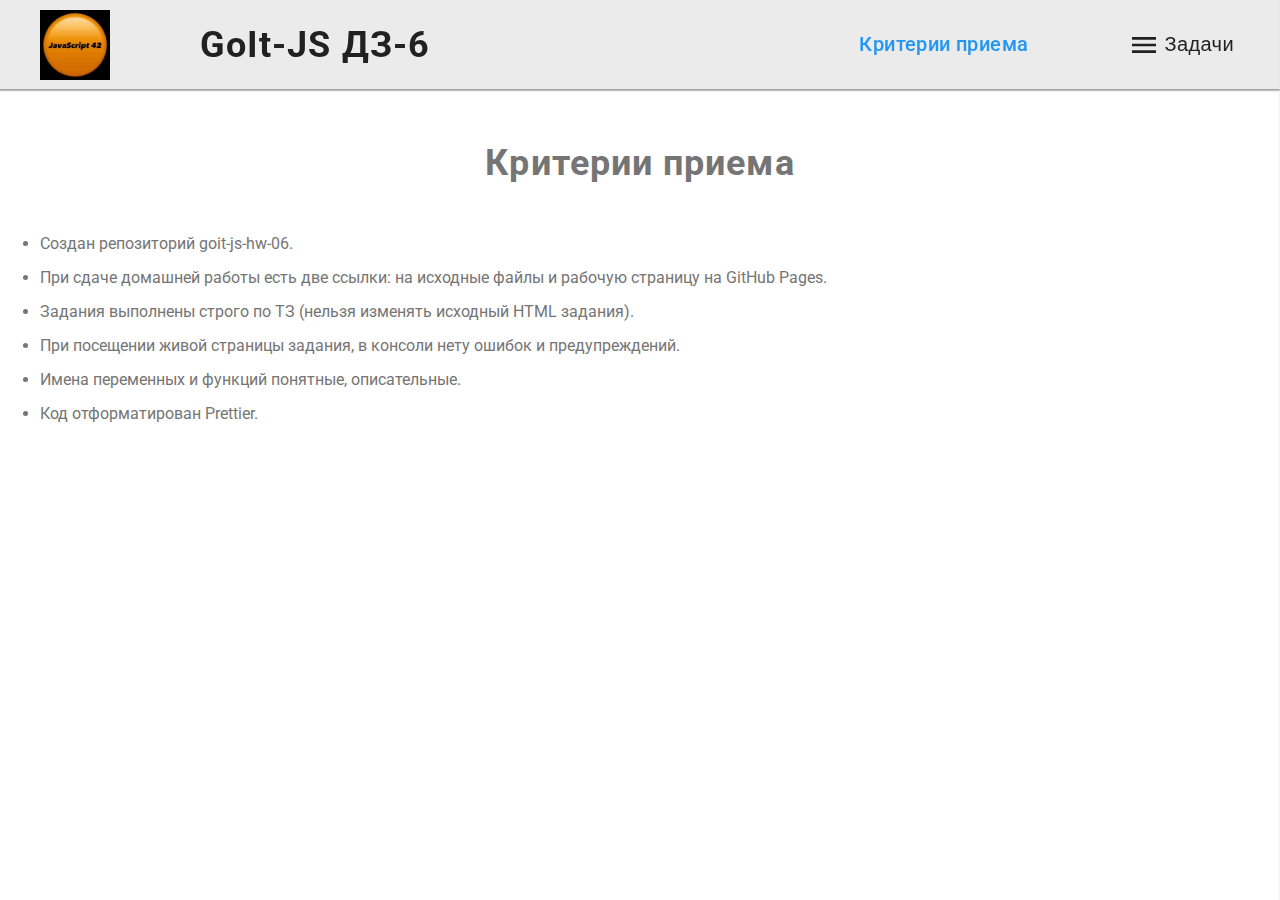
==== commit c86faf7a: "Задачи 1,2,3" ====
--- a/index.html
+++ b/index.html
@@ -4,7 +4,7 @@
     <meta charset="UTF-8">
     <meta http-equiv="X-UA-Compatible" content="IE=edge">
     <meta name="viewport" content="width=device-width, initial-scale=1.0">
-    <title>Студия</title>
+    <title>GoIt-JS</title>
     <!-- Подключение шрифтов Google Fonts -->
     <link rel="preconnect" href="https://fonts.googleapis.com">
     <link rel="preconnect" href="https://fonts.gstatic.com" crossorigin>
@@ -21,685 +21,115 @@
 
     <!---------------------------ШАПКА (HEADER)------------------------->
         <header class="header">
-        <div class="conteiner header-box">
+        <div class="conteiner">
             <!--Навигация-->
             <nav class="nav">
                 <!--Логотип-->
-                <a href="" class="logo">Web<span class="logo--black">Studio</span></a>
-                
-                <button type="button" class="nav-button js-open-menu" aria-expanded="false" aria-controls="mobile-menu">
-                    <svg class="nav-button__icon">
-                        <use href="./img/symbol-defs.svg#icon-menu_40px"></use>
-                    </svg> 
-                </button>
+                <a href="./index.html" class="logo">
+                    <img src="./img/logo.png" alt="logo" width="70" />
+                </a>
+
+                <h1 class="page-title">GoIt-JS ДЗ-6</h1>
+
+                <div class="nav-item">
+                    <a href="./index.html" class="site-nav__link site-nav__requirements  site-nav__link--current">Критерии приема</a>
+                    
+                    <button type="button" class="nav-button js-open-menu" aria-expanded="false" aria-controls="mobile-menu">
+                        <svg class="nav-button__icon">
+                            <use href="./img/symbol-defs.svg#icon-header-menu"></use>
+                        </svg>
+                        <span class="site-nav__btn">Задачи</span>
+                    </button>
+                </div>
 
                 <div class="menu-container js-menu-container" id="mobile-menu">
                     <button type="button" class="nav-button js-close-menu">
                         <svg class="site-nav__icon">
-                            <use href="./img/symbol-defs.svg#icon-close_40px"></use>
+                            <use href="./img/symbol-defs.svg#icon-menu-close"></use>
                         </svg>
                     </button>
-                        
+
                     <ul class="site-nav">
                         <li class="site-nav__item">
-                            <a href="./index.html" class="site-nav__link site-nav__link--current">Студия</a>
+                            <a href="./task-1.html" class="site-nav__link">Задача-1</a>
                         </li>
-                        
+                    
                         <li class="site-nav__item">
-                            <a href="./portfolio.html" class="site-nav__link">Портфолио</a>
+                            <a href="./task-2.html" class="site-nav__link">Задача-2</a>
                         </li>
-                        
+                    
                         <li class="site-nav__item">
-                            <a href="" class="site-nav__link">Контакты</a>
+                            <a href="./task-3.html" class="site-nav__link">Задача-3</a>
                         </li>
-                    </ul>
-
-                    <ul class="site-contacts">
-                        <li class="site-contacts__item">
-                            <a href="tel:+380961111111" class="site-contacts__link">+380961111111</a>
+                    
+                        <li class="site-nav__item">
+                            <a href="./task-4.html" class="site-nav__link">Задача-4</a>
                         </li>
-                        
-                        <li class="site-nav__contacts">
-                            <a href="mailto:info@devstudio.com" class="site-contacts__mail">info@devstudio.com</a>
+                    
+                        <li class="site-nav__item">
+                            <a href="./task-5.html" class="site-nav__link">Задача-5</a>
                         </li>
-                    </ul>
-                        
-                <ul class="site-social">
-                    <li class="site-social__item">
-                        <a href="" class="site-social__link">Instagram</a>
-                    </li>
-                        
-                    <li class="site-social__item">
-                        <a href="" class="site-social__link">Twitter</a>
-                    </li>
-                        
-                    <li class="site-social__item">
-                        <a href="" class="site-social__link">Facebook</a>
-                    </li>
-                        
-                        <li class="site-social__item">
-                            <a href="" class="site-social__link">Linkedin</a>
+                    
+                        <li class="site-nav__item">
+                            <a href="./task-6.html" class="site-nav__link">Задача-6</a>
+                        </li>
+                    
+                        <li class="site-nav__item">
+                            <a href="./task-7.html" class="site-nav__link">Задача-7</a>
+                        </li>
+                    
+                        <li class="site-nav__item">
+                            <a href="./task-8.html" class="site-nav__link">Задача-8</a>
+                        </li>
+                    
+                        <li class="site-nav__item">
+                            <a href="./task-9.html" class="site-nav__link">Задача-9</a>
+                        </li>
+                    
+                        <li class="site-nav__item">
+                            <a href="./task-10.html" class="site-nav__link">Задача-10</a>
                         </li>
                     </ul>
                 </div>
-                
             </nav>
-            
-            <!--Контакты-->
-            <ul class="contacts-nav">
-                <li class="contacts-nav__item">
-                    <a href="mailto:info@devstudio.com" class="contacts-nav__link">
-                        <svg class="contacts-nav__icon-mail">
-                            <use href="./img/symbol-defs.svg#icon-mail"></use>
-                        </svg>
-                        info@devstudio.com
-                    </a>
-                </li>
-
-                <li class="contacts-nav__item">
-                    <a href="tel:+380961111111" class="contacts-nav__link">
-                        <svg class="contacts-nav__icon-phone">
-                            <use href="./img/symbol-defs.svg#icon-phone"></use>
-                        </svg>
-                        +38 096 111 11 11</a>
-                </li>
-            </ul>
-        </div>
     </header>
 
     <!--Основной контент (main)-->
     <main>
-    <!----------------------------ГЕРОЙ--------------------------------->
-        <section class="hero">
-            <div class="conteiner">
-                <h1 class="hero__title">Эффективные решения <br> для вашего бизнеса</h1>
-                    
-                <button type="button" class="hero__button" data-modal-open>Заказать услугу</button>
-            </div>
-        </section>
+        <article class="conteiner box">
+            <h2 class="section__title">Критерии приема</h2>
+
+            <ul class="requirements-list">
+                <li class="requirements-list__item">
+                    <p>Создан репозиторий goit-js-hw-06.</p>
+                </li>
+
+                <li class="requirements-list__item">
+                    <p>При сдаче домашней работы есть две ссылки: на исходные файлы и рабочую страницу на GitHub Pages.</p>
+                </li>
+
+                <li class="requirements-list__item">
+                    <p>Задания выполнены строго по ТЗ (нельзя изменять исходный HTML задания).</p>
+                </li>
+
+                <li class="requirements-list__item">
+                    <p>При посещении живой страницы задания, в консоли нету ошибок и предупреждений.</p>
+                </li>
+
+                <li class="requirements-list__item">
+                    <p>Имена переменных и функций понятные, описательные.</p>
+                </li>
+
+                <li class="requirements-list__item">
+                    <p>Код отформатирован Prettier.</p>
+                </li>
+            </ul>
+        </article>
+        
     
-
-    <!-----------------------СЕКЦИЯ ОСОБЕННОСТИ---------------------------->
-        <section class="features">
-            <div class="conteiner">
-                <h2 class="visually-hiden">Особенности компании</h2>
-
-                <ul class="features__list">
-                    <li class="features__item">
-                        <div class="features__box">
-                            <svg class="features__icon">
-                                <use href="./img/symbol-defs.svg#icon-feachers-antenna"></use>
-                            </svg>
-                        </div>
-                        <h3 class="features__title">Внимание к деталям</h3>
-                        <p>Идейные соображения, а также начало повседневной работы по формированию позиции.</p>
-                    </li>
-
-                    <li class="features__item">
-                        <div class="features__box">
-                            <svg class="features__icon">
-                                <use href="./img/symbol-defs.svg#icon-feachers-clock"></use>
-                            </svg>
-                        </div>
-                        <h3 class="features__title">Пунктуальность</h3>
-                        <p>Задача организации, в особенности же рамки и место обучения кадров влечет за собой.</p>
-                    </li>
-
-                    <li class="features__item">
-                        <div class="features__box">
-                            <svg class="features__icon">
-                                <use href="./img/symbol-defs.svg#icon-fiachers-diagram"></use>
-                            </svg>
-                        </div>
-                        <h3 class="features__title">Планирование</h3>
-                        <p>Равным образом консультация с широким активом в значительной степени обуславливает.</p>
-                    </li>
-
-                    <li class="features__item">
-                        <div class="features__box">
-                            <svg class="features__icon">
-                                <use href="./img/symbol-defs.svg#icon-feachers-astronaut"></use>
-                            </svg>
-                        </div>
-                        <h3 class="features__title">Современные технологии</h3>
-                        <p>Значимость этих проблем настолько очевидна, что реализация плановых заданий.</p>
-                    </li>
-                </ul>
-
-            </div>
-        </section>
-    
-    <!------------------------СЕКЦИЯ ЧЕМ МЫ ЗАНИМАЕМСЯ------------------------>
-        <section class="work">
-            <div class="conteiner">
-                <h2 class="section__title">Чем мы занимаемся</h2>
-
-                <ul class="work__list">
-                    <li class="work__item">
-                        <div class="work__thumb">
-                            <picture>
-                                <source
-                                    srcset="
-                                        ./img/desktop-menu_x1.webp 1x,
-                                        ./img/desktop-menu_x2.webp 2x,
-                                        ./img/desktop-menu_x3.webp 3x
-                                    "
-                                    type="image/webp"
-                                />
-
-                                <img 
-                                    srcset="
-                                        ./img/desktop-menu_x1.jpg 1x,
-                                        ./img/desktop-menu_x2.jpg 2x,
-                                        ./img/desktop-menu_x3.jpg 3x
-                                    "
-                                    src="./img/desktop-menu_x1.jpg"
-                                    alt="Веб разработка"
-                                    width="370"
-                                />
-                            </picture>
-                            
-                            <h3 class="work__text">ДЕСКТОПНЫЕ ПРИЛОЖЕНИЯ</h3>
-                        </div>
-                    </li>
-
-                    <li class="work__item">
-                        <div class="work__thumb">
-                            <picture>
-                                <source 
-                                    srcset="
-                                        ./img/mobile-menu_x1.webp 1x,
-                                        ./img/mobile-menu_x2.webp 2x,
-                                        ./img/mobile-menu_x3.webp 3x
-                                    " 
-                                    type="image/webp" 
-                                />
-                            
-                                <img 
-                                    srcset="
-                                        ./img/mobile-menu_x1.jpg 1x,
-                                        ./img/mobile-menu_x2.jpg 2x,
-                                        ./img/mobile-menu_x3.jpg 3x
-                                    " 
-                                    src="./img/mobile-menu_x1.jpg" 
-                                    alt="Мобильные приложения" 
-                                    width="370" 
-                                />
-                            </picture>
-                            <h3 class="work__text">МОБИЛЬНЫЕ ПРИЛОЖЕНИЯ</h3>
-                        </div>
-                    </li>
-
-                    <li class="work__item">
-                        <div class="work__thumb">
-                            <picture>
-                                <source 
-                                    srcset="
-                                        ./img/design-menu_x1.webp 1x,
-                                        ./img/design-menu_x2.webp 2x,
-                                        ./img/design-menu_x3.webp 3x
-                                    " 
-                                    type="image/webp" 
-                                />
-                            
-                                <img 
-                                    srcset="
-                                        ./img/design-menu_x1.jpg 1x,
-                                        ./img/design-menu_x2.jpg 2x,
-                                        ./img/design-menu_x3.jpg 3x
-                                    " 
-                                    src="./img/design-menu_x1.jpg" 
-                                    alt="Дизайнерские решения" 
-                                    width="370" 
-                                />
-                            </picture>
-                            <h3 class="work__text">ДИЗАЙНЕРСКИЕ РЕШЕНИЯ</h3>
-                        </div>
-                    </li>
-                </ul>
-
-            </div>
-        </section>
-        
-    <!----------------------СЕКЦИЯ НАША КОМАНДА----------------------------->
-        <section class="team">
-            <div class="conteiner">
-                <h2 class="section__title">Наша команда</h2>
-        
-                <ul class="team__list">
-                    <!--Игорь Демьяненко-->
-                    <li class="team__item">
-                        <picture>
-                            <source srcset="./img/igor-450_x1.webp 1x,
-                                            ./img/igor-900_x2.webp 2x,
-                                            ./img/igor-1350_x3.webp 3x" 
-                                type="image/webp" />
-                            
-                            <img srcset="./img/igor-450_x1.jpg 1x,
-                                        ./img/igor-900_x2.jpg 2x,
-                                        ./img/igor-1350_x3.jpg 3x" 
-                                src="./img/igor-450_x1.jpg" 
-                                alt="фото Игорь Демьяненко"
-                                max-width: "450" />
-                        </picture>
-        
-                        <div class="team__card">
-                            <h3 class="team__title">Игорь Демьяненко</h3>
-                            <p lang="en" class="team__text">Product Designer</p>
-        
-                            <ul class="social">
-                                <li class="social__item">
-                                    <a href="" class="social__link">
-                                        <svg class="social__icon">
-                                            <use href="./img/symbol-defs.svg#icon-instagram"></use>
-                                        </svg>
-                                    </a>
-                                </li>
-        
-                                <li class="social__item">
-                                    <a href="" class="social__link">
-                                        <svg class="social__icon">
-                                            <use href="./img/symbol-defs.svg#icon-twitter"></use>
-                                        </svg>
-                                    </a>
-                                </li>
-        
-                                <li class="social__item">
-                                    <a href="" class="social__link">
-                                        <svg class="social__icon">
-                                            <use href="./img/symbol-defs.svg#icon-facebook"></use>
-                                        </svg>
-                                    </a>
-                                </li>
-        
-                                <li class="social__item">
-                                    <a href="" class="social__link">
-                                        <svg class="social__icon">
-                                            <use href="./img/symbol-defs.svg#icon-linkedin"></use>
-                                        </svg>
-                                    </a>
-                                </li>
-                            </ul>
-                        </div>
-                    </li>
-        
-                    <!--Ольга Репина-->
-                    <li class="team__item">
-        
-                        <picture>
-                            <source srcset="./img/olga-450_x1.webp 1x,
-                                            ./img/olga-900_x2.webp 2x,
-                                            ./img/olga-1350_x3.webp 3x" 
-                                type="image/webp" />
-                        
-                            <img srcset="./img/olga-450_x1.jpg 1x,
-                                        ./img/olga-900_x2.jpg 2x,
-                                        ./img/olga-1350_x3.jpg 3x" 
-                                src="./img/olga-450_x1.jpg"
-                                alt="фото Игорь Демьяненко" 
-                                max-width: "450" />
-                        </picture>
-        
-                        <div class="team__card">
-                            <h3 class="team__title">Ольга Репина</h3>
-                            <p lang="en" class="team__text">Frontend Developer</p>
-        
-                            <ul class="social">
-                                <li class="social__item">
-                                    <a href="" class="social__link">
-                                        <svg class="social__icon">
-                                            <use href="./img/symbol-defs.svg#icon-instagram"></use>
-                                        </svg>
-                                    </a>
-                                </li>
-        
-                                <li class="social__item">
-                                    <a href="" class="social__link">
-                                        <svg class="social__icon">
-                                            <use href="./img/symbol-defs.svg#icon-twitter"></use>
-                                        </svg>
-                                    </a>
-                                </li>
-        
-                                <li class="social__item">
-                                    <a href="" class="social__link">
-                                        <svg class="social__icon">
-                                            <use href="./img/symbol-defs.svg#icon-facebook"></use>
-                                        </svg>
-                                    </a>
-                                </li>
-        
-                                <li class="social__item">
-                                    <a href="" class="social__link">
-                                        <svg class="social__icon">
-                                            <use href="./img/symbol-defs.svg#icon-linkedin"></use>
-                                        </svg>
-                                    </a>
-                                </li>
-                            </ul>
-                        </div>
-                    </li>
-        
-                    <!--Николай Тарасов-->
-                    <li class="team__item">
-        
-                        <picture>
-                            <source srcset="./img/nikolay-450_x1.webp 1x,
-                                            ./img/nikolay-900_x2.webp 2x,
-                                            ./img/nikolay-1350_x3.webp 3x" 
-                                    type="image/webp" />
-                        
-                            <img srcset="./img/nikolay-450_x1.jpg 1x,
-                                        ./img/nikolay-900_x2.jpg 2x,
-                                        ./img/nikolay-1350_x3.jpg 3x" 
-                                src="./img/nikolay-450_x1.jpg"
-                                alt="фото Игорь Демьяненко" 
-                                max-width: "450" />
-                        </picture>
-        
-                        <div class="team__card">
-                            <h3 class="team__title">Николай Тарасов</h3>
-                            <p lang="en" class="team__text">Marketing</p>
-        
-                            <ul class="social">
-                                <li class="social__item">
-                                    <a href="" class="social__link">
-                                        <svg class="social__icon">
-                                            <use href="./img/symbol-defs.svg#icon-instagram"></use>
-                                        </svg>
-                                    </a>
-                                </li>
-        
-                                <li class="social__item">
-                                    <a href="" class="social__link">
-                                        <svg class="social__icon">
-                                            <use href="./img/symbol-defs.svg#icon-twitter"></use>
-                                        </svg>
-                                    </a>
-                                </li>
-        
-                                <li class="social__item">
-                                    <a href="" class="social__link">
-                                        <svg class="social__icon">
-                                            <use href="./img/symbol-defs.svg#icon-facebook"></use>
-                                        </svg>
-                                    </a>
-                                </li>
-        
-                                <li class="social__item">
-                                    <a href="" class="social__link">
-                                        <svg class="social__icon">
-                                            <use href="./img/symbol-defs.svg#icon-linkedin"></use>
-                                        </svg>
-                                    </a>
-                                </li>
-                            </ul>
-                        </div>
-                    </li>
-        
-                    <!--Михаил Ермаков-->
-                    <li class="team__item">
-        
-                        <picture>
-                            <source srcset="./img/mickel-450_x1.webp 1x,
-                                            ./img/mickel-900_x2.webp 2x,
-                                            ./img/mickel-1350_x3.webp 3x" 
-                                    type="image/webp" />
-                        
-                            <img srcset="./img/mickel-450_x1.jpg 1x,
-                                        ./img/mickel-900_x2.jpg 2x,
-                                        ./img/mickel-1350_x3.jpg 3x" 
-                                src="./img/mickel-450_x1.jpg"
-                                alt="фото Игорь Демьяненко" 
-                                max-width: "450" />
-                        </picture>
-        
-                        <div class="team__card">
-                            <h3 class="team__title">Михаил Ермаков</h3>
-                            <p lang="en" class="team__text">UI Designer</p>
-        
-                            <ul class="social">
-                                <li class="social__item">
-                                    <a href="" class="social__link">
-                                        <svg class="social__icon">
-                                            <use href="./img/symbol-defs.svg#icon-instagram"></use>
-                                        </svg>
-                                    </a>
-                                </li>
-        
-                                <li class="social__item">
-                                    <a href="" class="social__link">
-                                        <svg class="social__icon">
-                                            <use href="./img/symbol-defs.svg#icon-twitter"></use>
-                                        </svg>
-                                    </a>
-                                </li>
-        
-                                <li class="social__item">
-                                    <a href="" class="social__link">
-                                        <svg class="social__icon">
-                                            <use href="./img/symbol-defs.svg#icon-facebook"></use>
-                                        </svg>
-                                    </a>
-                                </li>
-        
-                                <li class="social__item">
-                                    <a href="" class="social__link">
-                                        <svg class="social__icon">
-                                            <use href="./img/symbol-defs.svg#icon-linkedin"></use>
-                                        </svg>
-                                    </a>
-                                </li>
-                            </ul>
-                        </div>
-        </section>
-
-        <!-- --------------------------СЕКЦИЯ ПОСТОЯННЫЕ КЛИЕНТЫ------------------------------------- -->
-        <section class="client">
-            <div class="conteiner">
-                <h2 class="section__title">Постоянные клиенты</h2>
-        
-                <ul class="client__list">
-                    <li class="client__item">
-                        <a href="" class="client__link">
-                            <svg class="client__icon">
-                                <use href="./img/symbol-defs.svg#icon-yaco"></use>
-                            </svg>
-                        </a>
-                    </li>
-                
-                    <li class="client__item">
-                        <a href="" class="client__link">
-                            <svg class="client__icon">
-                                <use href="./img/symbol-defs.svg#icon-company"></use>
-                            </svg>
-                        </a>
-                    </li>
-                
-                    <li class="client__item">
-                        <a href="" class="client__link">
-                            <svg class="client__icon">
-                                <use href="./img/symbol-defs.svg#icon-company-two"></use>
-                            </svg>
-                        </a>
-                    </li>
-                
-                    <li class="client__item">
-                        <a href="" class="client__link">
-                            <svg class="client__icon">
-                                <use href="./img/symbol-defs.svg#icon-foster-peters"></use>
-                            </svg>
-                        </a>
-                    </li>
-
-                    <li class="client__item">
-                        <a href="" class="client__link">
-                            <svg class="client__icon">
-                                <use href="./img/symbol-defs.svg#icon-brand"></use>
-                            </svg>
-                        </a>
-                    </li>
-
-                    <li class="client__item">
-                        <a href="" class="client__link">
-                            <svg class="client__icon">
-                                <use href="./img/symbol-defs.svg#icon-tag-line"></use>
-                            </svg>
-                        </a>
-                    </li>
-                </ul>
-        
-            </div>
-        </section>
     </main>
 
-    <!------------------------------ПОДВАЛ (FOOTER)--------------------------->
-    <footer class="footer">
-        <div class="conteiner footer--flex">
-            <div class="footer__tablet">
-                <div class="footer-address">
-                    <a href="" class="logo">Web<span class="logo--white">Studio</span></a>
-                    
-                    <div>
-                        <ul class="address">
-                            <li class="address__item">
-                                <a href="" class="adress__link">г. Киев, пр-т Леси Украинки, 26</a>
-                            </li>
-                
-                            <li class="adress__item">
-                                <a href="mailto:info@devstudio.com" class="contacts__link">info@devstudio.com</a>
-                            </li>
-                
-                            <li class="adress__item">
-                                <a href="tel:+380961111111" class="contacts__link">+38 096 111 11 11</a>
-                            </li>
-                        </ul>
-                    </div>
-                </div>
-                
-                <div class="footer-net">
-                    <b class="footer__title">ПРИСОЕДИНЯЙТЕСЬ</b>
-                
-                    <ul class="social">
-                        <li class="social__item">
-                            <a href="" class="social__link footer--link">
-                                <svg class="social__icon footer--icon">
-                                    <use href="./img/symbol-defs.svg#icon-instagram"></use>
-                                </svg>
-                            </a>
-                        </li>
-                
-                        <li class="social__item">
-                            <a href="" class="social__link footer--link">
-                                <svg class="social__icon footer--icon">
-                                    <use href="./img/symbol-defs.svg#icon-twitter"></use>
-                                </svg>
-                            </a>
-                        </li>
-                
-                        <li class="social__item">
-                            <a href="" class="social__link footer--link">
-                                <svg class="social__icon footer--icon">
-                                    <use href="./img/symbol-defs.svg#icon-facebook"></use>
-                                </svg>
-                            </a>
-                        </li>
-                
-                        <li class="social__item">
-                            <a href="" class="social__link footer--link">
-                                <svg class="social__icon footer--icon">
-                                    <use href="./img/symbol-defs.svg#icon-linkedin"></use>
-                                </svg>
-                            </a>
-                        </li>
-                    </ul>
-                </div>
-            </div>
-            
-
-            <!------------------------- Форма Подписки -------------------------->
-            <form class="subscribe">
-                <b class="footer__title">ПОДПИШИТЕСЬ НА РАССЫЛКУ</b>
-                <div class="subscribe-form">
-                    <div class="subscribe-mail">
-                        <label for="mail" class="subscribe-mail__label">E-mail</label>
-                        <input type="email" name="e-mail" id="mail" class="subscribe-mail__input" />
-                    </div>
-                    
-                    <button type="submit" class="subscribe-btn">
-                        Подписаться
-                        <svg class="subscribe-btn__icon">
-                            <use href="./img/symbol-defs.svg#icon-send"></use>
-                        </svg>
-                    </button>
-                </div>
-            </form>
-        </div>
-    </footer>
-
-    <!----------------------- Модальное окно--------------------- -->
-    <div class="backdrop is-hidden" data-modal>
-        <div class="modal">
-            <button data-modal-close type="button" class="modal__button">
-                <svg class="modal__icon-btn">
-                    <use href="./img/symbol-defs.svg#icon-close"></use>
-                </svg>
-            </button>
-    
-            <form class="modal-form">
-                <b class="modal-form__title">Оставте свои данные, мы вам перезвоним</b>
-    
-                <div class="modal-form__field">
-                    <label for="name" class="modal-form__label">Имя</label>
-                    <input type="text" name="name" id="name" class="modal-form__input" />
-                    <svg class="modal-form__icon">
-                        <use href="./img/symbol-defs.svg#icon-person"></use>
-                    </svg>
-                </div>
-    
-                <div class="modal-form__field">
-                    <label for="phone" class="modal-form__label">Телефон</label>
-                    <input type="tel" name="phone" id="phone" class="modal-form__input" />
-                    <svg class="modal-form__icon">
-                        <use href="./img/symbol-defs.svg#icon-tel"></use>
-                    </svg>
-                </div>
-    
-                <div class="modal-form__field">
-                    <label for="e-mail" class="modal-form__label">E-mail</label>
-                    <input type="email" name="e-mail" id="e-mail" class="modal-form__input" />
-                    <svg class="modal-form__icon">
-                        <use href="./img/symbol-defs.svg#icon-e-mail"></use>
-                    </svg>
-                </div>
-    
-                <div class="modal-form__field modal-form__fild-coments">
-                    <label for="coments" class="modal-form__label">Комментарий</label>
-                    <textarea name="coments" id="coments" rows="6" placeholder="Введите текст"
-                        class="modal-form__input modal-form__coments"></textarea>
-                </div>
-    
-                <div class="modal-form__checkbox-field">
-                    <input type="checkbox" name="agreement" id="agreement" class="modal-form__checkbox-input" />
-                    <label for="agreement" class="modal-form__checkbox-label">
-                        <svg class="modal-form__checkbox-icon">
-                            <use href="./img/symbol-defs.svg#icon-marck"></use>
-                        </svg>
-                        Соглашаюсь с рассылкой и принимаю
-                        <a href="" class="modal-form__link">Условия договора</a>
-                    </label>
-    
-                </div>
-    
-                <button type="submit" class="modal-form__btn">Отправить</button>
-            </form>
-        </div>
-    </div>
-
-    <script src="./js/modal.js"></script>
-
-    <script src="./js/mobile-menu.js"></script>
-    
+    <script src="./js/mobile-menu.js" type="module"></script>
 </body>
 </html>
 
--- a/css/main.min.css
+++ b/css/main.min.css
@@ -1,2 +1,2 @@
-:root{--main-color: #757575;--secondary-color: #212121;--accent-color: #2196F3;--brand-white-color: #FFFFFF;--logo-black-color: #000000;--mail-footer-color: rgba(255, 255, 255, 0.6);--secondary-background: #F5F4FA;--footer-background: #2F303A;--icon-color: #AFB1B8;--header-border: #ECECEC;--gallery-border: #EEEEEE;--item-gap: 30px;--hero-max-width: 1600px;--hero-min-height: 600px;--shadow: 0px 2px 1px 0px rgba(0, 0, 0, 0.2), 0px 1px 1px 0px rgba(0, 0, 0, 0.14), 0px 1px 3px 0px rgba(0, 0, 0, 0.12);--shadow-hero-button: 0px 4px 4px 0px #00000026;--shadow-filter-button: 0px 2px 2px 0px rgba(0, 0, 0, 0.12), 0px 1px 2px 0px rgba(0, 0, 0, 0.08), 0px 3px 1px 0px rgba(0, 0, 0, 0.1);--shadow-modal: 0px 2px 1px 0px #00000033, 0px 1px 1px 0px #00000024, 0px 1px 3px 0px #0000001F;--shadow-gallery: 0px 2px 2px 0px rgba(0, 0, 0, 0.12), 0px 1px 2px 0px rgba(0, 0, 0, 0.08), 0px 3px 1px 0px rgba(0, 0, 0, 0.1)}h1,h2,h3,p{margin-top:0;margin-bottom:0}img{display:block;max-width:100%;height:auto}ul{padding:0;margin:0;list-style:none}a{text-decoration:none}.body{background-color:var(--brand-white-color);color:var(--main-color);font-family:Roboto, sans-serif;padding-top:60px}@media screen and (min-width: 768px){.body{padding-top:80px}}.conteiner{margin-left:auto;margin-right:auto;padding-left:15px;padding-right:15px;width:100%}@media screen and (min-width: 480px){.conteiner{width:480px}}@media screen and (min-width: 768px){.conteiner{width:768px}}@media screen and (min-width: 1200px){.conteiner{width:1200px}}.section__title{display:block;text-align:center;color:var(--secondary-color);font-weight:700;font-size:28px;line-height:1.17;letter-spacing:.03em;margin-bottom:30px}@media screen and (min-width: 1200px){.section__title{color:var(--secondary-color);font-weight:700;font-size:36px;line-height:1.17;letter-spacing:.03em;margin-bottom:50px}}.visually-hiden{position:absolute;width:1px;height:1px;margin:-1px;border:0;padding:0;clip:rect(0 0 0 0);overflow:hidden}.header{position:fixed;z-index:9;top:0;left:0;width:100%;display:flex;align-items:center;background-color:var(--brand-white-color);border-bottom:1px solid var(--header-border);min-height:60px}@media screen and (min-width: 768px){.header{min-height:80px}}.header-box{display:flex;align-items:center;justify-content:space-between}.logo{color:var(--accent-color);font-weight:700;font-size:26px;line-height:1.19;letter-spacing:.03}.logo--black{color:var(--logo-black-color)}.logo--white{color:var(--brand-white-color)}.nav{display:flex;align-items:center}@media screen and (max-width: 768px){.nav{justify-content:space-between;width:100%}}.nav-button{display:flex;align-items:center;justify-content:center;cursor:pointer;width:40px;height:40px;border:transparent;background-color:transparent}.menu-container .nav-button{align-self:flex-end}@media screen and (min-width: 768px){.nav-button{display:none}}.nav-button__icon{width:40px;height:40px;transition:fill 250ms cubic-bezier(0.4, 0, 0.2, 1)}.nav-button:hover .nav-button__icon,.nav-button:focus .nav-button__icon{fill:var(--accent-color)}.site-nav__icon{width:40px;height:40px;transition:fill 250ms cubic-bezier(0.4, 0, 0.2, 1)}.nav-button:hover .site-nav__icon,.nav-button:focus .site-nav__icon{fill:var(--accent-color)}@media screen and (max-width: 767px){.menu-container{position:absolute;left:0;top:0;z-index:10;display:flex;flex-direction:column;justify-content:space-between;width:100vw;height:100vh;background-color:var(--brand-white-color);padding-left:40px;padding-right:15px;padding-top:10px;padding-bottom:48px;transform:translateX(-100%);transition:transform 350ms cubic-bezier(0.4, 0, 0.2, 1)}.menu-container.is-open{transform:translateX(0)}}@media screen and (max-width: 767px){.site-nav{margin-bottom:auto}}@media screen and (min-width: 768px){.site-nav{display:flex;margin-left:88px}}@media screen and (min-width: 1200px){.site-nav{margin-left:93px}}@media screen and (max-width: 767px){.site-nav__item:not(:last-child){margin-bottom:32px}}@media screen and (min-width: 768px){.site-nav__item{position:relative;left:0;top:0}.site-nav__item:not(:last-child){margin-right:50px}}.site-nav__link{transition:color 250ms cubic-bezier(0.4, 0, 0.2, 1)}@media screen and (max-width: 767px){.site-nav__link{color:var(--secondary-color);font-weight:500;font-size:40px;line-height:1.17;letter-spacing:.02em;transition:color 250ms cubic-bezier(0.4, 0, 0.2, 1)}}@media screen and (min-width: 768px){.site-nav__link{color:var(--secondary-color);font-weight:500;font-size:14px;line-height:1.14;letter-spacing:.02em;display:block;padding-top:32px;padding-bottom:32px}}.site-nav__link:hover,.site-nav__link:focus{color:var(--accent-color)}.site-nav__link.site-nav__link--current{color:var(--accent-color)}@media screen and (min-width: 768px){.site-nav__link--current::after{position:absolute;left:0;bottom:0;display:inline-block;content:"";width:100%;height:4px;border-radius:2px;background-color:var(--accent-color)}}@media screen and (max-width: 767px){.site-contacts{margin-bottom:64px}}@media screen and (min-width: 768px){.site-contacts{display:none}}.site-contacts__item:not(:last-child){margin-bottom:32px}.site-contacts__link{color:var(--accent-color);font-weight:500;font-size:34px;line-height:1.17;letter-spacing:.02em;transition:color 250ms cubic-bezier(0.4, 0, 0.2, 1)}.site-contacts__link:hover,.site-contacts__link:focus{color:#188CE8}.site-contacts__mail{color:var(--main-color);font-weight:500;font-size:24px;line-height:1.17;letter-spacing:.02em;transition:color 250ms cubic-bezier(0.4, 0, 0.2, 1)}.site-contacts__mail:hover,.site-contacts__mail:focus{color:var(--accent-color)}@media screen and (max-width: 767px){.site-social{display:flex;align-items:center;flex-wrap:wrap}}@media screen and (min-width: 768px){.site-social{display:none}}@media screen and (min-width: 415px){.site-social__item:not(:last-child){padding-right:10px;border-right:1px solid rgba(33,33,33,0.2)}.site-social__item:not(:first-child){padding-left:10px}}.site-social__item:not(:last-child){padding-right:5px;border-right:1px solid rgba(33,33,33,0.2)}.site-social__item:not(:first-child){padding-left:5px}.site-social__link{color:var(--accent-color);font-weight:500;font-size:18px;line-height:1.22;letter-spacing:.02em;transition:color 250ms cubic-bezier(0.4, 0, 0.2, 1)}@media screen and (max-width: 415px){.site-social__link{color:var(--accent-color);font-weight:500;font-size:14px;line-height:1.22;letter-spacing:.02em}}.site-social__link:hover,.site-social__link:focus{color:#188CE8}@media screen and (max-width: 767px){.contacts-nav{display:none}}@media screen and (min-width: 768px){.contacts-nav{display:block}}@media screen and (min-width: 1200px){.contacts-nav{display:inline-flex}}@media screen and (max-width: 1199px){.contacts-nav__item:not(:last-child){margin-bottom:10px}}@media screen and (min-width: 1200px){.contacts-nav__item:not(:last-child){margin-right:50px}}.contacts-nav__link{display:inline-flex;transition:color 250ms cubic-bezier(0.4, 0, 0.2, 1)}@media screen and (max-width: 1199px){.contacts-nav__link{color:var(--main-color);font-weight:500;font-size:12px;line-height:1.17;letter-spacing:.02em}}@media screen and (min-width: 1200px){.contacts-nav__link{color:var(--main-color);font-weight:500;font-size:14px;line-height:1.14;letter-spacing:.02em;padding-top:32px;padding-bottom:32px}}.contacts-nav__link:hover,.contacts-nav__link:focus{color:var(--accent-color)}.contacts-nav__icon-mail{fill:var(--main-color);align-self:center;transition:fill 250ms cubic-bezier(0.4, 0, 0.2, 1)}@media screen and (max-width: 1199px){.contacts-nav__icon-mail{width:14px;height:10px;margin-right:8px}}@media screen and (min-width: 1200px){.contacts-nav__icon-mail{color:var(--main-color);font-weight:500;font-size:14px;line-height:1.14;letter-spacing:.02em;width:16px;height:12px;margin-right:10px}}.contacts-nav__link:hover .contacts-nav__icon-mail,.contacts-nav__link:focus .contacts-nav__icon-mail{fill:var(--accent-color)}.contacts-nav__icon-phone{fill:var(--main-color);align-self:center;transition:fill 250ms cubic-bezier(0.4, 0, 0.2, 1)}@media screen and (max-width: 1199px){.contacts-nav__icon-phone{width:10px;height:14px;margin-right:8px}}@media screen and (min-width: 1200px){.contacts-nav__icon-phone{color:var(--main-color);font-weight:500;font-size:14px;line-height:1.14;letter-spacing:.02em;width:10px;height:16px;margin-right:10px}}.contacts-nav__link:hover .contacts-nav__icon-phone,.contacts-nav__link:focus .contacts-nav__icon-phone{fill:var(--accent-color)}.hero{background-color:var(--footer-background);text-align:center;margin-left:auto;margin-right:auto;max-width:1600px;min-height:400px;padding-top:118px;padding-bottom:118px;background-image:linear-gradient(to right, rgba(47,48,58,0.4), rgba(47,48,58,0.4)),url(../img/hero-mobile_x1.jpg);background-repeat:no-repeat;background-position:center;background-size:cover}@media (min-device-pixel-ratio: 2), (-webkit-min-device-pixel-ratio: 2), (min-resolution: 192dpi), (min-resolution: 2dppx){.hero{background-image:linear-gradient(to right, rgba(47,48,58,0.4), rgba(47,48,58,0.4)),url("../img/hero-mobile_x2.jpg")}}@media (min-device-pixel-ratio: 3), (-webkit-min-device-pixel-ratio: 3), (min-resolution: 288dpi), (min-resolution: 3dppx){.hero{background-image:linear-gradient(to right, rgba(47,48,58,0.4), rgba(47,48,58,0.4)),url("../img/hero-mobile_x3.jpg")}}@media screen and (min-width: 786px){.hero{background-image:linear-gradient(to right, rgba(47,48,58,0.4), rgba(47,48,58,0.4)),url(../img/hero-tablet_x1.jpg)}}@media screen and (min-width: 786px) and (min-device-pixel-ratio: 2), screen and (min-width: 786px) and (-webkit-min-device-pixel-ratio: 2), screen and (min-width: 786px) and (min-resolution: 192dpi), screen and (min-width: 786px) and (min-resolution: 2dppx){.hero{background-image:linear-gradient(to right, rgba(47,48,58,0.4), rgba(47,48,58,0.4)),url("../img/hero-tablet_x2.jpg")}}@media screen and (min-width: 786px) and (min-device-pixel-ratio: 3), screen and (min-width: 786px) and (-webkit-min-device-pixel-ratio: 3), screen and (min-width: 786px) and (min-resolution: 288dpi), screen and (min-width: 786px) and (min-resolution: 3dppx){.hero{background-image:linear-gradient(to right, rgba(47,48,58,0.4), rgba(47,48,58,0.4)),url("../img/hero-tablet_x3.jpg")}}@media screen and (min-width: 1200px){.hero{min-height:600px;padding-top:200px;padding-bottom:200px;background-image:linear-gradient(to right, rgba(47,48,58,0.4), rgba(47,48,58,0.4)),url(../img/hero-desktop_x1.jpg)}}@media screen and (min-width: 1200px) and (min-device-pixel-ratio: 2), screen and (min-width: 1200px) and (-webkit-min-device-pixel-ratio: 2), screen and (min-width: 1200px) and (min-resolution: 192dpi), screen and (min-width: 1200px) and (min-resolution: 2dppx){.hero{background-image:linear-gradient(to right, rgba(47,48,58,0.4), rgba(47,48,58,0.4)),url("../img/hero-desktop_x2.jpg")}}@media screen and (min-width: 1200px) and (min-device-pixel-ratio: 3), screen and (min-width: 1200px) and (-webkit-min-device-pixel-ratio: 3), screen and (min-width: 1200px) and (min-resolution: 288dpi), screen and (min-width: 1200px) and (min-resolution: 3dppx){.hero{background-image:linear-gradient(to right, rgba(47,48,58,0.4), rgba(47,48,58,0.4)),url("../img/hero-desktop_x3.jpg")}}.hero__title{color:var(--brand-white-color);font-weight:900;font-size:26px;line-height:1.62;letter-spacing:.06em;text-transform:uppercase;margin-bottom:30px}@media screen and (min-width: 1200px){.hero__title{color:var(--brand-white-color);font-weight:900;font-size:44px;line-height:1.36;letter-spacing:.06em}}.hero__button{background-color:var(--accent-color);font-family:inherit;color:var(--brand-white-color);font-weight:700;font-size:16px;line-height:1.88;letter-spacing:.02em;display:inline-block;align-items:center;cursor:pointer;text-align:center;letter-spacing:0.06em;border:transparent;border-top-left-radius:4px;border-top-right-radius:4px;border-bottom-left-radius:4px;border-bottom-right-radius:4px;padding:10px 32px;box-shadow:var(--shadow-hero-button);transition:background-color 250ms cubic-bezier(0.4, 0, 0.2, 1)}.hero__button:hover,.hero__button:focus{background-color:#188CE8}.features{padding-top:60px;padding-bottom:60px}@media screen and (min-width: 1200px){.features{padding-top:94px;padding-bottom:0}}.features__list{display:block}@media screen and (min-width: 768px){.features__list{display:flex;flex-wrap:wrap;justify-content:center;margin-right:calc( -1 * var(--item-gap));margin-bottom:calc( -1 * var(--item-gap))}}.features__item{color:var(--main-color);font-weight:400;font-size:14px;line-height:1.71;letter-spacing:.03em}@media screen and (max-width: 767px){.features__item:not(:last-child){margin-bottom:var(--item-gap)}}@media screen and (min-width: 768px){.features__item{flex-basis:calc(100% / 2 - var(--item-gap));margin-right:var(--item-gap);margin-bottom:var(--item-gap)}}@media screen and (min-width: 1200px){.features__item{flex-basis:calc(100% / 4 - var(--item-gap))}}.features__box{display:flex;align-items:center;height:120px;background-color:var(--secondary-background);margin-bottom:var(--item-gap);border-radius:4px;justify-content:center}.features__icon{width:70px;height:70px}.features__title{color:var(--secondary-color);font-weight:700;font-size:14px;line-height:1.14;letter-spacing:.03em;text-transform:uppercase;display:inline-block;margin-bottom:10px}@media screen and (max-width: 767px){.features__title{display:block;text-align:center}}@media screen and (max-width: 1199px){.work{display:none}}@media screen and (min-width: 1200px){.work{padding-top:94px;padding-bottom:94px}}.work__list{display:flex;align-items:center;justify-content:center;margin-right:calc( -1 * var(--item-gap))}.work__item{flex-basis:calc(100% / 3 - var(--item-gap));margin-right:var(--item-gap)}.work__thumb{display:block;position:relative;left:0;top:0}.work__text{display:block;position:absolute;left:0;bottom:0;color:var(--brand-white-color);font-weight:400;font-size:14px;line-height:1.14;letter-spacing:.03em;width:100%;padding-top:27px;padding-bottom:27px;margin-bottom:0;background-color:rgba(47,48,58,0.8);text-align:center}.team{background-color:var(--secondary-background)}@media screen and (max-width: 1199px){.team{padding-top:60px;padding-bottom:60px}}@media screen and (min-width: 1200px){.team{padding-top:94px;padding-bottom:94px}}.team__list{display:block}@media screen and (min-width: 768px){.team__list{display:flex;align-items:center;flex-wrap:wrap;justify-content:center;margin-right:calc( -1 * var(--item-gap));margin-bottom:calc( -1 * var(--item-gap))}}.team__item{max-width:450px;text-align:center;color:var(--main-color);font-weight:400;font-size:16px;line-height:1.19;letter-spacing:.03em;background-color:var(--brand-white-color);box-shadow:var(--shadow);border-radius:3px;overflow:hidden}@media screen and (max-width: 768px){.team__item:not(:last-child){margin-bottom:var(--item-gap)}}@media screen and (min-width: 768px){.team__item{flex-basis:calc(100% / 2 - var(--item-gap));margin-right:var(--item-gap);margin-bottom:var(--item-gap)}}@media screen and (min-width: 1200px){.team__item{flex-basis:calc(100% / 4 - var(--item-gap))}}.team__card{padding-top:30px;padding-bottom:30px}.team__title{color:var(--secondary-color);font-weight:500;font-size:16px;line-height:1.19;letter-spacing:.03em;text-align:center;display:inline-block;margin-bottom:10px}.team__text{display:block;margin-bottom:16px}.social{display:flex;align-items:center;justify-content:center}.social__item{margin-right:10px}.social__item:last-child{margin-right:0}.social__link{display:flex;align-items:center;height:44px;width:44px;background-color:transparent;border-radius:50%;justify-content:center;transition:background-color 250ms cubic-bezier(0.4, 0, 0.2, 1)}.social__link:hover,.social__link:focus{background-color:var(--accent-color)}.social__icon{width:20px;height:20px;fill:var(--icon-color);transition:fill 250ms cubic-bezier(0.4, 0, 0.2, 1)}.social__link:hover .social__icon,.social__link:focus .social__icon{fill:var(--brand-white-color)}.client{padding-top:60px;padding-bottom:60px}@media screen and (min-width: 1200px){.client{padding-top:94px;padding-bottom:94px}}.client__list{display:flex;align-items:center;flex-wrap:wrap;justify-content:center;margin-right:calc( -1 * var(--item-gap));margin-bottom:calc( -1 * var(--item-gap))}.client__item{flex-basis:calc(100% / 2 - var(--item-gap));margin-right:var(--item-gap);margin-bottom:var(--item-gap)}@media screen and (min-width: 768px){.client__item{flex-basis:calc(100% / 3 - var(--item-gap))}}@media screen and (min-width: 1200px){.client__item{flex-basis:calc(100% / 6 - var(--item-gap))}}.client__link{display:flex;align-items:center;height:92px;max-width:226px;border:1px solid var(--icon-color);background-color:transparent;border-radius:4px;justify-content:center;transition:border-color 250ms cubic-bezier(0.4, 0, 0.2, 1)}.client__link:hover,.client__link:focus{border-color:var(--accent-color)}.client__icon{width:106px;height:60px;fill:var(--icon-color);transition:fill 250ms cubic-bezier(0.4, 0, 0.2, 1)}.client__link:hover .client__icon,.client__link:focus .client__icon{fill:var(--accent-color)}.filter{margin-bottom:40px}@media screen and (min-width: 768px){.filter{margin-bottom:30px}}@media screen and (min-width: 1200px){.filter{margin-bottom:50px}}.filter__list{display:flex;align-items:center;flex-wrap:wrap;align-items:baseline}@media screen and (min-width: 768px){.filter__list{justify-content:center;margin-bottom:0}}.filter__item{color:var(--main-color);font-weight:400;font-size:16px;line-height:1.88;letter-spacing:.03em}.filter__item:not(:last-child){margin-right:8px}.filter__item:nth-child(-n+3){margin-bottom:15px}.filter__item:nth-child(2n){margin-right:0}@media screen and (min-width: 392px){.filter__item:not(:last-child){margin-right:8px}.filter__item:nth-child(3n){margin-right:0}}@media screen and (min-width: 768px){.filter__item:not(:last-child){margin-right:8px;margin-bottom:0}}.btn{background-color:var(--secondary-background);cursor:pointer;border:transparent;font-family:inherit;color:var(--secondary-color);font-weight:500;font-size:16px;line-height:1.63;letter-spacing:.03em;text-align:center;display:inline-block;padding:6px 22px;border-top-left-radius:4px;border-top-right-radius:4px;border-bottom-left-radius:4px;border-bottom-right-radius:4px;transition:color 250ms cubic-bezier(0.4, 0, 0.2, 1),background-color 250ms cubic-bezier(0.4, 0, 0.2, 1),box-shadow 250ms cubic-bezier(0.4, 0, 0.2, 1)}.btn:hover,.btn:focus{color:var(--brand-white-color);background-color:var(--accent-color);box-shadow:var(--shadow-filter-button)}.gallery{padding-top:60px;padding-bottom:60px}@media screen and (min-width: 1200px){.gallery{padding-top:94px;padding-bottom:94px}}.gallery__list{display:block}@media screen and (min-width: 768px){.gallery__list{display:flex;flex-wrap:wrap;margin-right:calc( -1 * var(--item-gap));margin-bottom:calc( -1 * var(--item-gap))}}.gallery__item{background-color:var(--brand-white-color);max-width:450px}@media screen and (max-width: 767px){.gallery__item:not(:last-child){margin-bottom:var(--item-gap)}}@media screen and (min-width: 768px){.gallery__item{flex-basis:calc(100% / 2 - var(--item-gap));margin-right:var(--item-gap);margin-bottom:var(--item-gap)}}@media screen and (min-width: 1200px){.gallery__item{flex-basis:calc(100% / 3 - var(--item-gap))}}.gallery__link{display:block;height:100%;transition:box-shadow 250ms cubic-bezier(0.4, 0, 0.2, 1)}.gallery__link:hover,.gallery__link:focus{box-shadow:var(--shadow-gallery);cursor:pointer}.gallery-thumb{position:relative;left:0;top:0;overflow:hidden}.gallery-thumb__text{position:absolute;left:0;top:100%;display:flex;align-items:center;color:var(--brand-white-color);font-weight:400;font-size:16px;line-height:1.56;letter-spacing:.03em;text-align:left;padding:24px;width:100%;height:100%;background-color:rgba(33,150,243,0.9);z-index:8;transition:transform 250ms cubic-bezier(0.4, 0, 0.2, 1)}@media screen and (min-width: 415px){.gallery-thumb__text{color:var(--brand-white-color);font-weight:400;font-size:18px;line-height:1.56;letter-spacing:.03em}}.gallery__link:hover .gallery-thumb__text,.gallery__link:focus .gallery-thumb__text{transform:translateY(-100%)}.gallery-link__card{display:flex;flex-direction:column;height:100%}.gallery-card{color:var(--main-color);font-weight:400;font-size:16px;line-height:1.88;letter-spacing:.03em;flex-grow:1;padding:20px 24px;border:1px solid var(--gallery-border)}.gallery-card__title{color:var(--secondary-color);font-weight:700;font-size:18px;line-height:2;letter-spacing:.06em;display:inline-block;margin-bottom:4px}.footer{background-color:var(--footer-background);padding-top:60px;padding-bottom:60px}.footer--flex{display:block;text-align:center}@media screen and (min-width: 1200px){.footer--flex{display:flex;align-items:baseline}}@media screen and (max-width: 1199px){.footer__tablet{margin-bottom:60px}}@media screen and (min-width: 768px){.footer__tablet{display:flex;align-items:baseline;justify-content:space-around}}@media screen and (min-width: 768px){.footer__tablet{display:flex;align-items:baseline;justify-content:center;margin-right:auto}}@media screen and (max-width: 1199px){.footer-address{margin-bottom:60px}}@media screen and (min-width: 768px) and (max-width: 1199px){.footer-address{text-align:center;margin-right:165px}}@media screen and (min-width: 1200px){.footer-address{text-align:left;margin-right:70px}}.footer-net{text-align:center}@media screen and (min-width: 1200px){.footer-net{text-align:left}}.footer__title{color:var(--brand-white-color);font-weight:700;font-size:14px;line-height:1.14;letter-spacing:.03em;text-transform:uppercase;display:block;margin-bottom:20px}.footer--link{background-color:rgba(255,255,255,0.1);transition:background-color 250ms cubic-bezier(0.4, 0, 0.2, 1)}.footer--link:hover,.footer--link:focus{background-color:var(--accent-color)}.footer--icon{fill:var(--brand-white-color)}.address__item{margin-bottom:9px}.address__item:last-child{margin-bottom:0}.address__item:first-child{margin-top:20px}.adress__link{color:var(--brand-white-color);font-weight:400;font-size:14px;line-height:1.19;letter-spacing:.03em;transition:color 250ms cubic-bezier(0.4, 0, 0.2, 1)}.adress__link:hover,.adress__link:focus{color:var(--accent-color)}.contacts__link{color:var(--mail-footer-color);font-weight:400;font-size:14px;line-height:1.71;letter-spacing:.03em;transition:color 250ms cubic-bezier(0.4, 0, 0.2, 1)}.contacts__link:hover,.contacts__link:focus{color:var(--accent-color)}.subscribe{text-align:center;color:var(--main-color);font-weight:400;font-size:16px;line-height:1.25;letter-spacing:.03em}@media screen and (min-width: 1200px){.subscribe{text-align:left}}.subscribe-form{display:flex;align-items:center}@media screen and (max-width: 1199px){.subscribe-form{flex-direction:column}}.subscribe-mail{position:relative;display:flex}@media screen and (max-width: 1199px){.subscribe-mail{margin-bottom:20px}}@media screen and (min-width: 1200px){.subscribe-mail{margin-right:12px}}.subscribe-mail__label{position:absolute;left:16px;top:50%;transform:translate(0, -50%)}.subscribe-mail__input{padding:15px 16px 15px 78px;max-width:450px;border:1px solid rgba(255,255,255,0.3);border-radius:4px;box-shadow:0px 4px 4px 0px rgba(0,0,0,0.15);background-color:transparent;color:var(--brand-white-color)}@media screen and (min-width: 480px){.subscribe-mail__input{width:450px}}@media screen and (min-width: 1200px){.subscribe-mail__input{width:358px}}.subscribe-btn{display:flex;align-items:center;justify-content:center;cursor:pointer;width:200px;height:50px;border:transparent;border-radius:4px;box-shadow:0px 4px 4px 0px rgba(0,0,0,0.15);background-color:var(--accent-color);color:var(--brand-white-color);font-weight:700;font-size:16px;line-height:1.88;letter-spacing:.06em;text-align:center;transition:background-color 250ms cubic-bezier(0.4, 0, 0.2, 1)}.subscribe-btn:hover,.subscribe-btn:focus{background-color:#188CE8}.subscribe-btn__icon{width:24px;height:24px;fill:var(--brand-white-color);margin-left:10px}.backdrop{position:fixed;left:0;top:0;z-index:19;width:100%;height:100%;background-color:rgba(0,0,0,0.2);padding-left:3vw;padding-right:3vw;display:flex;align-items:center;justify-content:center;transition:opacity 300ms cubic-bezier(0.4, 0, 0.2, 1),visibility 300ms cubic-bezier(0.4, 0, 0.2, 1)}.modal{position:relative;z-index:20;transform:scale(1);border-radius:4px;box-shadow:var(--shadow-modal);background-color:var(--brand-white-color);padding-left:20px;padding-right:20px;padding-bottom:20px;padding-top:40px;max-width:100%;height:auto;transition:transform 300ms cubic-bezier(0.4, 0, 0.2, 1)}@media screen and (min-width: 480px){.modal{padding:40px}}@media screen and (min-width: 1200px){.modal{max-width:528px;min-height:581px}}.modal__button{position:absolute;right:8px;top:8px;z-index:2;display:flex;align-items:center;height:30px;width:30px;background-color:transparent;border-radius:50%;border-color:rgba(0,0,0,0.1);border-width:1px;border-style:solid;justify-content:center;cursor:pointer}.modal__icon-btn{width:18px;height:18px;fill:var(--logo-black-color);transition:fill 250ms cubic-bezier(0.4, 0, 0.2, 1)}.modal__button:hover .modal__icon-btn,.modal__button:focus .modal__icon-btn{fill:var(--accent-color)}.modal-form{color:var(--main-color);font-weight:400;font-size:12px;line-height:1.17;letter-spacing:.01em;text-align:left}.modal-form__title{display:block;margin-bottom:12px;color:var(--secondary-color);font-weight:700;font-size:20px;line-height:1.15;letter-spacing:.03em;text-align:center}.modal-form__field{position:relative;display:flex;flex-direction:column;margin-bottom:10px}.modal-form__label{margin-bottom:4px}.modal-form__input{padding:12px 16px 12px 35px;max-width:100%;border:1px solid rgba(33,33,33,0.2);border-radius:4px;transition:border-color 250ms cubic-bezier(0.4, 0, 0.2, 1)}.modal-form__fild-coments .modal-form__input{resize:none}.modal-form__input::placeholder{color:rgba(117,117,117,0.5)}.modal-form__input:hover,.modal-form__input:focus{border-color:var(--accent-color)}.modal-form__icon{position:absolute;pointer-events:none;width:18px;height:18px;left:12px;bottom:11px;fill:var(--logo-black-color);transition:fill 250ms cubic-bezier(0.4, 0, 0.2, 1)}.modal-form__input:hover+.modal-form__icon,.modal-form__input:focus+.modal-form__icon{fill:var(--accent-color)}.modal-form__fild-coments{margin-bottom:20px}.modal-form__coments{padding:12px}.modal-form__checkbox-field{display:flex;align-items:center;margin-bottom:15px}@media screen and (min-width: 460px){.modal-form__checkbox-field{margin-bottom:30px}}.modal-form__checkbox-label{display:flex;align-items:center;color:var(--main-color);font-weight:400;font-size:10px;line-height:1.17;letter-spacing:.01em}@media screen and (min-width: 425px){.modal-form__checkbox-label{color:var(--main-color);font-weight:400;font-size:12px;line-height:1.17;letter-spacing:.01em}}@media screen and (min-width: 1200px){.modal-form__checkbox-label{color:var(--main-color);font-weight:400;font-size:14px;line-height:1.71;letter-spacing:.03em}}.modal-form__checkbox-input{position:absolute;-webkit-appearance:none;-moz-appearance:none;appearance:none}.modal-form__checkbox-icon{width:16px;height:15px;border:2px solid var(--logo-black-color);border-radius:2px;fill:transparent;background-color:transparent;margin-right:8px;cursor:pointer;transition:background-color 250ms cubic-bezier(0.4, 0, 0.2, 1),border-color 250ms cubic-bezier(0.4, 0, 0.2, 1),fill 250ms cubic-bezier(0.4, 0, 0.2, 1)}.modal-form__checkbox-input:checked+.modal-form__checkbox-label>.modal-form__checkbox-icon{border-color:var(--accent-color);background-color:var(--accent-color);fill:var(--brand-white-color)}.modal-form__link{color:var(--accent-color);margin-left:2px}@media screen and (min-width: 425px){.modal-form__link{margin-left:3px}}.modal-form__btn{display:block;align-items:center;text-align:center;margin-left:auto;margin-right:auto;width:200px;height:50px;border:transparent;border-radius:4px;box-shadow:0px 4px 4px 0px rgba(0,0,0,0.15);background-color:var(--accent-color);cursor:pointer;color:var(--brand-white-color);font-weight:700;font-size:16px;line-height:1.88;letter-spacing:.06em;transition:background-color 250ms cubic-bezier(0.4, 0, 0.2, 1)}.modal-form__btn:hover,.modal-form__btn:focus{background-color:#188CE8}.backdrop.is-hidden{opacity:0;pointer-events:none;visibility:hidden}.backdrop.is-hidden .modal{transform:scale(0.5)}
+:root{--main-color: #757575;--secondary-color: #212121;--accent-color: #2196F3;--brand-white-color: #FFFFFF;--logo-black-color: #000000;--mail-footer-color: rgba(235, 235, 235, 1);--secondary-background: #F5F4FA;--footer-background: #2F303A;--icon-color: #AFB1B8;--header-border: #ECECEC;--gallery-border: #EEEEEE;--item-gap: 30px;--hero-max-width: 1600px;--hero-min-height: 600px;--shadow: 0px 2px 1px 0px rgba(0, 0, 0, 0.2), 0px 1px 1px 0px rgba(0, 0, 0, 0.14), 0px 1px 3px 0px rgba(0, 0, 0, 0.12);--shadow-hero-button: 0px 4px 4px 0px #00000026;--shadow-filter-button: 0px 2px 2px 0px rgba(0, 0, 0, 0.12), 0px 1px 2px 0px rgba(0, 0, 0, 0.08), 0px 3px 1px 0px rgba(0, 0, 0, 0.1);--shadow-modal: 0px 2px 1px 0px #00000033, 0px 1px 1px 0px #00000024, 0px 1px 3px 0px #0000001F;--shadow-gallery: 0px 2px 2px 0px rgba(0, 0, 0, 0.12), 0px 1px 2px 0px rgba(0, 0, 0, 0.08), 0px 3px 1px 0px rgba(0, 0, 0, 0.1)}h1,h2,h3,p{margin-top:0;margin-bottom:0}img{display:block;max-width:100%;height:auto}ul{padding:0;margin:0;list-style:none}a{text-decoration:none}.body{background-color:var(--brand-white-color);color:var(--main-color);font-family:Roboto, sans-serif;padding-top:84px}.conteiner{margin-left:auto;margin-right:auto;padding-left:15px;padding-right:15px;width:1200px}.section__title{display:block;text-align:center;color:var(--main-color);font-weight:700;font-size:36px;line-height:1.17;letter-spacing:.03em;margin-bottom:50px}.page-title{color:var(--secondary-color);font-weight:700;font-size:36px;line-height:1.17;letter-spacing:.03em}.box{padding-top:50px;padding-left:20px;padding-right:20px}.article-border{padding-bottom:30px;border-bottom:1px solid var(--main-color)}.visually-hiden{position:absolute;width:1px;height:1px;margin:-1px;border:0;padding:0;clip:rect(0 0 0 0);overflow:hidden}.header{position:fixed;z-index:9;top:0;left:0;width:100%;display:flex;align-items:center;background-color:var(--mail-footer-color);box-shadow:var(--shadow-modal);min-height:60px}@media screen and (min-width: 768px){.header{min-height:80px}}.nav{display:flex;align-items:center;width:100%}.logo{margin-right:90px}.nav-item{display:flex;align-items:center;margin-left:auto}.nav-button{display:flex;align-items:center;justify-content:center;cursor:pointer;border:transparent;background-color:transparent}.menu-container .nav-button{align-self:flex-end}.site-nav__btn{color:var(--secondary-color);font-weight:500;font-size:20px;line-height:1.17;letter-spacing:.02em;display:block;padding-top:32px;padding-bottom:32px;transition:color 250ms cubic-bezier(0.4, 0, 0.2, 1)}.nav-button:hover .site-nav__btn,.nav-button:focus .site-nav__btn{color:var(--accent-color)}.nav-button__icon{width:40px;height:40px;transition:fill 250ms cubic-bezier(0.4, 0, 0.2, 1);fill:var(--secondary-color)}.nav-button:hover .nav-button__icon,.nav-button:focus .nav-button__icon{fill:var(--accent-color)}.site-nav__icon{width:40px;height:40px;transition:fill 250ms cubic-bezier(0.4, 0, 0.2, 1)}.nav-button:hover .site-nav__icon,.nav-button:focus .site-nav__icon{fill:var(--accent-color)}.menu-container{position:absolute;right:0;top:0;z-index:10;display:flex;flex-direction:column;width:22vw;height:100vh;background-color:var(--mail-footer-color);box-shadow:var(--shadow-modal);padding-left:40px;padding-right:15px;padding-top:10px;padding-bottom:10px;transform:translateX(100%);transition:transform 350ms cubic-bezier(0.4, 0, 0.2, 1)}.menu-container.is-open{transform:translateX(0)}.site-nav{display:flex;align-items:center;flex-direction:column;margin-right:auto;margin-top:20px;width:100%}.site-nav__item{border-top:1px solid var(--brand-white-color);border-bottom:1px solid var(--brand-white-color);width:100%}.site-nav__link{color:var(--secondary-color);font-weight:500;font-size:20px;line-height:1.17;letter-spacing:.02em;display:block;padding-top:15px;padding-bottom:15px;width:100%;transition:color 250ms cubic-bezier(0.4, 0, 0.2, 1)}.site-nav__link:hover,.site-nav__link:focus{color:var(--accent-color)}.site-nav__link.site-nav__link--current{color:var(--accent-color)}.site-nav__link.site-nav__requirements{margin-right:90px}.requirements-list{list-style:disc}.requirements-list__item:not(:last-child){margin-bottom:15px}.task3-list{display:flex}.task3-list__item:not(:last-child){margin-right:20px}
 /*# sourceMappingURL=main.min.css.map */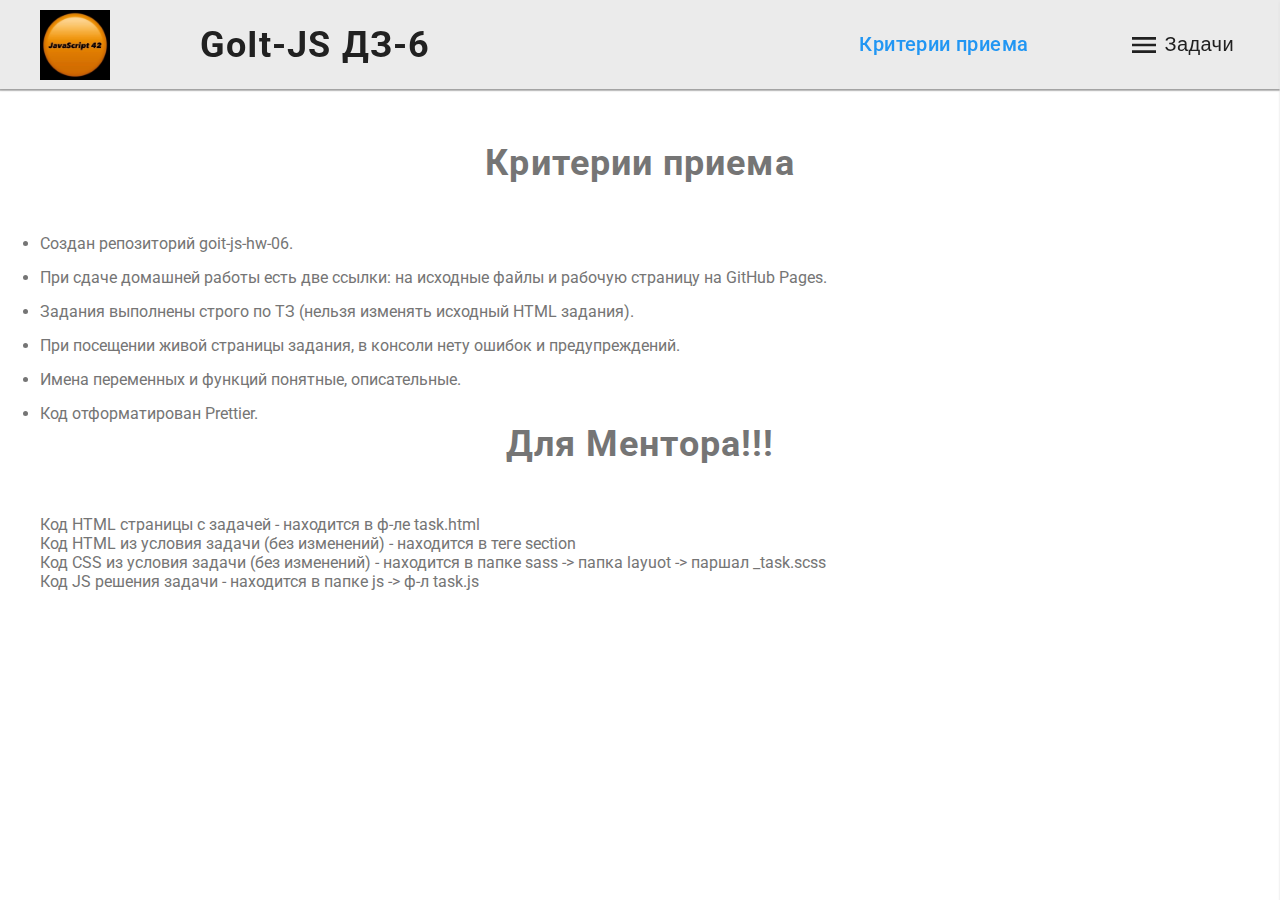
==== commit 7a9cd58b: "ДЗ-6 (задачи 1-10)" ====
--- a/index.html
+++ b/index.html
@@ -124,6 +124,11 @@
                     <p>Код отформатирован Prettier.</p>
                 </li>
             </ul>
+            <h2 class="section__title">Для Ментора!!!</h2>
+            <p>Код HTML страницы с задачей - находится в ф-ле task.html</p>
+            <p>Код HTML из условия задачи (без изменений) - находится в теге section</p>
+            <p>Код CSS из условия задачи (без изменений) - находится в папке sass -> папка layuot -> паршал _task.scss</p>
+            <p>Код JS решения задачи - находится в папке js -> ф-л task.js</p>
         </article>
         
     
--- a/css/main.min.css
+++ b/css/main.min.css
@@ -1,2 +1,2 @@
-:root{--main-color: #757575;--secondary-color: #212121;--accent-color: #2196F3;--brand-white-color: #FFFFFF;--logo-black-color: #000000;--mail-footer-color: rgba(235, 235, 235, 1);--secondary-background: #F5F4FA;--footer-background: #2F303A;--icon-color: #AFB1B8;--header-border: #ECECEC;--gallery-border: #EEEEEE;--item-gap: 30px;--hero-max-width: 1600px;--hero-min-height: 600px;--shadow: 0px 2px 1px 0px rgba(0, 0, 0, 0.2), 0px 1px 1px 0px rgba(0, 0, 0, 0.14), 0px 1px 3px 0px rgba(0, 0, 0, 0.12);--shadow-hero-button: 0px 4px 4px 0px #00000026;--shadow-filter-button: 0px 2px 2px 0px rgba(0, 0, 0, 0.12), 0px 1px 2px 0px rgba(0, 0, 0, 0.08), 0px 3px 1px 0px rgba(0, 0, 0, 0.1);--shadow-modal: 0px 2px 1px 0px #00000033, 0px 1px 1px 0px #00000024, 0px 1px 3px 0px #0000001F;--shadow-gallery: 0px 2px 2px 0px rgba(0, 0, 0, 0.12), 0px 1px 2px 0px rgba(0, 0, 0, 0.08), 0px 3px 1px 0px rgba(0, 0, 0, 0.1)}h1,h2,h3,p{margin-top:0;margin-bottom:0}img{display:block;max-width:100%;height:auto}ul{padding:0;margin:0;list-style:none}a{text-decoration:none}.body{background-color:var(--brand-white-color);color:var(--main-color);font-family:Roboto, sans-serif;padding-top:84px}.conteiner{margin-left:auto;margin-right:auto;padding-left:15px;padding-right:15px;width:1200px}.section__title{display:block;text-align:center;color:var(--main-color);font-weight:700;font-size:36px;line-height:1.17;letter-spacing:.03em;margin-bottom:50px}.page-title{color:var(--secondary-color);font-weight:700;font-size:36px;line-height:1.17;letter-spacing:.03em}.box{padding-top:50px;padding-left:20px;padding-right:20px}.article-border{padding-bottom:30px;border-bottom:1px solid var(--main-color)}.visually-hiden{position:absolute;width:1px;height:1px;margin:-1px;border:0;padding:0;clip:rect(0 0 0 0);overflow:hidden}.header{position:fixed;z-index:9;top:0;left:0;width:100%;display:flex;align-items:center;background-color:var(--mail-footer-color);box-shadow:var(--shadow-modal);min-height:60px}@media screen and (min-width: 768px){.header{min-height:80px}}.nav{display:flex;align-items:center;width:100%}.logo{margin-right:90px}.nav-item{display:flex;align-items:center;margin-left:auto}.nav-button{display:flex;align-items:center;justify-content:center;cursor:pointer;border:transparent;background-color:transparent}.menu-container .nav-button{align-self:flex-end}.site-nav__btn{color:var(--secondary-color);font-weight:500;font-size:20px;line-height:1.17;letter-spacing:.02em;display:block;padding-top:32px;padding-bottom:32px;transition:color 250ms cubic-bezier(0.4, 0, 0.2, 1)}.nav-button:hover .site-nav__btn,.nav-button:focus .site-nav__btn{color:var(--accent-color)}.nav-button__icon{width:40px;height:40px;transition:fill 250ms cubic-bezier(0.4, 0, 0.2, 1);fill:var(--secondary-color)}.nav-button:hover .nav-button__icon,.nav-button:focus .nav-button__icon{fill:var(--accent-color)}.site-nav__icon{width:40px;height:40px;transition:fill 250ms cubic-bezier(0.4, 0, 0.2, 1)}.nav-button:hover .site-nav__icon,.nav-button:focus .site-nav__icon{fill:var(--accent-color)}.menu-container{position:absolute;right:0;top:0;z-index:10;display:flex;flex-direction:column;width:22vw;height:100vh;background-color:var(--mail-footer-color);box-shadow:var(--shadow-modal);padding-left:40px;padding-right:15px;padding-top:10px;padding-bottom:10px;transform:translateX(100%);transition:transform 350ms cubic-bezier(0.4, 0, 0.2, 1)}.menu-container.is-open{transform:translateX(0)}.site-nav{display:flex;align-items:center;flex-direction:column;margin-right:auto;margin-top:20px;width:100%}.site-nav__item{border-top:1px solid var(--brand-white-color);border-bottom:1px solid var(--brand-white-color);width:100%}.site-nav__link{color:var(--secondary-color);font-weight:500;font-size:20px;line-height:1.17;letter-spacing:.02em;display:block;padding-top:15px;padding-bottom:15px;width:100%;transition:color 250ms cubic-bezier(0.4, 0, 0.2, 1)}.site-nav__link:hover,.site-nav__link:focus{color:var(--accent-color)}.site-nav__link.site-nav__link--current{color:var(--accent-color)}.site-nav__link.site-nav__requirements{margin-right:90px}.requirements-list{list-style:disc}.requirements-list__item:not(:last-child){margin-bottom:15px}.task3-list{display:flex}.task3-list__item:not(:last-child){margin-right:20px}
+:root{--main-color: #757575;--secondary-color: #212121;--accent-color: #2196F3;--brand-white-color: #FFFFFF;--logo-black-color: #000000;--mail-footer-color: rgba(235, 235, 235, 1);--secondary-background: #F5F4FA;--footer-background: #2F303A;--icon-color: #AFB1B8;--header-border: #ECECEC;--gallery-border: #EEEEEE;--item-gap: 30px;--hero-max-width: 1600px;--hero-min-height: 600px;--shadow: 0px 2px 1px 0px rgba(0, 0, 0, 0.2), 0px 1px 1px 0px rgba(0, 0, 0, 0.14), 0px 1px 3px 0px rgba(0, 0, 0, 0.12);--shadow-hero-button: 0px 4px 4px 0px #00000026;--shadow-filter-button: 0px 2px 2px 0px rgba(0, 0, 0, 0.12), 0px 1px 2px 0px rgba(0, 0, 0, 0.08), 0px 3px 1px 0px rgba(0, 0, 0, 0.1);--shadow-modal: 0px 2px 1px 0px #00000033, 0px 1px 1px 0px #00000024, 0px 1px 3px 0px #0000001F;--shadow-gallery: 0px 2px 2px 0px rgba(0, 0, 0, 0.12), 0px 1px 2px 0px rgba(0, 0, 0, 0.08), 0px 3px 1px 0px rgba(0, 0, 0, 0.1)}h1,h2,h3,p{margin-top:0;margin-bottom:0}img{display:block;max-width:100%;height:auto}ul{padding:0;margin:0;list-style:none}a{text-decoration:none}.body{background-color:var(--brand-white-color);color:var(--main-color);font-family:Roboto, sans-serif;padding-top:84px}.conteiner{margin-left:auto;margin-right:auto;padding-left:15px;padding-right:15px;width:1200px}.section__title{display:block;text-align:center;color:var(--main-color);font-weight:700;font-size:36px;line-height:1.17;letter-spacing:.03em;margin-bottom:50px}.page-title{color:var(--secondary-color);font-weight:700;font-size:36px;line-height:1.17;letter-spacing:.03em}.box{padding-top:50px;padding-left:20px;padding-right:20px}.article-border{padding-bottom:30px;border-bottom:1px solid var(--main-color)}.visually-hiden{position:absolute;width:1px;height:1px;margin:-1px;border:0;padding:0;clip:rect(0 0 0 0);overflow:hidden}.header{position:fixed;z-index:9;top:0;left:0;width:100%;display:flex;align-items:center;background-color:var(--mail-footer-color);box-shadow:var(--shadow-modal);min-height:60px}@media screen and (min-width: 768px){.header{min-height:80px}}.nav{display:flex;align-items:center;width:100%}.logo{margin-right:90px}.nav-item{display:flex;align-items:center;margin-left:auto}.nav-button{display:flex;align-items:center;justify-content:center;cursor:pointer;border:transparent;background-color:transparent}.menu-container .nav-button{align-self:flex-end}.site-nav__btn{color:var(--secondary-color);font-weight:500;font-size:20px;line-height:1.17;letter-spacing:.02em;display:block;padding-top:32px;padding-bottom:32px;transition:color 250ms cubic-bezier(0.4, 0, 0.2, 1)}.nav-button:hover .site-nav__btn,.nav-button:focus .site-nav__btn{color:var(--accent-color)}.nav-button__icon{width:40px;height:40px;transition:fill 250ms cubic-bezier(0.4, 0, 0.2, 1);fill:var(--secondary-color)}.nav-button:hover .nav-button__icon,.nav-button:focus .nav-button__icon{fill:var(--accent-color)}.site-nav__icon{width:40px;height:40px;transition:fill 250ms cubic-bezier(0.4, 0, 0.2, 1)}.nav-button:hover .site-nav__icon,.nav-button:focus .site-nav__icon{fill:var(--accent-color)}.menu-container{position:absolute;right:0;top:0;z-index:10;display:flex;flex-direction:column;width:22vw;height:100vh;background-color:var(--mail-footer-color);box-shadow:var(--shadow-modal);padding-left:40px;padding-right:15px;padding-top:10px;padding-bottom:10px;transform:translateX(100%);transition:transform 350ms cubic-bezier(0.4, 0, 0.2, 1)}.menu-container.is-open{transform:translateX(0)}.site-nav{display:flex;align-items:center;flex-direction:column;margin-right:auto;margin-top:20px;width:100%}.site-nav__item{border-top:1px solid var(--brand-white-color);border-bottom:1px solid var(--brand-white-color);width:100%}.site-nav__link{color:var(--secondary-color);font-weight:500;font-size:20px;line-height:1.17;letter-spacing:.02em;display:block;padding-top:15px;padding-bottom:15px;width:100%;transition:color 250ms cubic-bezier(0.4, 0, 0.2, 1)}.site-nav__link:hover,.site-nav__link:focus{color:var(--accent-color)}.site-nav__link.site-nav__link--current{color:var(--accent-color)}.site-nav__link.site-nav__requirements{margin-right:90px}.requirements-list{list-style:disc}.requirements-list__item:not(:last-child){margin-bottom:15px}.task3-list{display:flex;align-items:center;justify-content:center}.task3-list__item:not(:last-child){margin-right:20px}#validation-input{border:3px solid #bdbdbd}#validation-input.valid{border-color:#4caf50}#validation-input.invalid{border-color:#f44336}
 /*# sourceMappingURL=main.min.css.map */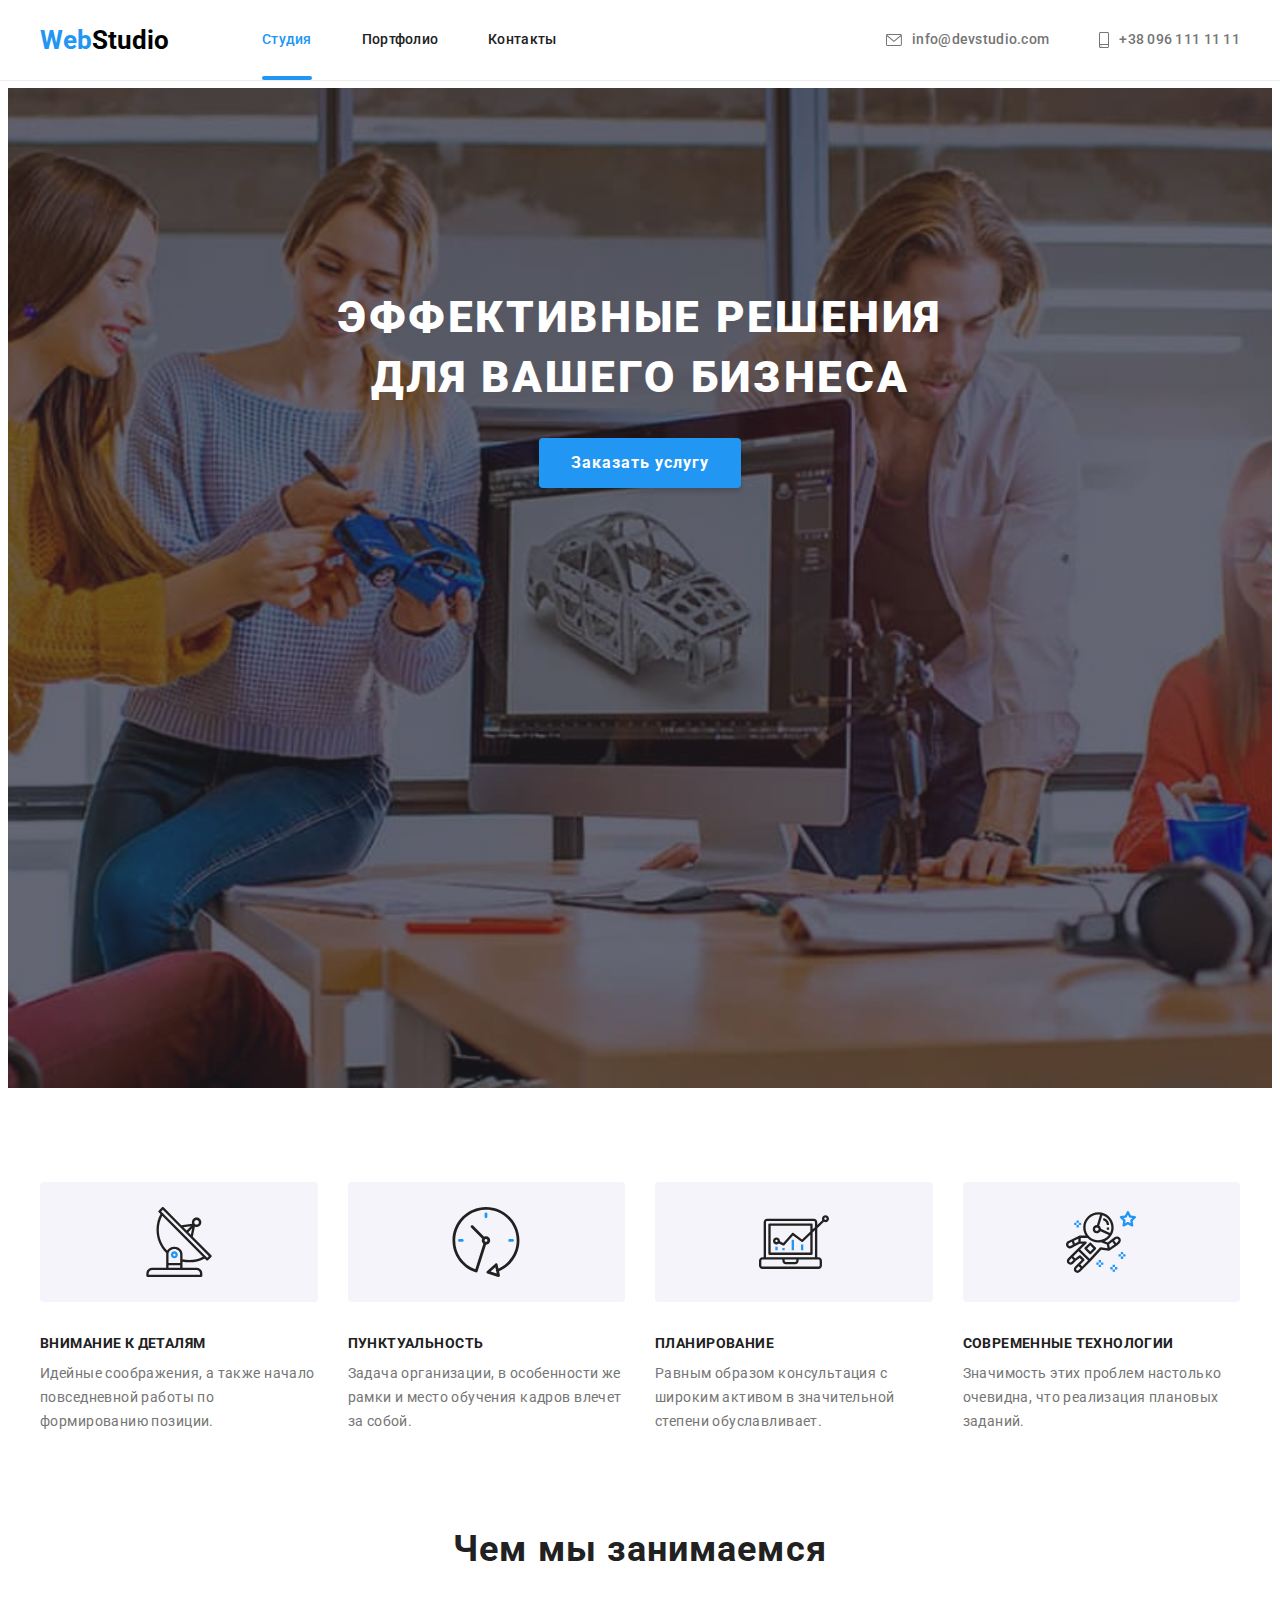
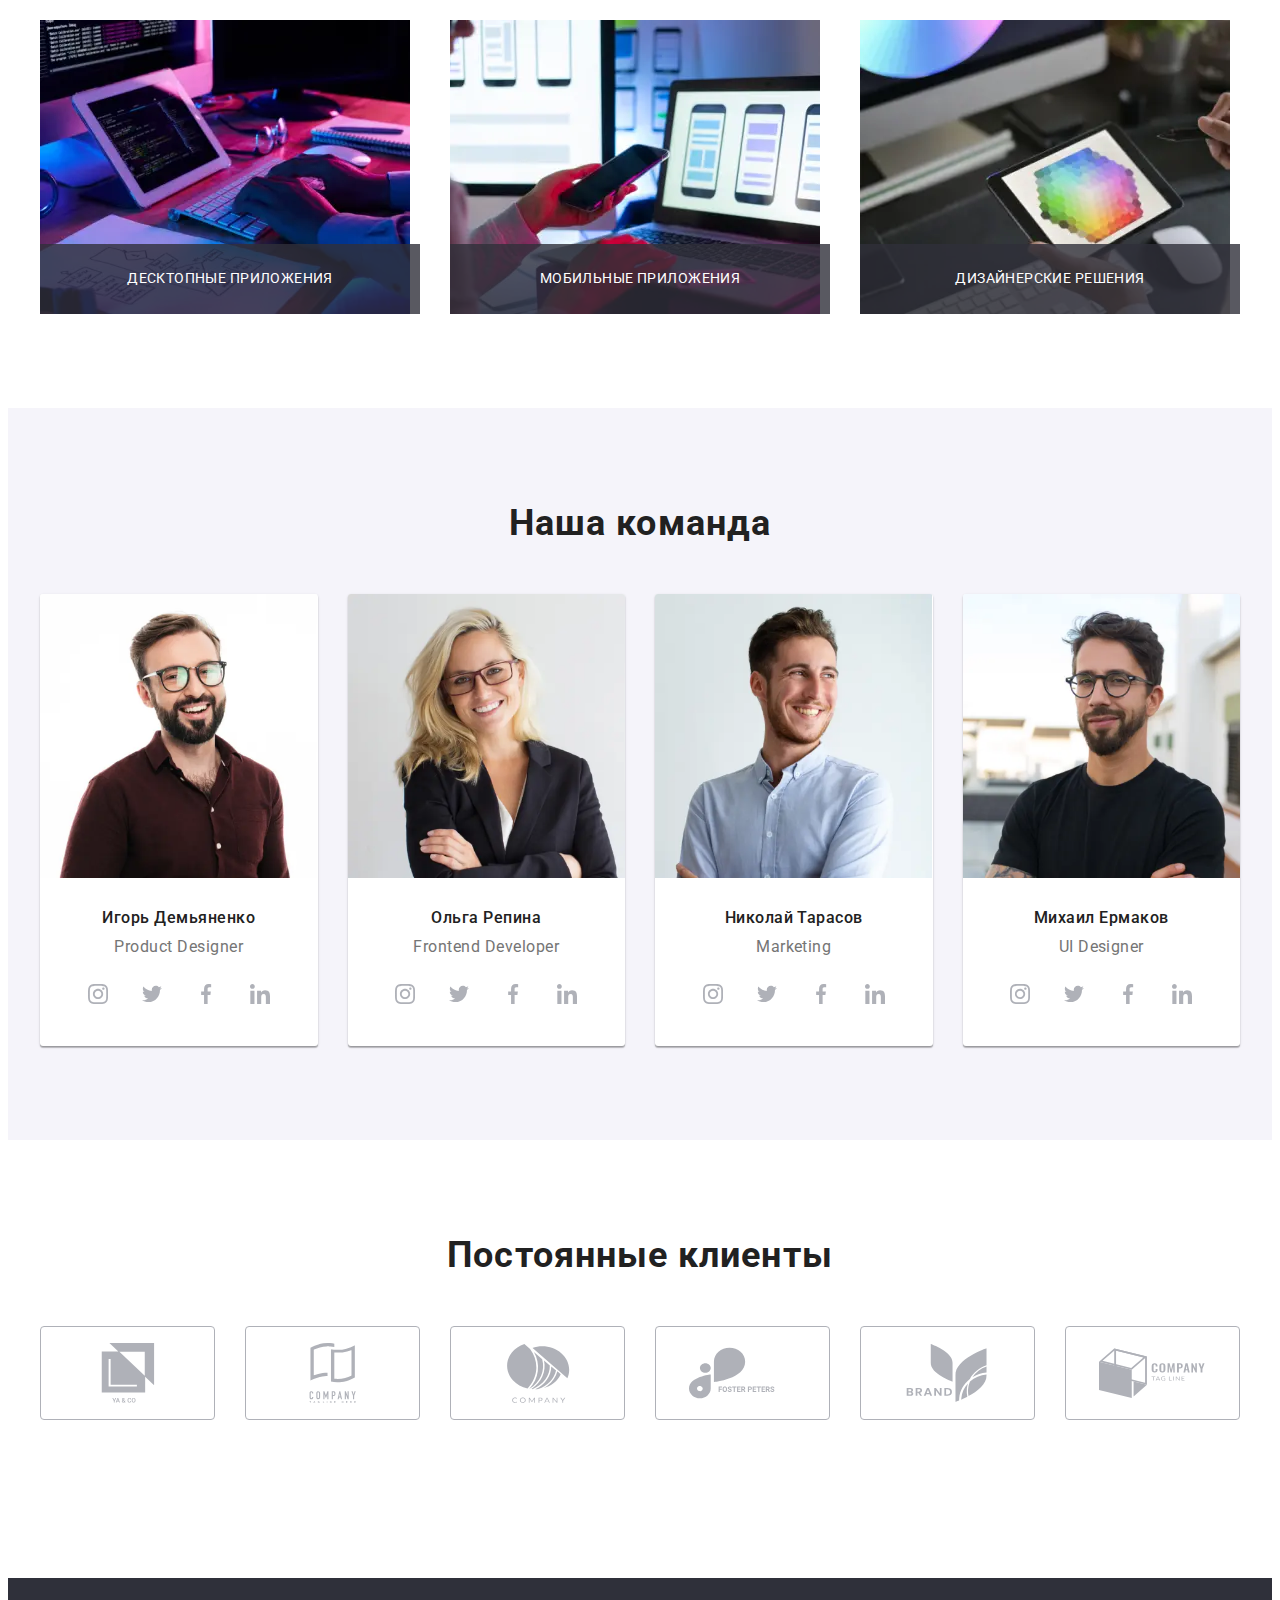
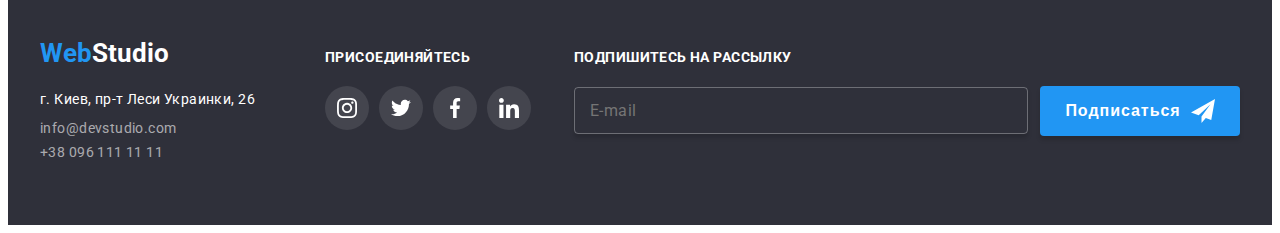
==== commit 8a8e6cc3: "DZ-8" ====
--- a/index.html
+++ b/index.html
@@ -4,7 +4,7 @@
     <meta charset="UTF-8">
     <meta http-equiv="X-UA-Compatible" content="IE=edge">
     <meta name="viewport" content="width=device-width, initial-scale=1.0">
-    <title>GoIt-JS</title>
+    <title>Студия</title>
     <!-- Подключение шрифтов Google Fonts -->
     <link rel="preconnect" href="https://fonts.googleapis.com">
     <link rel="preconnect" href="https://fonts.gstatic.com" crossorigin>
@@ -21,120 +21,691 @@
 
     <!---------------------------ШАПКА (HEADER)------------------------->
         <header class="header">
-        <div class="conteiner">
+        <div class="conteiner header-box">
             <!--Навигация-->
             <nav class="nav">
                 <!--Логотип-->
-                <a href="./index.html" class="logo">
-                    <img src="./img/logo.png" alt="logo" width="70" />
-                </a>
-
-                <h1 class="page-title">GoIt-JS ДЗ-6</h1>
-
-                <div class="nav-item">
-                    <a href="./index.html" class="site-nav__link site-nav__requirements  site-nav__link--current">Критерии приема</a>
-                    
-                    <button type="button" class="nav-button js-open-menu" aria-expanded="false" aria-controls="mobile-menu">
-                        <svg class="nav-button__icon">
-                            <use href="./img/symbol-defs.svg#icon-header-menu"></use>
-                        </svg>
-                        <span class="site-nav__btn">Задачи</span>
-                    </button>
-                </div>
+                <a href="" class="logo">Web<span class="logo--black">Studio</span></a>
+                
+                <button type="button" class="nav-button js-open-menu" aria-expanded="false" aria-controls="mobile-menu">
+                    <svg class="nav-button__icon">
+                        <use href="./img/symbol-defs.svg#icon-menu_40px"></use>
+                    </svg> 
+                </button>
 
                 <div class="menu-container js-menu-container" id="mobile-menu">
                     <button type="button" class="nav-button js-close-menu">
                         <svg class="site-nav__icon">
-                            <use href="./img/symbol-defs.svg#icon-menu-close"></use>
+                            <use href="./img/symbol-defs.svg#icon-close_40px"></use>
                         </svg>
                     </button>
-
+                        
                     <ul class="site-nav">
                         <li class="site-nav__item">
-                            <a href="./task-1.html" class="site-nav__link">Задача-1</a>
-                        </li>
-                    
+                            <a href="./index.html" class="site-nav__link site-nav__link--current">Студия</a>
+                        </li>
+                        
                         <li class="site-nav__item">
-                            <a href="./task-2.html" class="site-nav__link">Задача-2</a>
-                        </li>
-                    
+                            <a href="./portfolio.html" class="site-nav__link">Портфолио</a>
+                        </li>
+                        
                         <li class="site-nav__item">
-                            <a href="./task-3.html" class="site-nav__link">Задача-3</a>
-                        </li>
-                    
-                        <li class="site-nav__item">
-                            <a href="./task-4.html" class="site-nav__link">Задача-4</a>
-                        </li>
-                    
-                        <li class="site-nav__item">
-                            <a href="./task-5.html" class="site-nav__link">Задача-5</a>
-                        </li>
-                    
-                        <li class="site-nav__item">
-                            <a href="./task-6.html" class="site-nav__link">Задача-6</a>
-                        </li>
-                    
-                        <li class="site-nav__item">
-                            <a href="./task-7.html" class="site-nav__link">Задача-7</a>
-                        </li>
-                    
-                        <li class="site-nav__item">
-                            <a href="./task-8.html" class="site-nav__link">Задача-8</a>
-                        </li>
-                    
-                        <li class="site-nav__item">
-                            <a href="./task-9.html" class="site-nav__link">Задача-9</a>
-                        </li>
-                    
-                        <li class="site-nav__item">
-                            <a href="./task-10.html" class="site-nav__link">Задача-10</a>
+                            <a href="" class="site-nav__link">Контакты</a>
                         </li>
                     </ul>
-                </div>
+
+                    <ul class="site-contacts">
+                        <li class="site-contacts__item">
+                            <a href="tel:+380961111111" class="site-contacts__link">+380961111111</a>
+                        </li>
+                        
+                        <li class="site-nav__contacts">
+                            <a href="mailto:info@devstudio.com" class="site-contacts__mail">info@devstudio.com</a>
+                        </li>
+                    </ul>
+                        
+                <ul class="site-social">
+                    <li class="site-social__item">
+                        <a href="" class="site-social__link">Instagram</a>
+                    </li>
+                        
+                    <li class="site-social__item">
+                        <a href="" class="site-social__link">Twitter</a>
+                    </li>
+                        
+                    <li class="site-social__item">
+                        <a href="" class="site-social__link">Facebook</a>
+                    </li>
+                        
+                        <li class="site-social__item">
+                            <a href="" class="site-social__link">Linkedin</a>
+                        </li>
+                    </ul>
+                </div>
+                
             </nav>
+            
+            <!--Контакты-->
+            <ul class="contacts-nav">
+                <li class="contacts-nav__item">
+                    <a href="mailto:info@devstudio.com" class="contacts-nav__link">
+                        <svg class="contacts-nav__icon-mail">
+                            <use href="./img/symbol-defs.svg#icon-mail"></use>
+                        </svg>
+                        info@devstudio.com
+                    </a>
+                </li>
+
+                <li class="contacts-nav__item">
+                    <a href="tel:+380961111111" class="contacts-nav__link">
+                        <svg class="contacts-nav__icon-phone">
+                            <use href="./img/symbol-defs.svg#icon-phone"></use>
+                        </svg>
+                        +38 096 111 11 11</a>
+                </li>
+            </ul>
+        </div>
     </header>
 
     <!--Основной контент (main)-->
     <main>
-        <article class="conteiner box">
-            <h2 class="section__title">Критерии приема</h2>
-
-            <ul class="requirements-list">
-                <li class="requirements-list__item">
-                    <p>Создан репозиторий goit-js-hw-06.</p>
-                </li>
-
-                <li class="requirements-list__item">
-                    <p>При сдаче домашней работы есть две ссылки: на исходные файлы и рабочую страницу на GitHub Pages.</p>
-                </li>
-
-                <li class="requirements-list__item">
-                    <p>Задания выполнены строго по ТЗ (нельзя изменять исходный HTML задания).</p>
-                </li>
-
-                <li class="requirements-list__item">
-                    <p>При посещении живой страницы задания, в консоли нету ошибок и предупреждений.</p>
-                </li>
-
-                <li class="requirements-list__item">
-                    <p>Имена переменных и функций понятные, описательные.</p>
-                </li>
-
-                <li class="requirements-list__item">
-                    <p>Код отформатирован Prettier.</p>
-                </li>
-            </ul>
-            <h2 class="section__title">Для Ментора!!!</h2>
-            <p>Код HTML страницы с задачей - находится в ф-ле task.html</p>
-            <p>Код HTML из условия задачи (без изменений) - находится в теге section</p>
-            <p>Код CSS из условия задачи (без изменений) - находится в папке sass -> папка layuot -> паршал _task.scss</p>
-            <p>Код JS решения задачи - находится в папке js -> ф-л task.js</p>
-        </article>
-        
-    
+    <!----------------------------ГЕРОЙ--------------------------------->
+        <section class="hero">
+            <div class="conteiner">
+                <h1 class="hero__title">Эффективные решения <br> для вашего бизнеса</h1>
+                    
+                <button type="button" class="hero__button" data-modal-open>Заказать услугу</button>
+            </div>
+        </section>
+    
+
+    <!-----------------------СЕКЦИЯ ОСОБЕННОСТИ---------------------------->
+        <section class="features">
+            <div class="conteiner">
+                <h2 class="visually-hiden">Особенности компании</h2>
+
+                <ul class="features__list">
+                    <li class="features__item">
+                        <div class="features__box">
+                            <svg class="features__icon">
+                                <use href="./img/symbol-defs.svg#icon-feachers-antenna"></use>
+                            </svg>
+                        </div>
+                        <h3 class="features__title">Внимание к деталям</h3>
+                        <p>Идейные соображения, а также начало повседневной работы по формированию позиции.</p>
+                    </li>
+
+                    <li class="features__item">
+                        <div class="features__box">
+                            <svg class="features__icon">
+                                <use href="./img/symbol-defs.svg#icon-feachers-clock"></use>
+                            </svg>
+                        </div>
+                        <h3 class="features__title">Пунктуальность</h3>
+                        <p>Задача организации, в особенности же рамки и место обучения кадров влечет за собой.</p>
+                    </li>
+
+                    <li class="features__item">
+                        <div class="features__box">
+                            <svg class="features__icon">
+                                <use href="./img/symbol-defs.svg#icon-fiachers-diagram"></use>
+                            </svg>
+                        </div>
+                        <h3 class="features__title">Планирование</h3>
+                        <p>Равным образом консультация с широким активом в значительной степени обуславливает.</p>
+                    </li>
+
+                    <li class="features__item">
+                        <div class="features__box">
+                            <svg class="features__icon">
+                                <use href="./img/symbol-defs.svg#icon-feachers-astronaut"></use>
+                            </svg>
+                        </div>
+                        <h3 class="features__title">Современные технологии</h3>
+                        <p>Значимость этих проблем настолько очевидна, что реализация плановых заданий.</p>
+                    </li>
+                </ul>
+
+            </div>
+        </section>
+    
+    <!------------------------СЕКЦИЯ ЧЕМ МЫ ЗАНИМАЕМСЯ------------------------>
+        <section class="work">
+            <div class="conteiner">
+                <h2 class="section__title">Чем мы занимаемся</h2>
+
+                <ul class="work__list">
+                    <li class="work__item">
+                        <div class="work__thumb">
+                            <picture>
+                                <source
+                                    srcset="
+                                        ./img/desktop-menu_x1.webp 1x,
+                                        ./img/desktop-menu_x2.webp 2x,
+                                        ./img/desktop-menu_x3.webp 3x
+                                    "
+                                    type="image/webp"
+                                />
+
+                                <img 
+                                    srcset="
+                                        ./img/desktop-menu_x1.jpg 1x,
+                                        ./img/desktop-menu_x2.jpg 2x,
+                                        ./img/desktop-menu_x3.jpg 3x
+                                    "
+                                    src="./img/desktop-menu_x1.jpg"
+                                    alt="Веб разработка"
+                                    width="370"
+                                />
+                            </picture>
+                            
+                            <h3 class="work__text">ДЕСКТОПНЫЕ ПРИЛОЖЕНИЯ</h3>
+                        </div>
+                    </li>
+
+                    <li class="work__item">
+                        <div class="work__thumb">
+                            <picture>
+                                <source 
+                                    srcset="
+                                        ./img/mobile-menu_x1.webp 1x,
+                                        ./img/mobile-menu_x2.webp 2x,
+                                        ./img/mobile-menu_x3.webp 3x
+                                    " 
+                                    type="image/webp" 
+                                />
+                            
+                                <img 
+                                    srcset="
+                                        ./img/mobile-menu_x1.jpg 1x,
+                                        ./img/mobile-menu_x2.jpg 2x,
+                                        ./img/mobile-menu_x3.jpg 3x
+                                    " 
+                                    src="./img/mobile-menu_x1.jpg" 
+                                    alt="Мобильные приложения" 
+                                    width="370" 
+                                />
+                            </picture>
+                            <h3 class="work__text">МОБИЛЬНЫЕ ПРИЛОЖЕНИЯ</h3>
+                        </div>
+                    </li>
+
+                    <li class="work__item">
+                        <div class="work__thumb">
+                            <picture>
+                                <source 
+                                    srcset="
+                                        ./img/design-menu_x1.webp 1x,
+                                        ./img/design-menu_x2.webp 2x,
+                                        ./img/design-menu_x3.webp 3x
+                                    " 
+                                    type="image/webp" 
+                                />
+                            
+                                <img 
+                                    srcset="
+                                        ./img/design-menu_x1.jpg 1x,
+                                        ./img/design-menu_x2.jpg 2x,
+                                        ./img/design-menu_x3.jpg 3x
+                                    " 
+                                    src="./img/design-menu_x1.jpg" 
+                                    alt="Дизайнерские решения" 
+                                    width="370" 
+                                />
+                            </picture>
+                            <h3 class="work__text">ДИЗАЙНЕРСКИЕ РЕШЕНИЯ</h3>
+                        </div>
+                    </li>
+                </ul>
+
+            </div>
+        </section>
+        
+    <!----------------------СЕКЦИЯ НАША КОМАНДА----------------------------->
+        <section class="team">
+            <div class="conteiner">
+                <h2 class="section__title">Наша команда</h2>
+        
+                <ul class="team__list">
+                    <!--Игорь Демьяненко-->
+                    <li class="team__item">
+                        <picture>
+                            <source srcset="./img/igor-450_x1.webp 1x,
+                                            ./img/igor-900_x2.webp 2x,
+                                            ./img/igor-1350_x3.webp 3x" 
+                                type="image/webp" />
+                            
+                            <img srcset="./img/igor-450_x1.jpg 1x,
+                                        ./img/igor-900_x2.jpg 2x,
+                                        ./img/igor-1350_x3.jpg 3x" 
+                                src="./img/igor-450_x1.jpg" 
+                                alt="фото Игорь Демьяненко"
+                                max-width: "450" />
+                        </picture>
+        
+                        <div class="team__card">
+                            <h3 class="team__title">Игорь Демьяненко</h3>
+                            <p lang="en" class="team__text">Product Designer</p>
+        
+                            <ul class="social">
+                                <li class="social__item">
+                                    <a href="" class="social__link">
+                                        <svg class="social__icon">
+                                            <use href="./img/symbol-defs.svg#icon-instagram"></use>
+                                        </svg>
+                                    </a>
+                                </li>
+        
+                                <li class="social__item">
+                                    <a href="" class="social__link">
+                                        <svg class="social__icon">
+                                            <use href="./img/symbol-defs.svg#icon-twitter"></use>
+                                        </svg>
+                                    </a>
+                                </li>
+        
+                                <li class="social__item">
+                                    <a href="" class="social__link">
+                                        <svg class="social__icon">
+                                            <use href="./img/symbol-defs.svg#icon-facebook"></use>
+                                        </svg>
+                                    </a>
+                                </li>
+        
+                                <li class="social__item">
+                                    <a href="" class="social__link">
+                                        <svg class="social__icon">
+                                            <use href="./img/symbol-defs.svg#icon-linkedin"></use>
+                                        </svg>
+                                    </a>
+                                </li>
+                            </ul>
+                        </div>
+                    </li>
+        
+                    <!--Ольга Репина-->
+                    <li class="team__item">
+        
+                        <picture>
+                            <source srcset="./img/olga-450_x1.webp 1x,
+                                            ./img/olga-900_x2.webp 2x,
+                                            ./img/olga-1350_x3.webp 3x" 
+                                type="image/webp" />
+                        
+                            <img srcset="./img/olga-450_x1.jpg 1x,
+                                        ./img/olga-900_x2.jpg 2x,
+                                        ./img/olga-1350_x3.jpg 3x" 
+                                src="./img/olga-450_x1.jpg"
+                                alt="фото Игорь Демьяненко" 
+                                max-width: "450" />
+                        </picture>
+        
+                        <div class="team__card">
+                            <h3 class="team__title">Ольга Репина</h3>
+                            <p lang="en" class="team__text">Frontend Developer</p>
+        
+                            <ul class="social">
+                                <li class="social__item">
+                                    <a href="" class="social__link">
+                                        <svg class="social__icon">
+                                            <use href="./img/symbol-defs.svg#icon-instagram"></use>
+                                        </svg>
+                                    </a>
+                                </li>
+        
+                                <li class="social__item">
+                                    <a href="" class="social__link">
+                                        <svg class="social__icon">
+                                            <use href="./img/symbol-defs.svg#icon-twitter"></use>
+                                        </svg>
+                                    </a>
+                                </li>
+        
+                                <li class="social__item">
+                                    <a href="" class="social__link">
+                                        <svg class="social__icon">
+                                            <use href="./img/symbol-defs.svg#icon-facebook"></use>
+                                        </svg>
+                                    </a>
+                                </li>
+        
+                                <li class="social__item">
+                                    <a href="" class="social__link">
+                                        <svg class="social__icon">
+                                            <use href="./img/symbol-defs.svg#icon-linkedin"></use>
+                                        </svg>
+                                    </a>
+                                </li>
+                            </ul>
+                        </div>
+                    </li>
+        
+                    <!--Николай Тарасов-->
+                    <li class="team__item">
+        
+                        <picture>
+                            <source srcset="./img/nikolay-450_x1.webp 1x,
+                                            ./img/nikolay-900_x2.webp 2x,
+                                            ./img/nikolay-1350_x3.webp 3x" 
+                                    type="image/webp" />
+                        
+                            <img srcset="./img/nikolay-450_x1.jpg 1x,
+                                        ./img/nikolay-900_x2.jpg 2x,
+                                        ./img/nikolay-1350_x3.jpg 3x" 
+                                src="./img/nikolay-450_x1.jpg"
+                                alt="фото Игорь Демьяненко" 
+                                max-width: "450" />
+                        </picture>
+        
+                        <div class="team__card">
+                            <h3 class="team__title">Николай Тарасов</h3>
+                            <p lang="en" class="team__text">Marketing</p>
+        
+                            <ul class="social">
+                                <li class="social__item">
+                                    <a href="" class="social__link">
+                                        <svg class="social__icon">
+                                            <use href="./img/symbol-defs.svg#icon-instagram"></use>
+                                        </svg>
+                                    </a>
+                                </li>
+        
+                                <li class="social__item">
+                                    <a href="" class="social__link">
+                                        <svg class="social__icon">
+                                            <use href="./img/symbol-defs.svg#icon-twitter"></use>
+                                        </svg>
+                                    </a>
+                                </li>
+        
+                                <li class="social__item">
+                                    <a href="" class="social__link">
+                                        <svg class="social__icon">
+                                            <use href="./img/symbol-defs.svg#icon-facebook"></use>
+                                        </svg>
+                                    </a>
+                                </li>
+        
+                                <li class="social__item">
+                                    <a href="" class="social__link">
+                                        <svg class="social__icon">
+                                            <use href="./img/symbol-defs.svg#icon-linkedin"></use>
+                                        </svg>
+                                    </a>
+                                </li>
+                            </ul>
+                        </div>
+                    </li>
+        
+                    <!--Михаил Ермаков-->
+                    <li class="team__item">
+        
+                        <picture>
+                            <source srcset="./img/mickel-450_x1.webp 1x,
+                                            ./img/mickel-900_x2.webp 2x,
+                                            ./img/mickel-1350_x3.webp 3x" 
+                                    type="image/webp" />
+                        
+                            <img srcset="./img/mickel-450_x1.jpg 1x,
+                                        ./img/mickel-900_x2.jpg 2x,
+                                        ./img/mickel-1350_x3.jpg 3x" 
+                                src="./img/mickel-450_x1.jpg"
+                                alt="фото Игорь Демьяненко" 
+                                max-width: "450" />
+                        </picture>
+        
+                        <div class="team__card">
+                            <h3 class="team__title">Михаил Ермаков</h3>
+                            <p lang="en" class="team__text">UI Designer</p>
+        
+                            <ul class="social">
+                                <li class="social__item">
+                                    <a href="" class="social__link">
+                                        <svg class="social__icon">
+                                            <use href="./img/symbol-defs.svg#icon-instagram"></use>
+                                        </svg>
+                                    </a>
+                                </li>
+        
+                                <li class="social__item">
+                                    <a href="" class="social__link">
+                                        <svg class="social__icon">
+                                            <use href="./img/symbol-defs.svg#icon-twitter"></use>
+                                        </svg>
+                                    </a>
+                                </li>
+        
+                                <li class="social__item">
+                                    <a href="" class="social__link">
+                                        <svg class="social__icon">
+                                            <use href="./img/symbol-defs.svg#icon-facebook"></use>
+                                        </svg>
+                                    </a>
+                                </li>
+        
+                                <li class="social__item">
+                                    <a href="" class="social__link">
+                                        <svg class="social__icon">
+                                            <use href="./img/symbol-defs.svg#icon-linkedin"></use>
+                                        </svg>
+                                    </a>
+                                </li>
+                            </ul>
+                        </div>
+        </section>
+
+        <!-- --------------------------СЕКЦИЯ ПОСТОЯННЫЕ КЛИЕНТЫ------------------------------------- -->
+        <section class="client">
+            <div class="conteiner">
+                <h2 class="section__title">Постоянные клиенты</h2>
+        
+                <ul class="client__list">
+                    <li class="client__item">
+                        <a href="" class="client__link">
+                            <svg class="client__icon">
+                                <use href="./img/symbol-defs.svg#icon-yaco"></use>
+                            </svg>
+                        </a>
+                    </li>
+                
+                    <li class="client__item">
+                        <a href="" class="client__link">
+                            <svg class="client__icon">
+                                <use href="./img/symbol-defs.svg#icon-company"></use>
+                            </svg>
+                        </a>
+                    </li>
+                
+                    <li class="client__item">
+                        <a href="" class="client__link">
+                            <svg class="client__icon">
+                                <use href="./img/symbol-defs.svg#icon-company-two"></use>
+                            </svg>
+                        </a>
+                    </li>
+                
+                    <li class="client__item">
+                        <a href="" class="client__link">
+                            <svg class="client__icon">
+                                <use href="./img/symbol-defs.svg#icon-foster-peters"></use>
+                            </svg>
+                        </a>
+                    </li>
+
+                    <li class="client__item">
+                        <a href="" class="client__link">
+                            <svg class="client__icon">
+                                <use href="./img/symbol-defs.svg#icon-brand"></use>
+                            </svg>
+                        </a>
+                    </li>
+
+                    <li class="client__item">
+                        <a href="" class="client__link">
+                            <svg class="client__icon">
+                                <use href="./img/symbol-defs.svg#icon-tag-line"></use>
+                            </svg>
+                        </a>
+                    </li>
+                </ul>
+        
+            </div>
+            <svg class="client__icon">
+                <use href="./img/symbol-defs_1.svg#icon-menu-close"></use>
+            </svg>
+            <svg class="client__icon--1">
+                <use href="./img/symbol-defs_1.svg#icon-products-arrow"></use>
+            </svg>
+        </section>
     </main>
 
-    <script src="./js/mobile-menu.js" type="module"></script>
+    <!------------------------------ПОДВАЛ (FOOTER)--------------------------->
+    <footer class="footer">
+        <div class="conteiner footer--flex">
+            <div class="footer__tablet">
+                <div class="footer-address">
+                    <a href="" class="logo">Web<span class="logo--white">Studio</span></a>
+                    
+                    <div>
+                        <ul class="address">
+                            <li class="address__item">
+                                <a href="" class="adress__link">г. Киев, пр-т Леси Украинки, 26</a>
+                            </li>
+                
+                            <li class="adress__item">
+                                <a href="mailto:info@devstudio.com" class="contacts__link">info@devstudio.com</a>
+                            </li>
+                
+                            <li class="adress__item">
+                                <a href="tel:+380961111111" class="contacts__link">+38 096 111 11 11</a>
+                            </li>
+                        </ul>
+                    </div>
+                </div>
+                
+                <div class="footer-net">
+                    <b class="footer__title">ПРИСОЕДИНЯЙТЕСЬ</b>
+                
+                    <ul class="social">
+                        <li class="social__item">
+                            <a href="" class="social__link footer--link">
+                                <svg class="social__icon footer--icon">
+                                    <use href="./img/symbol-defs.svg#icon-instagram"></use>
+                                </svg>
+                            </a>
+                        </li>
+                
+                        <li class="social__item">
+                            <a href="" class="social__link footer--link">
+                                <svg class="social__icon footer--icon">
+                                    <use href="./img/symbol-defs.svg#icon-twitter"></use>
+                                </svg>
+                            </a>
+                        </li>
+                
+                        <li class="social__item">
+                            <a href="" class="social__link footer--link">
+                                <svg class="social__icon footer--icon">
+                                    <use href="./img/symbol-defs.svg#icon-facebook"></use>
+                                </svg>
+                            </a>
+                        </li>
+                
+                        <li class="social__item">
+                            <a href="" class="social__link footer--link">
+                                <svg class="social__icon footer--icon">
+                                    <use href="./img/symbol-defs.svg#icon-linkedin"></use>
+                                </svg>
+                            </a>
+                        </li>
+                    </ul>
+                </div>
+            </div>
+            
+
+            <!------------------------- Форма Подписки -------------------------->
+            <form class="subscribe">
+                <b class="footer__title">ПОДПИШИТЕСЬ НА РАССЫЛКУ</b>
+                <div class="subscribe-form">
+                    <div class="subscribe-mail">
+                        <label for="mail" class="subscribe-mail__label">E-mail</label>
+                        <input type="email" name="e-mail" id="mail" class="subscribe-mail__input" />
+                    </div>
+                    
+                    <button type="submit" class="subscribe-btn">
+                        Подписаться
+                        <svg class="subscribe-btn__icon">
+                            <use href="./img/symbol-defs.svg#icon-send"></use>
+                        </svg>
+                    </button>
+                </div>
+            </form>
+        </div>
+    </footer>
+
+    <!----------------------- Модальное окно--------------------- -->
+    <div class="backdrop is-hidden" data-modal>
+        <div class="modal">
+            <button data-modal-close type="button" class="modal__button">
+                <svg class="modal__icon-btn">
+                    <use href="./img/symbol-defs.svg#icon-close"></use>
+                </svg>
+            </button>
+    
+            <form class="modal-form">
+                <b class="modal-form__title">Оставте свои данные, мы вам перезвоним</b>
+    
+                <div class="modal-form__field">
+                    <label for="name" class="modal-form__label">Имя</label>
+                    <input type="text" name="name" id="name" class="modal-form__input" />
+                    <svg class="modal-form__icon">
+                        <use href="./img/symbol-defs.svg#icon-person"></use>
+                    </svg>
+                </div>
+    
+                <div class="modal-form__field">
+                    <label for="phone" class="modal-form__label">Телефон</label>
+                    <input type="tel" name="phone" id="phone" class="modal-form__input" />
+                    <svg class="modal-form__icon">
+                        <use href="./img/symbol-defs.svg#icon-tel"></use>
+                    </svg>
+                </div>
+    
+                <div class="modal-form__field">
+                    <label for="e-mail" class="modal-form__label">E-mail</label>
+                    <input type="email" name="e-mail" id="e-mail" class="modal-form__input" />
+                    <svg class="modal-form__icon">
+                        <use href="./img/symbol-defs.svg#icon-e-mail"></use>
+                    </svg>
+                </div>
+    
+                <div class="modal-form__field modal-form__fild-coments">
+                    <label for="coments" class="modal-form__label">Комментарий</label>
+                    <textarea name="coments" id="coments" rows="6" placeholder="Введите текст"
+                        class="modal-form__input modal-form__coments"></textarea>
+                </div>
+    
+                <div class="modal-form__checkbox-field">
+                    <input type="checkbox" name="agreement" id="agreement" class="modal-form__checkbox-input" />
+                    <label for="agreement" class="modal-form__checkbox-label">
+                        <svg class="modal-form__checkbox-icon">
+                            <use href="./img/symbol-defs.svg#icon-marck"></use>
+                        </svg>
+                        Соглашаюсь с рассылкой и принимаю
+                        <a href="" class="modal-form__link">Условия договора</a>
+                    </label>
+    
+                </div>
+    
+                <button type="submit" class="modal-form__btn">Отправить</button>
+            </form>
+        </div>
+    </div>
+
+    <script src="./js/modal.js"></script>
+
+    <script src="./js/mobile-menu.js"></script>
+    
 </body>
 </html>
 
--- a/css/main.min.css
+++ b/css/main.min.css
@@ -1,2 +1,2 @@
-:root{--main-color: #757575;--secondary-color: #212121;--accent-color: #2196F3;--brand-white-color: #FFFFFF;--logo-black-color: #000000;--mail-footer-color: rgba(235, 235, 235, 1);--secondary-background: #F5F4FA;--footer-background: #2F303A;--icon-color: #AFB1B8;--header-border: #ECECEC;--gallery-border: #EEEEEE;--item-gap: 30px;--hero-max-width: 1600px;--hero-min-height: 600px;--shadow: 0px 2px 1px 0px rgba(0, 0, 0, 0.2), 0px 1px 1px 0px rgba(0, 0, 0, 0.14), 0px 1px 3px 0px rgba(0, 0, 0, 0.12);--shadow-hero-button: 0px 4px 4px 0px #00000026;--shadow-filter-button: 0px 2px 2px 0px rgba(0, 0, 0, 0.12), 0px 1px 2px 0px rgba(0, 0, 0, 0.08), 0px 3px 1px 0px rgba(0, 0, 0, 0.1);--shadow-modal: 0px 2px 1px 0px #00000033, 0px 1px 1px 0px #00000024, 0px 1px 3px 0px #0000001F;--shadow-gallery: 0px 2px 2px 0px rgba(0, 0, 0, 0.12), 0px 1px 2px 0px rgba(0, 0, 0, 0.08), 0px 3px 1px 0px rgba(0, 0, 0, 0.1)}h1,h2,h3,p{margin-top:0;margin-bottom:0}img{display:block;max-width:100%;height:auto}ul{padding:0;margin:0;list-style:none}a{text-decoration:none}.body{background-color:var(--brand-white-color);color:var(--main-color);font-family:Roboto, sans-serif;padding-top:84px}.conteiner{margin-left:auto;margin-right:auto;padding-left:15px;padding-right:15px;width:1200px}.section__title{display:block;text-align:center;color:var(--main-color);font-weight:700;font-size:36px;line-height:1.17;letter-spacing:.03em;margin-bottom:50px}.page-title{color:var(--secondary-color);font-weight:700;font-size:36px;line-height:1.17;letter-spacing:.03em}.box{padding-top:50px;padding-left:20px;padding-right:20px}.article-border{padding-bottom:30px;border-bottom:1px solid var(--main-color)}.visually-hiden{position:absolute;width:1px;height:1px;margin:-1px;border:0;padding:0;clip:rect(0 0 0 0);overflow:hidden}.header{position:fixed;z-index:9;top:0;left:0;width:100%;display:flex;align-items:center;background-color:var(--mail-footer-color);box-shadow:var(--shadow-modal);min-height:60px}@media screen and (min-width: 768px){.header{min-height:80px}}.nav{display:flex;align-items:center;width:100%}.logo{margin-right:90px}.nav-item{display:flex;align-items:center;margin-left:auto}.nav-button{display:flex;align-items:center;justify-content:center;cursor:pointer;border:transparent;background-color:transparent}.menu-container .nav-button{align-self:flex-end}.site-nav__btn{color:var(--secondary-color);font-weight:500;font-size:20px;line-height:1.17;letter-spacing:.02em;display:block;padding-top:32px;padding-bottom:32px;transition:color 250ms cubic-bezier(0.4, 0, 0.2, 1)}.nav-button:hover .site-nav__btn,.nav-button:focus .site-nav__btn{color:var(--accent-color)}.nav-button__icon{width:40px;height:40px;transition:fill 250ms cubic-bezier(0.4, 0, 0.2, 1);fill:var(--secondary-color)}.nav-button:hover .nav-button__icon,.nav-button:focus .nav-button__icon{fill:var(--accent-color)}.site-nav__icon{width:40px;height:40px;transition:fill 250ms cubic-bezier(0.4, 0, 0.2, 1)}.nav-button:hover .site-nav__icon,.nav-button:focus .site-nav__icon{fill:var(--accent-color)}.menu-container{position:absolute;right:0;top:0;z-index:10;display:flex;flex-direction:column;width:22vw;height:100vh;background-color:var(--mail-footer-color);box-shadow:var(--shadow-modal);padding-left:40px;padding-right:15px;padding-top:10px;padding-bottom:10px;transform:translateX(100%);transition:transform 350ms cubic-bezier(0.4, 0, 0.2, 1)}.menu-container.is-open{transform:translateX(0)}.site-nav{display:flex;align-items:center;flex-direction:column;margin-right:auto;margin-top:20px;width:100%}.site-nav__item{border-top:1px solid var(--brand-white-color);border-bottom:1px solid var(--brand-white-color);width:100%}.site-nav__link{color:var(--secondary-color);font-weight:500;font-size:20px;line-height:1.17;letter-spacing:.02em;display:block;padding-top:15px;padding-bottom:15px;width:100%;transition:color 250ms cubic-bezier(0.4, 0, 0.2, 1)}.site-nav__link:hover,.site-nav__link:focus{color:var(--accent-color)}.site-nav__link.site-nav__link--current{color:var(--accent-color)}.site-nav__link.site-nav__requirements{margin-right:90px}.requirements-list{list-style:disc}.requirements-list__item:not(:last-child){margin-bottom:15px}.task3-list{display:flex;align-items:center;justify-content:center}.task3-list__item:not(:last-child){margin-right:20px}#validation-input{border:3px solid #bdbdbd}#validation-input.valid{border-color:#4caf50}#validation-input.invalid{border-color:#f44336}
+:root{--main-color: #757575;--secondary-color: #212121;--accent-color: #2196F3;--brand-white-color: #FFFFFF;--logo-black-color: #000000;--mail-footer-color: rgba(255, 255, 255, 0.6);--secondary-background: #F5F4FA;--footer-background: #2F303A;--icon-color: #AFB1B8;--header-border: #ECECEC;--gallery-border: #EEEEEE;--item-gap: 30px;--hero-max-width: 1600px;--hero-min-height: 600px;--shadow: 0px 2px 1px 0px rgba(0, 0, 0, 0.2), 0px 1px 1px 0px rgba(0, 0, 0, 0.14), 0px 1px 3px 0px rgba(0, 0, 0, 0.12);--shadow-hero-button: 0px 4px 4px 0px #00000026;--shadow-filter-button: 0px 2px 2px 0px rgba(0, 0, 0, 0.12), 0px 1px 2px 0px rgba(0, 0, 0, 0.08), 0px 3px 1px 0px rgba(0, 0, 0, 0.1);--shadow-modal: 0px 2px 1px 0px #00000033, 0px 1px 1px 0px #00000024, 0px 1px 3px 0px #0000001F;--shadow-gallery: 0px 2px 2px 0px rgba(0, 0, 0, 0.12), 0px 1px 2px 0px rgba(0, 0, 0, 0.08), 0px 3px 1px 0px rgba(0, 0, 0, 0.1)}h1,h2,h3,p{margin-top:0;margin-bottom:0}img{display:block;max-width:100%;height:auto}ul{padding:0;margin:0;list-style:none}a{text-decoration:none}.body{background-color:var(--brand-white-color);color:var(--main-color);font-family:Roboto, sans-serif;padding-top:60px}@media screen and (min-width: 768px){.body{padding-top:80px}}.conteiner{margin-left:auto;margin-right:auto;padding-left:15px;padding-right:15px;width:100%}@media screen and (min-width: 480px){.conteiner{width:480px}}@media screen and (min-width: 768px){.conteiner{width:768px}}@media screen and (min-width: 1200px){.conteiner{width:1200px}}.section__title{display:block;text-align:center;color:var(--secondary-color);font-weight:700;font-size:28px;line-height:1.17;letter-spacing:.03em;margin-bottom:30px}@media screen and (min-width: 1200px){.section__title{color:var(--secondary-color);font-weight:700;font-size:36px;line-height:1.17;letter-spacing:.03em;margin-bottom:50px}}.visually-hiden{position:absolute;width:1px;height:1px;margin:-1px;border:0;padding:0;clip:rect(0 0 0 0);overflow:hidden}.header{position:fixed;z-index:9;top:0;left:0;width:100%;display:flex;align-items:center;background-color:var(--brand-white-color);border-bottom:1px solid var(--header-border);min-height:60px}@media screen and (min-width: 768px){.header{min-height:80px}}.header-box{display:flex;align-items:center;justify-content:space-between}.logo{color:var(--accent-color);font-weight:700;font-size:26px;line-height:1.19;letter-spacing:.03}.logo--black{color:var(--logo-black-color)}.logo--white{color:var(--brand-white-color)}.nav{display:flex;align-items:center}@media screen and (max-width: 768px){.nav{justify-content:space-between;width:100%}}.nav-button{display:flex;align-items:center;justify-content:center;cursor:pointer;width:40px;height:40px;border:transparent;background-color:transparent}.menu-container .nav-button{align-self:flex-end}@media screen and (min-width: 768px){.nav-button{display:none}}.nav-button__icon{width:40px;height:40px;transition:fill 250ms cubic-bezier(0.4, 0, 0.2, 1)}.nav-button:hover .nav-button__icon,.nav-button:focus .nav-button__icon{fill:var(--accent-color)}.site-nav__icon{width:40px;height:40px;transition:fill 250ms cubic-bezier(0.4, 0, 0.2, 1)}.nav-button:hover .site-nav__icon,.nav-button:focus .site-nav__icon{fill:var(--accent-color)}@media screen and (max-width: 767px){.menu-container{position:absolute;left:0;top:0;z-index:10;display:flex;flex-direction:column;justify-content:space-between;width:100vw;height:100vh;background-color:var(--brand-white-color);padding-left:40px;padding-right:15px;padding-top:10px;padding-bottom:48px;transform:translateX(-100%);transition:transform 350ms cubic-bezier(0.4, 0, 0.2, 1)}.menu-container.is-open{transform:translateX(0)}}@media screen and (max-width: 767px){.site-nav{margin-bottom:auto}}@media screen and (min-width: 768px){.site-nav{display:flex;margin-left:88px}}@media screen and (min-width: 1200px){.site-nav{margin-left:93px}}@media screen and (max-width: 767px){.site-nav__item:not(:last-child){margin-bottom:32px}}@media screen and (min-width: 768px){.site-nav__item{position:relative;left:0;top:0}.site-nav__item:not(:last-child){margin-right:50px}}.site-nav__link{transition:color 250ms cubic-bezier(0.4, 0, 0.2, 1)}@media screen and (max-width: 767px){.site-nav__link{color:var(--secondary-color);font-weight:500;font-size:40px;line-height:1.17;letter-spacing:.02em;transition:color 250ms cubic-bezier(0.4, 0, 0.2, 1)}}@media screen and (min-width: 768px){.site-nav__link{color:var(--secondary-color);font-weight:500;font-size:14px;line-height:1.14;letter-spacing:.02em;display:block;padding-top:32px;padding-bottom:32px}}.site-nav__link:hover,.site-nav__link:focus{color:var(--accent-color)}.site-nav__link.site-nav__link--current{color:var(--accent-color)}@media screen and (min-width: 768px){.site-nav__link--current::after{position:absolute;left:0;bottom:0;display:inline-block;content:"";width:100%;height:4px;border-radius:2px;background-color:var(--accent-color)}}@media screen and (max-width: 767px){.site-contacts{margin-bottom:64px}}@media screen and (min-width: 768px){.site-contacts{display:none}}.site-contacts__item:not(:last-child){margin-bottom:32px}.site-contacts__link{color:var(--accent-color);font-weight:500;font-size:34px;line-height:1.17;letter-spacing:.02em;transition:color 250ms cubic-bezier(0.4, 0, 0.2, 1)}.site-contacts__link:hover,.site-contacts__link:focus{color:#188CE8}.site-contacts__mail{color:var(--main-color);font-weight:500;font-size:24px;line-height:1.17;letter-spacing:.02em;transition:color 250ms cubic-bezier(0.4, 0, 0.2, 1)}.site-contacts__mail:hover,.site-contacts__mail:focus{color:var(--accent-color)}@media screen and (max-width: 767px){.site-social{display:flex;align-items:center;flex-wrap:wrap}}@media screen and (min-width: 768px){.site-social{display:none}}@media screen and (min-width: 415px){.site-social__item:not(:last-child){padding-right:10px;border-right:1px solid rgba(33,33,33,0.2)}.site-social__item:not(:first-child){padding-left:10px}}.site-social__item:not(:last-child){padding-right:5px;border-right:1px solid rgba(33,33,33,0.2)}.site-social__item:not(:first-child){padding-left:5px}.site-social__link{color:var(--accent-color);font-weight:500;font-size:18px;line-height:1.22;letter-spacing:.02em;transition:color 250ms cubic-bezier(0.4, 0, 0.2, 1)}@media screen and (max-width: 415px){.site-social__link{color:var(--accent-color);font-weight:500;font-size:14px;line-height:1.22;letter-spacing:.02em}}.site-social__link:hover,.site-social__link:focus{color:#188CE8}@media screen and (max-width: 767px){.contacts-nav{display:none}}@media screen and (min-width: 768px){.contacts-nav{display:block}}@media screen and (min-width: 1200px){.contacts-nav{display:inline-flex}}@media screen and (max-width: 1199px){.contacts-nav__item:not(:last-child){margin-bottom:10px}}@media screen and (min-width: 1200px){.contacts-nav__item:not(:last-child){margin-right:50px}}.contacts-nav__link{display:inline-flex;transition:color 250ms cubic-bezier(0.4, 0, 0.2, 1)}@media screen and (max-width: 1199px){.contacts-nav__link{color:var(--main-color);font-weight:500;font-size:12px;line-height:1.17;letter-spacing:.02em}}@media screen and (min-width: 1200px){.contacts-nav__link{color:var(--main-color);font-weight:500;font-size:14px;line-height:1.14;letter-spacing:.02em;padding-top:32px;padding-bottom:32px}}.contacts-nav__link:hover,.contacts-nav__link:focus{color:var(--accent-color)}.contacts-nav__icon-mail{fill:var(--main-color);align-self:center;transition:fill 250ms cubic-bezier(0.4, 0, 0.2, 1)}@media screen and (max-width: 1199px){.contacts-nav__icon-mail{width:14px;height:10px;margin-right:8px}}@media screen and (min-width: 1200px){.contacts-nav__icon-mail{color:var(--main-color);font-weight:500;font-size:14px;line-height:1.14;letter-spacing:.02em;width:16px;height:12px;margin-right:10px}}.contacts-nav__link:hover .contacts-nav__icon-mail,.contacts-nav__link:focus .contacts-nav__icon-mail{fill:var(--accent-color)}.contacts-nav__icon-phone{fill:var(--main-color);align-self:center;transition:fill 250ms cubic-bezier(0.4, 0, 0.2, 1)}@media screen and (max-width: 1199px){.contacts-nav__icon-phone{width:10px;height:14px;margin-right:8px}}@media screen and (min-width: 1200px){.contacts-nav__icon-phone{color:var(--main-color);font-weight:500;font-size:14px;line-height:1.14;letter-spacing:.02em;width:10px;height:16px;margin-right:10px}}.contacts-nav__link:hover .contacts-nav__icon-phone,.contacts-nav__link:focus .contacts-nav__icon-phone{fill:var(--accent-color)}.hero{background-color:var(--footer-background);text-align:center;margin-left:auto;margin-right:auto;max-width:1600px;min-height:400px;padding-top:118px;padding-bottom:118px;background-image:linear-gradient(to right, rgba(47,48,58,0.4), rgba(47,48,58,0.4)),url(../img/hero-mobile_x1.jpg);background-repeat:no-repeat;background-position:center;background-size:cover}@media (min-device-pixel-ratio: 2), (-webkit-min-device-pixel-ratio: 2), (min-resolution: 192dpi), (min-resolution: 2dppx){.hero{background-image:linear-gradient(to right, rgba(47,48,58,0.4), rgba(47,48,58,0.4)),url("../img/hero-mobile_x2.jpg")}}@media (min-device-pixel-ratio: 3), (-webkit-min-device-pixel-ratio: 3), (min-resolution: 288dpi), (min-resolution: 3dppx){.hero{background-image:linear-gradient(to right, rgba(47,48,58,0.4), rgba(47,48,58,0.4)),url("../img/hero-mobile_x3.jpg")}}@media screen and (min-width: 786px){.hero{background-image:linear-gradient(to right, rgba(47,48,58,0.4), rgba(47,48,58,0.4)),url(../img/hero-tablet_x1.jpg)}}@media screen and (min-width: 786px) and (min-device-pixel-ratio: 2), screen and (min-width: 786px) and (-webkit-min-device-pixel-ratio: 2), screen and (min-width: 786px) and (min-resolution: 192dpi), screen and (min-width: 786px) and (min-resolution: 2dppx){.hero{background-image:linear-gradient(to right, rgba(47,48,58,0.4), rgba(47,48,58,0.4)),url("../img/hero-tablet_x2.jpg")}}@media screen and (min-width: 786px) and (min-device-pixel-ratio: 3), screen and (min-width: 786px) and (-webkit-min-device-pixel-ratio: 3), screen and (min-width: 786px) and (min-resolution: 288dpi), screen and (min-width: 786px) and (min-resolution: 3dppx){.hero{background-image:linear-gradient(to right, rgba(47,48,58,0.4), rgba(47,48,58,0.4)),url("../img/hero-tablet_x3.jpg")}}@media screen and (min-width: 1200px){.hero{min-height:600px;padding-top:200px;padding-bottom:200px;background-image:linear-gradient(to right, rgba(47,48,58,0.4), rgba(47,48,58,0.4)),url(../img/hero-desktop_x1.jpg)}}@media screen and (min-width: 1200px) and (min-device-pixel-ratio: 2), screen and (min-width: 1200px) and (-webkit-min-device-pixel-ratio: 2), screen and (min-width: 1200px) and (min-resolution: 192dpi), screen and (min-width: 1200px) and (min-resolution: 2dppx){.hero{background-image:linear-gradient(to right, rgba(47,48,58,0.4), rgba(47,48,58,0.4)),url("../img/hero-desktop_x2.jpg")}}@media screen and (min-width: 1200px) and (min-device-pixel-ratio: 3), screen and (min-width: 1200px) and (-webkit-min-device-pixel-ratio: 3), screen and (min-width: 1200px) and (min-resolution: 288dpi), screen and (min-width: 1200px) and (min-resolution: 3dppx){.hero{background-image:linear-gradient(to right, rgba(47,48,58,0.4), rgba(47,48,58,0.4)),url("../img/hero-desktop_x3.jpg")}}.hero__title{color:var(--brand-white-color);font-weight:900;font-size:26px;line-height:1.62;letter-spacing:.06em;text-transform:uppercase;margin-bottom:30px}@media screen and (min-width: 1200px){.hero__title{color:var(--brand-white-color);font-weight:900;font-size:44px;line-height:1.36;letter-spacing:.06em}}.hero__button{background-color:var(--accent-color);font-family:inherit;color:var(--brand-white-color);font-weight:700;font-size:16px;line-height:1.88;letter-spacing:.02em;display:inline-block;align-items:center;cursor:pointer;text-align:center;letter-spacing:0.06em;border:transparent;border-top-left-radius:4px;border-top-right-radius:4px;border-bottom-left-radius:4px;border-bottom-right-radius:4px;padding:10px 32px;box-shadow:var(--shadow-hero-button);transition:background-color 250ms cubic-bezier(0.4, 0, 0.2, 1)}.hero__button:hover,.hero__button:focus{background-color:#188CE8}.features{padding-top:60px;padding-bottom:60px}@media screen and (min-width: 1200px){.features{padding-top:94px;padding-bottom:0}}.features__list{display:block}@media screen and (min-width: 768px){.features__list{display:flex;flex-wrap:wrap;justify-content:center;margin-right:calc( -1 * var(--item-gap));margin-bottom:calc( -1 * var(--item-gap))}}.features__item{color:var(--main-color);font-weight:400;font-size:14px;line-height:1.71;letter-spacing:.03em}@media screen and (max-width: 767px){.features__item:not(:last-child){margin-bottom:var(--item-gap)}}@media screen and (min-width: 768px){.features__item{flex-basis:calc(100% / 2 - var(--item-gap));margin-right:var(--item-gap);margin-bottom:var(--item-gap)}}@media screen and (min-width: 1200px){.features__item{flex-basis:calc(100% / 4 - var(--item-gap))}}.features__box{display:flex;align-items:center;height:120px;background-color:var(--secondary-background);margin-bottom:var(--item-gap);border-radius:4px;justify-content:center}.features__icon{width:70px;height:70px}.features__title{color:var(--secondary-color);font-weight:700;font-size:14px;line-height:1.14;letter-spacing:.03em;text-transform:uppercase;display:inline-block;margin-bottom:10px}@media screen and (max-width: 767px){.features__title{display:block;text-align:center}}@media screen and (max-width: 1199px){.work{display:none}}@media screen and (min-width: 1200px){.work{padding-top:94px;padding-bottom:94px}}.work__list{display:flex;align-items:center;justify-content:center;margin-right:calc( -1 * var(--item-gap))}.work__item{flex-basis:calc(100% / 3 - var(--item-gap));margin-right:var(--item-gap)}.work__thumb{display:block;position:relative;left:0;top:0}.work__text{display:block;position:absolute;left:0;bottom:0;color:var(--brand-white-color);font-weight:400;font-size:14px;line-height:1.14;letter-spacing:.03em;width:100%;padding-top:27px;padding-bottom:27px;margin-bottom:0;background-color:rgba(47,48,58,0.8);text-align:center}.team{background-color:var(--secondary-background)}@media screen and (max-width: 1199px){.team{padding-top:60px;padding-bottom:60px}}@media screen and (min-width: 1200px){.team{padding-top:94px;padding-bottom:94px}}.team__list{display:block}@media screen and (min-width: 768px){.team__list{display:flex;align-items:center;flex-wrap:wrap;justify-content:center;margin-right:calc( -1 * var(--item-gap));margin-bottom:calc( -1 * var(--item-gap))}}.team__item{max-width:450px;text-align:center;color:var(--main-color);font-weight:400;font-size:16px;line-height:1.19;letter-spacing:.03em;background-color:var(--brand-white-color);box-shadow:var(--shadow);border-radius:3px;overflow:hidden}@media screen and (max-width: 768px){.team__item:not(:last-child){margin-bottom:var(--item-gap)}}@media screen and (min-width: 768px){.team__item{flex-basis:calc(100% / 2 - var(--item-gap));margin-right:var(--item-gap);margin-bottom:var(--item-gap)}}@media screen and (min-width: 1200px){.team__item{flex-basis:calc(100% / 4 - var(--item-gap))}}.team__card{padding-top:30px;padding-bottom:30px}.team__title{color:var(--secondary-color);font-weight:500;font-size:16px;line-height:1.19;letter-spacing:.03em;text-align:center;display:inline-block;margin-bottom:10px}.team__text{display:block;margin-bottom:16px}.social{display:flex;align-items:center;justify-content:center}.social__item{margin-right:10px}.social__item:last-child{margin-right:0}.social__link{display:flex;align-items:center;height:44px;width:44px;background-color:transparent;border-radius:50%;justify-content:center;transition:background-color 250ms cubic-bezier(0.4, 0, 0.2, 1)}.social__link:hover,.social__link:focus{background-color:var(--accent-color)}.social__icon{width:20px;height:20px;fill:var(--icon-color);transition:fill 250ms cubic-bezier(0.4, 0, 0.2, 1)}.social__link:hover .social__icon,.social__link:focus .social__icon{fill:var(--brand-white-color)}.client{padding-top:60px;padding-bottom:60px}@media screen and (min-width: 1200px){.client{padding-top:94px;padding-bottom:94px}}.client__list{display:flex;align-items:center;flex-wrap:wrap;justify-content:center;margin-right:calc( -1 * var(--item-gap));margin-bottom:calc( -1 * var(--item-gap))}.client__item{flex-basis:calc(100% / 2 - var(--item-gap));margin-right:var(--item-gap);margin-bottom:var(--item-gap)}@media screen and (min-width: 768px){.client__item{flex-basis:calc(100% / 3 - var(--item-gap))}}@media screen and (min-width: 1200px){.client__item{flex-basis:calc(100% / 6 - var(--item-gap))}}.client__link{display:flex;align-items:center;height:92px;max-width:226px;border:1px solid var(--icon-color);background-color:transparent;border-radius:4px;justify-content:center;transition:border-color 250ms cubic-bezier(0.4, 0, 0.2, 1)}.client__link:hover,.client__link:focus{border-color:var(--accent-color)}.client__icon{width:106px;height:60px;fill:var(--icon-color);transition:fill 250ms cubic-bezier(0.4, 0, 0.2, 1)}.client__link:hover .client__icon,.client__link:focus .client__icon{fill:var(--accent-color)}.client__icon--1{width:106px;height:60px;fill:var(--icon-color);transition:fill 250ms cubic-bezier(0.4, 0, 0.2, 1)}.client__link:hover .client__icon--1,.client__link:focus .client__icon--1{fill:var(--accent-color)}.filter{margin-bottom:40px}@media screen and (min-width: 768px){.filter{margin-bottom:30px}}@media screen and (min-width: 1200px){.filter{margin-bottom:50px}}.filter__list{display:flex;align-items:center;flex-wrap:wrap;align-items:baseline}@media screen and (min-width: 768px){.filter__list{justify-content:center;margin-bottom:0}}.filter__item{color:var(--main-color);font-weight:400;font-size:16px;line-height:1.88;letter-spacing:.03em}.filter__item:not(:last-child){margin-right:8px}.filter__item:nth-child(-n+3){margin-bottom:15px}.filter__item:nth-child(2n){margin-right:0}@media screen and (min-width: 392px){.filter__item:not(:last-child){margin-right:8px}.filter__item:nth-child(3n){margin-right:0}}@media screen and (min-width: 768px){.filter__item:not(:last-child){margin-right:8px;margin-bottom:0}}.btn{background-color:var(--secondary-background);cursor:pointer;border:transparent;font-family:inherit;color:var(--secondary-color);font-weight:500;font-size:16px;line-height:1.63;letter-spacing:.03em;text-align:center;display:inline-block;padding:6px 22px;border-top-left-radius:4px;border-top-right-radius:4px;border-bottom-left-radius:4px;border-bottom-right-radius:4px;transition:color 250ms cubic-bezier(0.4, 0, 0.2, 1),background-color 250ms cubic-bezier(0.4, 0, 0.2, 1),box-shadow 250ms cubic-bezier(0.4, 0, 0.2, 1)}.btn:hover,.btn:focus{color:var(--brand-white-color);background-color:var(--accent-color);box-shadow:var(--shadow-filter-button)}.gallery{padding-top:60px;padding-bottom:60px}@media screen and (min-width: 1200px){.gallery{padding-top:94px;padding-bottom:94px}}.gallery__list{display:block}@media screen and (min-width: 768px){.gallery__list{display:flex;flex-wrap:wrap;margin-right:calc( -1 * var(--item-gap));margin-bottom:calc( -1 * var(--item-gap))}}.gallery__item{background-color:var(--brand-white-color);max-width:450px}@media screen and (max-width: 767px){.gallery__item:not(:last-child){margin-bottom:var(--item-gap)}}@media screen and (min-width: 768px){.gallery__item{flex-basis:calc(100% / 2 - var(--item-gap));margin-right:var(--item-gap);margin-bottom:var(--item-gap)}}@media screen and (min-width: 1200px){.gallery__item{flex-basis:calc(100% / 3 - var(--item-gap))}}.gallery__link{display:block;height:100%;transition:box-shadow 250ms cubic-bezier(0.4, 0, 0.2, 1)}.gallery__link:hover,.gallery__link:focus{box-shadow:var(--shadow-gallery);cursor:pointer}.gallery-thumb{position:relative;left:0;top:0;overflow:hidden}.gallery-thumb__text{position:absolute;left:0;top:100%;display:flex;align-items:center;color:var(--brand-white-color);font-weight:400;font-size:16px;line-height:1.56;letter-spacing:.03em;text-align:left;padding:24px;width:100%;height:100%;background-color:rgba(33,150,243,0.9);z-index:8;transition:transform 250ms cubic-bezier(0.4, 0, 0.2, 1)}@media screen and (min-width: 415px){.gallery-thumb__text{color:var(--brand-white-color);font-weight:400;font-size:18px;line-height:1.56;letter-spacing:.03em}}.gallery__link:hover .gallery-thumb__text,.gallery__link:focus .gallery-thumb__text{transform:translateY(-100%)}.gallery-link__card{display:flex;flex-direction:column;height:100%}.gallery-card{color:var(--main-color);font-weight:400;font-size:16px;line-height:1.88;letter-spacing:.03em;flex-grow:1;padding:20px 24px;border:1px solid var(--gallery-border)}.gallery-card__title{color:var(--secondary-color);font-weight:700;font-size:18px;line-height:2;letter-spacing:.06em;display:inline-block;margin-bottom:4px}.footer{background-color:var(--footer-background);padding-top:60px;padding-bottom:60px}.footer--flex{display:block;text-align:center}@media screen and (min-width: 1200px){.footer--flex{display:flex;align-items:baseline}}@media screen and (max-width: 1199px){.footer__tablet{margin-bottom:60px}}@media screen and (min-width: 768px){.footer__tablet{display:flex;align-items:baseline;justify-content:space-around}}@media screen and (min-width: 768px){.footer__tablet{display:flex;align-items:baseline;justify-content:center;margin-right:auto}}@media screen and (max-width: 1199px){.footer-address{margin-bottom:60px}}@media screen and (min-width: 768px) and (max-width: 1199px){.footer-address{text-align:center;margin-right:165px}}@media screen and (min-width: 1200px){.footer-address{text-align:left;margin-right:70px}}.footer-net{text-align:center}@media screen and (min-width: 1200px){.footer-net{text-align:left}}.footer__title{color:var(--brand-white-color);font-weight:700;font-size:14px;line-height:1.14;letter-spacing:.03em;text-transform:uppercase;display:block;margin-bottom:20px}.footer--link{background-color:rgba(255,255,255,0.1);transition:background-color 250ms cubic-bezier(0.4, 0, 0.2, 1)}.footer--link:hover,.footer--link:focus{background-color:var(--accent-color)}.footer--icon{fill:var(--brand-white-color)}.address__item{margin-bottom:9px}.address__item:last-child{margin-bottom:0}.address__item:first-child{margin-top:20px}.adress__link{color:var(--brand-white-color);font-weight:400;font-size:14px;line-height:1.19;letter-spacing:.03em;transition:color 250ms cubic-bezier(0.4, 0, 0.2, 1)}.adress__link:hover,.adress__link:focus{color:var(--accent-color)}.contacts__link{color:var(--mail-footer-color);font-weight:400;font-size:14px;line-height:1.71;letter-spacing:.03em;transition:color 250ms cubic-bezier(0.4, 0, 0.2, 1)}.contacts__link:hover,.contacts__link:focus{color:var(--accent-color)}.subscribe{text-align:center;color:var(--main-color);font-weight:400;font-size:16px;line-height:1.25;letter-spacing:.03em}@media screen and (min-width: 1200px){.subscribe{text-align:left}}.subscribe-form{display:flex;align-items:center}@media screen and (max-width: 1199px){.subscribe-form{flex-direction:column}}.subscribe-mail{position:relative;display:flex}@media screen and (max-width: 1199px){.subscribe-mail{margin-bottom:20px}}@media screen and (min-width: 1200px){.subscribe-mail{margin-right:12px}}.subscribe-mail__label{position:absolute;left:16px;top:50%;transform:translate(0, -50%)}.subscribe-mail__input{padding:15px 16px 15px 78px;max-width:450px;border:1px solid rgba(255,255,255,0.3);border-radius:4px;box-shadow:0px 4px 4px 0px rgba(0,0,0,0.15);background-color:transparent;color:var(--brand-white-color)}@media screen and (min-width: 480px){.subscribe-mail__input{width:450px}}@media screen and (min-width: 1200px){.subscribe-mail__input{width:358px}}.subscribe-btn{display:flex;align-items:center;justify-content:center;cursor:pointer;width:200px;height:50px;border:transparent;border-radius:4px;box-shadow:0px 4px 4px 0px rgba(0,0,0,0.15);background-color:var(--accent-color);color:var(--brand-white-color);font-weight:700;font-size:16px;line-height:1.88;letter-spacing:.06em;text-align:center;transition:background-color 250ms cubic-bezier(0.4, 0, 0.2, 1)}.subscribe-btn:hover,.subscribe-btn:focus{background-color:#188CE8}.subscribe-btn__icon{width:24px;height:24px;fill:var(--brand-white-color);margin-left:10px}.backdrop{position:fixed;left:0;top:0;z-index:19;width:100%;height:100%;background-color:rgba(0,0,0,0.2);padding-left:3vw;padding-right:3vw;display:flex;align-items:center;justify-content:center;transition:opacity 300ms cubic-bezier(0.4, 0, 0.2, 1),visibility 300ms cubic-bezier(0.4, 0, 0.2, 1)}.modal{position:relative;z-index:20;transform:scale(1);border-radius:4px;box-shadow:var(--shadow-modal);background-color:var(--brand-white-color);padding-left:20px;padding-right:20px;padding-bottom:20px;padding-top:40px;max-width:100%;height:auto;transition:transform 300ms cubic-bezier(0.4, 0, 0.2, 1)}@media screen and (min-width: 480px){.modal{padding:40px}}@media screen and (min-width: 1200px){.modal{max-width:528px;min-height:581px}}.modal__button{position:absolute;right:8px;top:8px;z-index:2;display:flex;align-items:center;height:30px;width:30px;background-color:transparent;border-radius:50%;border-color:rgba(0,0,0,0.1);border-width:1px;border-style:solid;justify-content:center;cursor:pointer}.modal__icon-btn{width:18px;height:18px;fill:var(--logo-black-color);transition:fill 250ms cubic-bezier(0.4, 0, 0.2, 1)}.modal__button:hover .modal__icon-btn,.modal__button:focus .modal__icon-btn{fill:var(--accent-color)}.modal-form{color:var(--main-color);font-weight:400;font-size:12px;line-height:1.17;letter-spacing:.01em;text-align:left}.modal-form__title{display:block;margin-bottom:12px;color:var(--secondary-color);font-weight:700;font-size:20px;line-height:1.15;letter-spacing:.03em;text-align:center}.modal-form__field{position:relative;display:flex;flex-direction:column;margin-bottom:10px}.modal-form__label{margin-bottom:4px}.modal-form__input{padding:12px 16px 12px 35px;max-width:100%;border:1px solid rgba(33,33,33,0.2);border-radius:4px;transition:border-color 250ms cubic-bezier(0.4, 0, 0.2, 1)}.modal-form__fild-coments .modal-form__input{resize:none}.modal-form__input::placeholder{color:rgba(117,117,117,0.5)}.modal-form__input:hover,.modal-form__input:focus{border-color:var(--accent-color)}.modal-form__icon{position:absolute;pointer-events:none;width:18px;height:18px;left:12px;bottom:11px;fill:var(--logo-black-color);transition:fill 250ms cubic-bezier(0.4, 0, 0.2, 1)}.modal-form__input:hover+.modal-form__icon,.modal-form__input:focus+.modal-form__icon{fill:var(--accent-color)}.modal-form__fild-coments{margin-bottom:20px}.modal-form__coments{padding:12px}.modal-form__checkbox-field{display:flex;align-items:center;margin-bottom:15px}@media screen and (min-width: 460px){.modal-form__checkbox-field{margin-bottom:30px}}.modal-form__checkbox-label{display:flex;align-items:center;color:var(--main-color);font-weight:400;font-size:10px;line-height:1.17;letter-spacing:.01em}@media screen and (min-width: 425px){.modal-form__checkbox-label{color:var(--main-color);font-weight:400;font-size:12px;line-height:1.17;letter-spacing:.01em}}@media screen and (min-width: 1200px){.modal-form__checkbox-label{color:var(--main-color);font-weight:400;font-size:14px;line-height:1.71;letter-spacing:.03em}}.modal-form__checkbox-input{position:absolute;-webkit-appearance:none;-moz-appearance:none;appearance:none}.modal-form__checkbox-icon{width:16px;height:15px;border:2px solid var(--logo-black-color);border-radius:2px;fill:transparent;background-color:transparent;margin-right:8px;cursor:pointer;transition:background-color 250ms cubic-bezier(0.4, 0, 0.2, 1),border-color 250ms cubic-bezier(0.4, 0, 0.2, 1),fill 250ms cubic-bezier(0.4, 0, 0.2, 1)}.modal-form__checkbox-input:checked+.modal-form__checkbox-label>.modal-form__checkbox-icon{border-color:var(--accent-color);background-color:var(--accent-color);fill:var(--brand-white-color)}.modal-form__link{color:var(--accent-color);margin-left:2px}@media screen and (min-width: 425px){.modal-form__link{margin-left:3px}}.modal-form__btn{display:block;align-items:center;text-align:center;margin-left:auto;margin-right:auto;width:200px;height:50px;border:transparent;border-radius:4px;box-shadow:0px 4px 4px 0px rgba(0,0,0,0.15);background-color:var(--accent-color);cursor:pointer;color:var(--brand-white-color);font-weight:700;font-size:16px;line-height:1.88;letter-spacing:.06em;transition:background-color 250ms cubic-bezier(0.4, 0, 0.2, 1)}.modal-form__btn:hover,.modal-form__btn:focus{background-color:#188CE8}.backdrop.is-hidden{opacity:0;pointer-events:none;visibility:hidden}.backdrop.is-hidden .modal{transform:scale(0.5)}
 /*# sourceMappingURL=main.min.css.map */